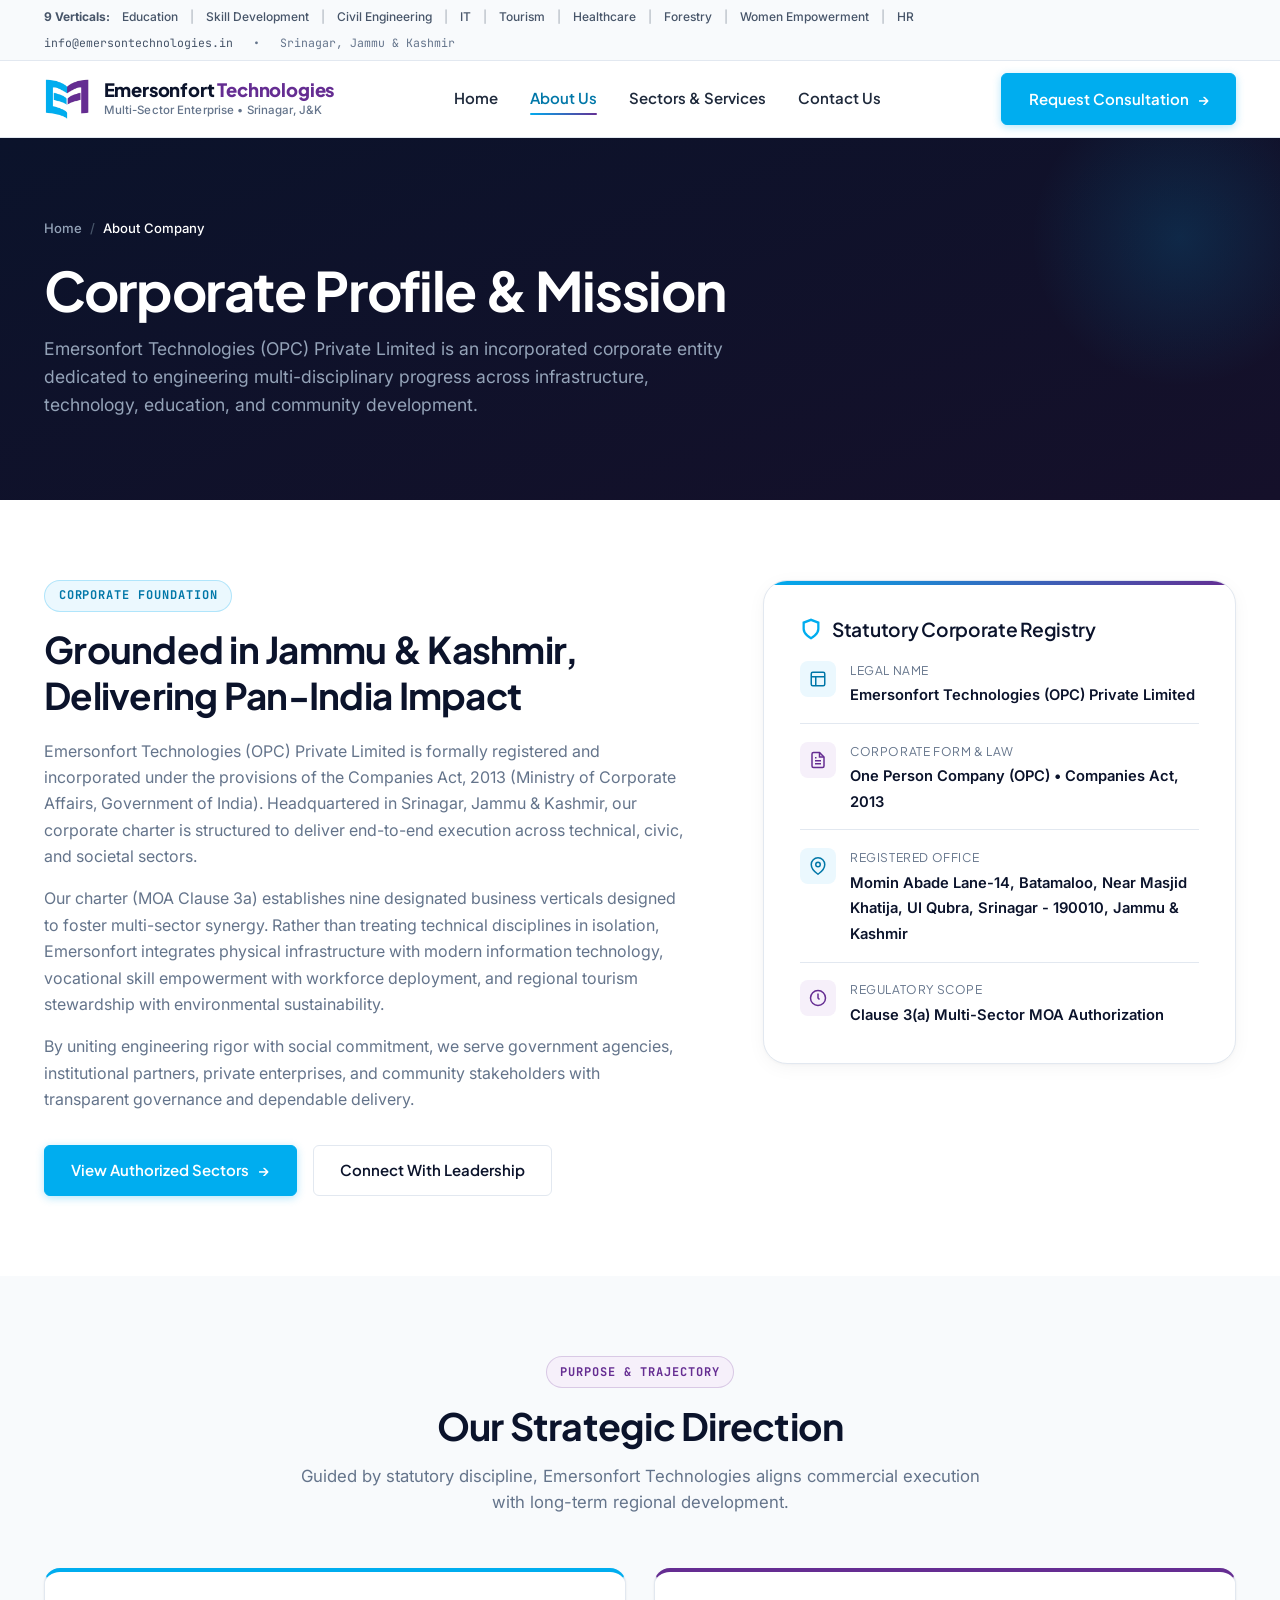
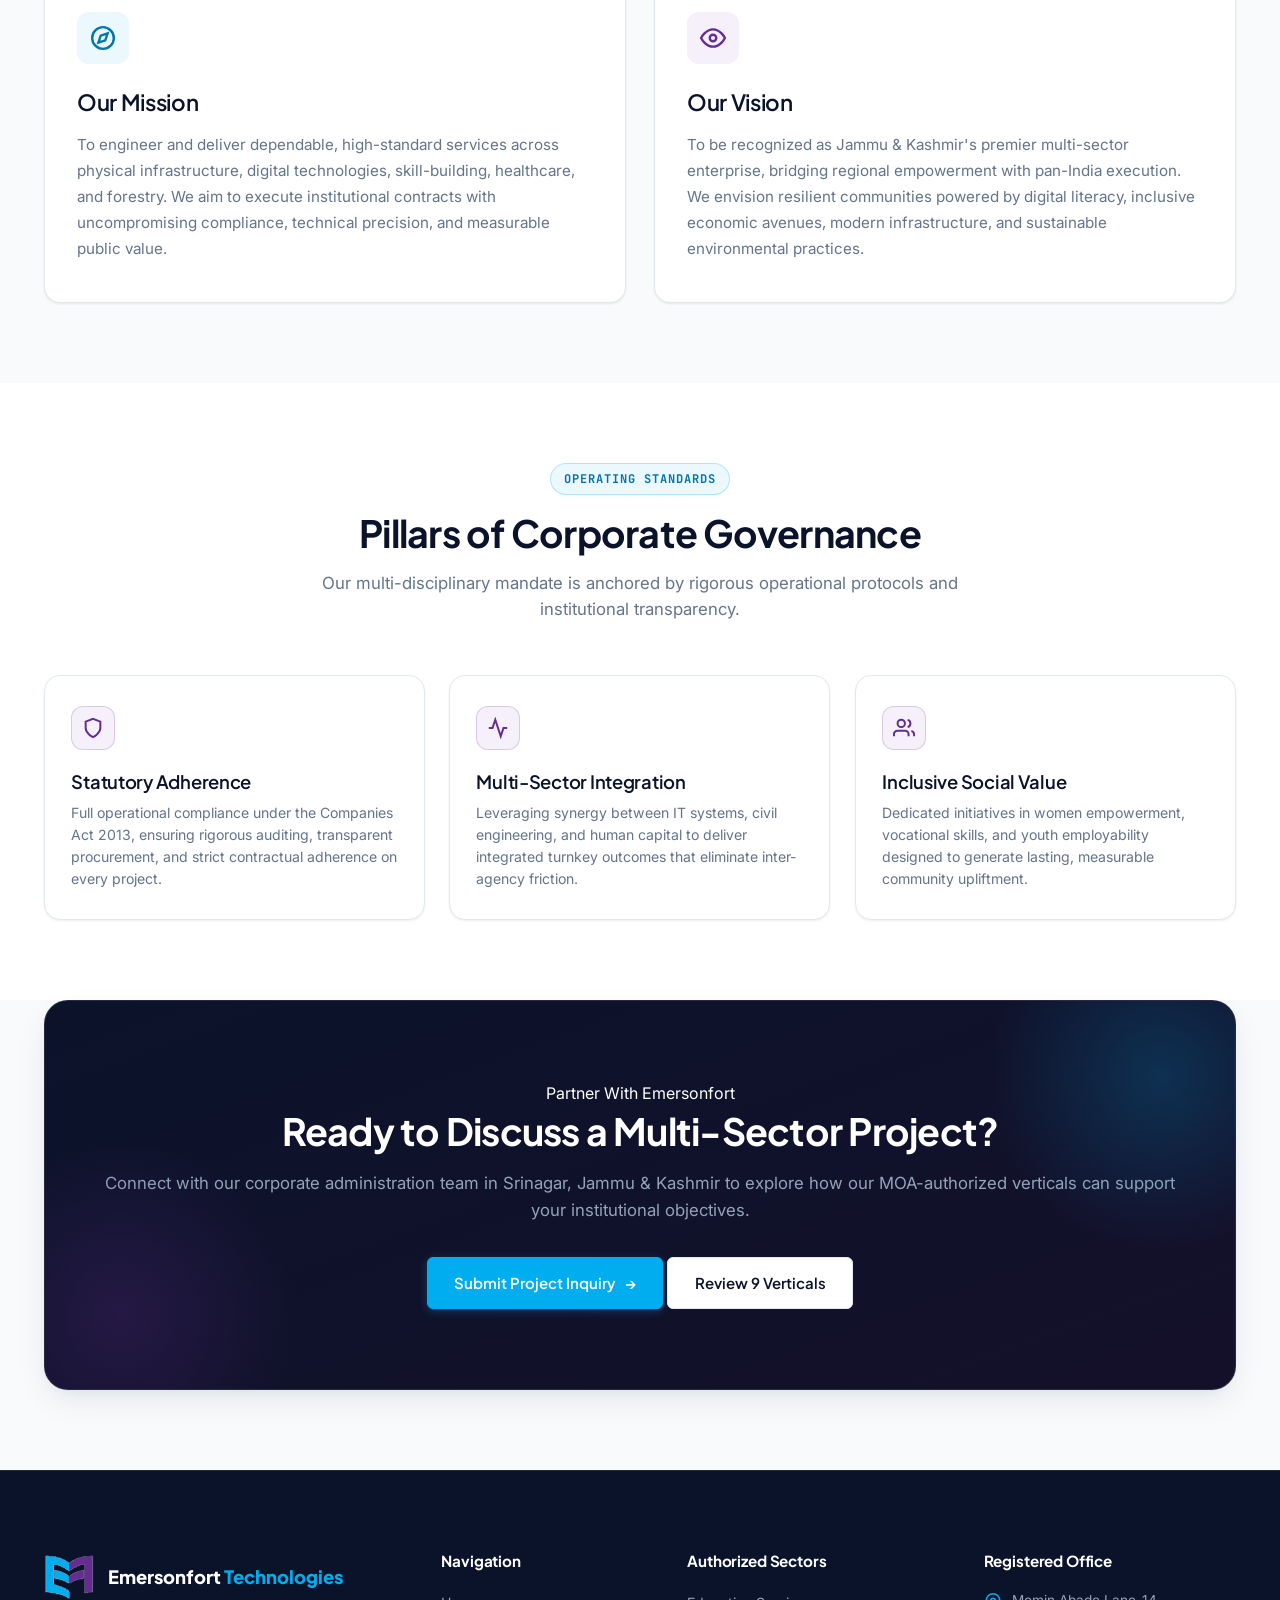
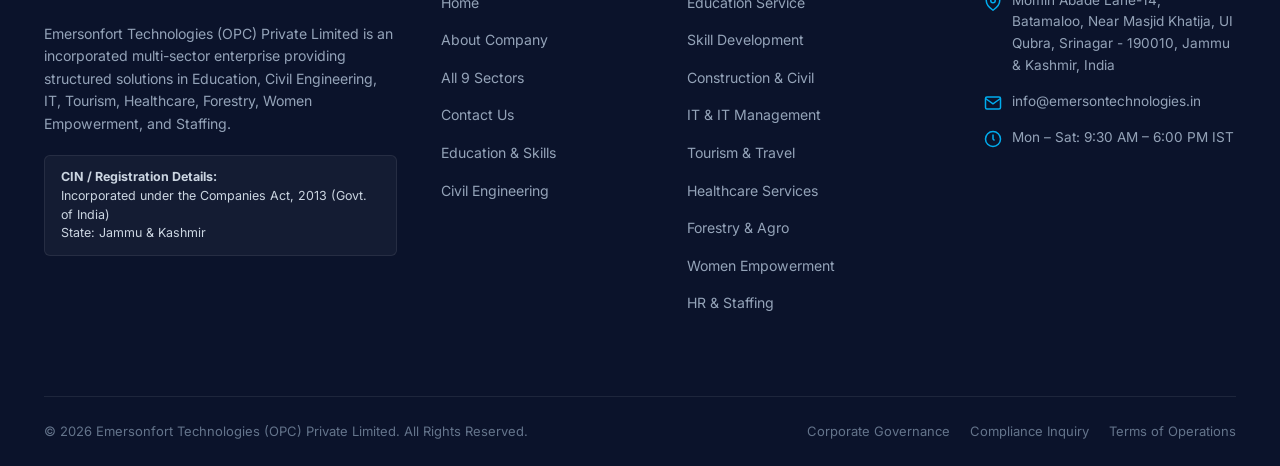
==== about.html @ 9417ebee "Initial release: Emersonfort Technologies website with 9 MOA-authorized verticals" ====
<!DOCTYPE html>
<html lang="en">
<head>
  <meta charset="UTF-8">
  <meta name="viewport" content="width=device-width, initial-scale=1.0">
  <title>About Us | Emersonfort Technologies (OPC) Private Limited</title>
  <meta name="description" content="Learn about Emersonfort Technologies (OPC) Private Limited. Incorporated in Srinagar, Jammu & Kashmir under Companies Act 2013, delivering integrated solutions across 9 statutory sectors.">
  <meta name="keywords" content="About Emersonfort Technologies, Emerson Technologies Srinagar, J&K multi-sector company, corporate profile, Companies Act 2013">
  <meta name="author" content="Emersonfort Technologies (OPC) Private Limited">
  
  <!-- Favicon -->
  <link rel="icon" type="image/png" href="assets/images/emerson-mark.png">
  <link rel="apple-touch-icon" href="assets/images/emerson-mark.png">

  <!-- Preconnect Fonts -->
  <link rel="preconnect" href="https://fonts.googleapis.com">
  <link rel="preconnect" href="https://fonts.gstatic.com" crossorigin>
  <link href="https://fonts.googleapis.com/css2?family=Inter:wght@400;500;600;700&family=JetBrains+Mono:wght@500;700&family=Plus+Jakarta+Sans:wght@600;700;800&display=swap" rel="stylesheet">

  <!-- Core Stylesheets -->
  <link rel="stylesheet" href="css/style.css">
  <link rel="stylesheet" href="css/responsive.css">
</head>
<body>

  <!-- Top Information Bar -->
  <aside class="top-info-bar" aria-label="Quick Sectors and Corporate Contact">
    <div class="container top-info-inner">
      <div class="top-sectors-strip">
        <strong>9 Verticals:</strong> Education <span>|</span> Skill Development <span>|</span> Civil Engineering <span>|</span> IT <span>|</span> Tourism <span>|</span> Healthcare <span>|</span> Forestry <span>|</span> Women Empowerment <span>|</span> HR
      </div>
      <div class="top-contact-info">
        <a href="mailto:info@emersontechnologies.in">info@emersontechnologies.in</a>
        <span>•</span>
        <span>Srinagar, Jammu &amp; Kashmir</span>
      </div>
    </div>
  </aside>

  <!-- Global Header & Navigation -->
  <header class="site-header" id="main-header">
    <div class="container header-inner">
      <a href="index.html" class="brand-logo" aria-label="Emersonfort Technologies Home">
        <img src="assets/images/emerson-mark.png" alt="Emersonfort Technologies Logo" class="brand-logo-img">
        <div class="brand-text">
          <span class="brand-name">Emersonfort <span>Technologies</span></span>
          <span class="brand-subtitle">Multi-Sector Enterprise • Srinagar, J&amp;K</span>
        </div>
      </a>

      <!-- Desktop & Mobile Navigation Wrapper -->
      <div class="nav-menu-wrapper" id="primary-navigation-wrapper">
        <nav aria-label="Primary Website Navigation">
          <ul class="nav-menu">
            <li><a href="index.html" class="nav-link">Home</a></li>
            <li><a href="about.html" class="nav-link active" aria-current="page">About Us</a></li>
            <li><a href="services.html" class="nav-link">Sectors &amp; Services</a></li>
            <li><a href="contact.html" class="nav-link">Contact Us</a></li>
            <li class="mobile-drawer-cta" style="display:none;">
              <a href="contact.html" class="btn btn-primary btn-block btn-shimmer">Request Consultation</a>
            </li>
          </ul>
        </nav>
      </div>

      <div class="header-cta-wrap">
        <a href="contact.html" class="btn btn-primary btn-shimmer">
          Request Consultation <span class="btn-arrow">→</span>
        </a>
        <button type="button" class="mobile-nav-toggle" aria-label="Open mobile navigation menu" aria-expanded="false" aria-controls="primary-navigation-wrapper">
          <svg width="24" height="24" viewBox="0 0 24 24" fill="none" stroke="currentColor" stroke-width="2" stroke-linecap="round" stroke-linejoin="round" aria-hidden="true">
            <line x1="3" y1="12" x2="21" y2="12"></line>
            <line x1="3" y1="6" x2="21" y2="6"></line>
            <line x1="3" y1="18" x2="21" y2="18"></line>
          </svg>
        </button>
      </div>
    </div>
  </header>

  <main id="main-content">

    <!-- Inner Page Hero -->
    <section class="page-hero" aria-labelledby="about-page-title">
      <div class="container">
        <nav class="breadcrumb-nav" aria-label="Breadcrumb">
          <a href="index.html">Home</a>
          <span>/</span>
          <span style="color:#FFFFFF;">About Company</span>
        </nav>
        <h1 id="about-page-title">Corporate Profile &amp; Mission</h1>
        <p>
          Emersonfort Technologies (OPC) Private Limited is an incorporated corporate entity dedicated to engineering multi-disciplinary progress across infrastructure, technology, education, and community development.
        </p>
      </div>
    </section>

    <!-- Corporate Overview Section -->
    <section class="section">
      <div class="container">
        <div class="about-intro-grid">
          <div class="about-text-content">
            <span class="section-tag section-tag-cyan">Corporate Foundation</span>
            <h2>Grounded in Jammu &amp; Kashmir, Delivering Pan-India Impact</h2>
            <p>
              Emersonfort Technologies (OPC) Private Limited is formally registered and incorporated under the provisions of the Companies Act, 2013 (Ministry of Corporate Affairs, Government of India). Headquartered in Srinagar, Jammu &amp; Kashmir, our corporate charter is structured to deliver end-to-end execution across technical, civic, and societal sectors.
            </p>
            <p>
              Our charter (MOA Clause 3a) establishes nine designated business verticals designed to foster multi-sector synergy. Rather than treating technical disciplines in isolation, Emersonfort integrates physical infrastructure with modern information technology, vocational skill empowerment with workforce deployment, and regional tourism stewardship with environmental sustainability.
            </p>
            <p>
              By uniting engineering rigor with social commitment, we serve government agencies, institutional partners, private enterprises, and community stakeholders with transparent governance and dependable delivery.
            </p>

            <div style="margin-top: 2rem; display: flex; gap: 1rem; flex-wrap: wrap;">
              <a href="services.html" class="btn btn-primary btn-shimmer">
                View Authorized Sectors <span class="btn-arrow">→</span>
              </a>
              <a href="contact.html" class="btn btn-secondary">
                Connect With Leadership
              </a>
            </div>
          </div>

          <!-- Official Credentials Box -->
          <div class="corporate-spec-box">
            <h3>
              <svg width="22" height="22" viewBox="0 0 24 24" fill="none" stroke="var(--color-primary)" stroke-width="2.5"><path d="M12 22s8-4 8-10V5l-8-3-8 3v7c0 6 8 10 8 10z"></path></svg>
              Statutory Corporate Registry
            </h3>
            <ul class="spec-list">
              <li class="spec-item">
                <div class="spec-icon">
                  <svg width="18" height="18" viewBox="0 0 24 24" fill="none" stroke="currentColor" stroke-width="2"><rect x="3" y="3" width="18" height="18" rx="2" ry="2"></rect><line x1="3" y1="9" x2="21" y2="9"></line><line x1="9" y1="21" x2="9" y2="9"></line></svg>
                </div>
                <div>
                  <span class="spec-label">Legal Name</span>
                  <span class="spec-val">Emersonfort Technologies (OPC) Private Limited</span>
                </div>
              </li>
              <li class="spec-item">
                <div class="spec-icon purple">
                  <svg width="18" height="18" viewBox="0 0 24 24" fill="none" stroke="currentColor" stroke-width="2"><path d="M14 2H6a2 2 0 0 0-2 2v16a2 2 0 0 0 2 2h12a2 2 0 0 0 2-2V8z"></path><polyline points="14 2 14 8 20 8"></polyline><line x1="16" y1="13" x2="8" y2="13"></line><line x1="16" y1="17" x2="8" y2="17"></line><polyline points="10 9 9 9 8 9"></polyline></svg>
                </div>
                <div>
                  <span class="spec-label">Corporate Form &amp; Law</span>
                  <span class="spec-val">One Person Company (OPC) • Companies Act, 2013</span>
                </div>
              </li>
              <li class="spec-item">
                <div class="spec-icon">
                  <svg width="18" height="18" viewBox="0 0 24 24" fill="none" stroke="currentColor" stroke-width="2"><path d="M21 10c0 7-9 13-9 13s-9-6-9-13a9 9 0 0 1 18 0z"></path><circle cx="12" cy="10" r="3"></circle></svg>
                </div>
                <div>
                  <span class="spec-label">Registered Office</span>
                  <span class="spec-val">Momin Abade Lane-14, Batamaloo, Near Masjid Khatija, UI Qubra, Srinagar - 190010, Jammu &amp; Kashmir</span>
                </div>
              </li>
              <li class="spec-item">
                <div class="spec-icon purple">
                  <svg width="18" height="18" viewBox="0 0 24 24" fill="none" stroke="currentColor" stroke-width="2"><circle cx="12" cy="12" r="10"></circle><polyline points="12 6 12 12 14 14"></polyline></svg>
                </div>
                <div>
                  <span class="spec-label">Regulatory Scope</span>
                  <span class="spec-val">Clause 3(a) Multi-Sector MOA Authorization</span>
                </div>
              </li>
            </ul>
          </div>
        </div>
      </div>
    </section>

    <!-- Mission & Vision Section -->
    <section class="section section-alt">
      <div class="container">
        <div class="section-header text-center">
          <span class="section-tag">Purpose &amp; Trajectory</span>
          <h2 class="section-title">Our Strategic Direction</h2>
          <p class="section-description">
            Guided by statutory discipline, Emersonfort Technologies aligns commercial execution with long-term regional development.
          </p>
        </div>

        <div class="mission-vision-grid">
          <!-- Mission Card -->
          <article class="mv-card mission">
            <div class="mv-icon">
              <svg width="26" height="26" viewBox="0 0 24 24" fill="none" stroke="currentColor" stroke-width="2.2"><circle cx="12" cy="12" r="10"></circle><polygon points="16.24 7.76 14.12 14.12 7.76 16.24 9.88 9.88 16.24 7.76"></polygon></svg>
            </div>
            <h3>Our Mission</h3>
            <p>
              To engineer and deliver dependable, high-standard services across physical infrastructure, digital technologies, skill-building, healthcare, and forestry. We aim to execute institutional contracts with uncompromising compliance, technical precision, and measurable public value.
            </p>
          </article>

          <!-- Vision Card -->
          <article class="mv-card vision">
            <div class="mv-icon">
              <svg width="26" height="26" viewBox="0 0 24 24" fill="none" stroke="currentColor" stroke-width="2.2"><path d="M1 12s4-8 11-8 11 8 11 8-4 8-11 8-11-8-11-8z"></path><circle cx="12" cy="12" r="3"></circle></svg>
            </div>
            <h3>Our Vision</h3>
            <p>
              To be recognized as Jammu &amp; Kashmir's premier multi-sector enterprise, bridging regional empowerment with pan-India execution. We envision resilient communities powered by digital literacy, inclusive economic avenues, modern infrastructure, and sustainable environmental practices.
            </p>
          </article>
        </div>
      </div>
    </section>

    <!-- Core Governance & Operating Principles -->
    <section class="section">
      <div class="container">
        <div class="section-header text-center">
          <span class="section-tag section-tag-cyan">Operating Standards</span>
          <h2 class="section-title">Pillars of Corporate Governance</h2>
          <p class="section-description">
            Our multi-disciplinary mandate is anchored by rigorous operational protocols and institutional transparency.
          </p>
        </div>

        <div class="values-grid">
          <!-- Pillar 1 -->
          <article class="value-card">
            <div class="value-icon">
              <svg width="22" height="22" viewBox="0 0 24 24" fill="none" stroke="currentColor" stroke-width="2.2"><path d="M12 22s8-4 8-10V5l-8-3-8 3v7c0 6 8 10 8 10z"></path></svg>
            </div>
            <h3>Statutory Adherence</h3>
            <p>
              Full operational compliance under the Companies Act 2013, ensuring rigorous auditing, transparent procurement, and strict contractual adherence on every project.
            </p>
          </article>

          <!-- Pillar 2 -->
          <article class="value-card">
            <div class="value-icon">
              <svg width="22" height="22" viewBox="0 0 24 24" fill="none" stroke="currentColor" stroke-width="2.2"><polyline points="22 12 18 12 15 21 9 3 6 12 2 12"></polyline></svg>
            </div>
            <h3>Multi-Sector Integration</h3>
            <p>
              Leveraging synergy between IT systems, civil engineering, and human capital to deliver integrated turnkey outcomes that eliminate inter-agency friction.
            </p>
          </article>

          <!-- Pillar 3 -->
          <article class="value-card">
            <div class="value-icon">
              <svg width="22" height="22" viewBox="0 0 24 24" fill="none" stroke="currentColor" stroke-width="2.2"><path d="M17 21v-2a4 4 0 0 0-4-4H5a4 4 0 0 0-4 4v2"></path><circle cx="9" cy="7" r="4"></circle><path d="M23 21v-2a4 4 0 0 0-3-3.87"></path><path d="M16 3.13a4 4 0 0 1 0 7.75"></path></svg>
            </div>
            <h3>Inclusive Social Value</h3>
            <p>
              Dedicated initiatives in women empowerment, vocational skills, and youth employability designed to generate lasting, measurable community upliftment.
            </p>
          </article>
        </div>
      </div>
    </section>

    <!-- Global CTA Banner -->
    <section class="section-alt" style="padding: 0 0 var(--space-2xl) 0;">
      <div class="container">
        <aside class="cta-banner" aria-labelledby="cta-heading">
          <div class="cta-content">
            <span class="cta-badge">Partner With Emersonfort</span>
            <h2 id="cta-heading" class="cta-title">Ready to Discuss a Multi-Sector Project?</h2>
            <p class="cta-lead">
              Connect with our corporate administration team in Srinagar, Jammu &amp; Kashmir to explore how our MOA-authorized verticals can support your institutional objectives.
            </p>
          </div>
          <div class="cta-actions">
            <a href="contact.html" class="btn btn-primary btn-shimmer">
              Submit Project Inquiry <span class="btn-arrow">→</span>
            </a>
            <a href="services.html" class="btn btn-secondary">
              Review 9 Verticals
            </a>
          </div>
        </aside>
      </div>
    </section>

  </main>

  <!-- Global Site Footer -->
  <footer class="site-footer">
    <div class="container">
      <div class="footer-grid">
        <!-- Col 1: Corporate Profile -->
        <div class="footer-col">
          <div class="footer-logo-wrap">
            <img src="assets/images/emerson-mark.png" alt="Emerson Logo" class="footer-logo-img">
            <div class="footer-brand-title">
              Emersonfort <span>Technologies</span>
            </div>
          </div>
          <p class="footer-brand-desc">
            Emersonfort Technologies (OPC) Private Limited is an incorporated multi-sector enterprise providing structured solutions in Education, Civil Engineering, IT, Tourism, Healthcare, Forestry, Women Empowerment, and Staffing.
          </p>
          <div class="footer-reg-info">
            <strong>CIN / Registration Details:</strong><br>
            Incorporated under the Companies Act, 2013 (Govt. of India)<br>
            State: Jammu &amp; Kashmir
          </div>
        </div>

        <!-- Col 2: Quick Links -->
        <div class="footer-col">
          <h4>Navigation</h4>
          <ul class="footer-links">
            <li><a href="index.html">Home</a></li>
            <li><a href="about.html">About Company</a></li>
            <li><a href="services.html">All 9 Sectors</a></li>
            <li><a href="contact.html">Contact Us</a></li>
            <li><a href="services.html?sector=education">Education &amp; Skills</a></li>
            <li><a href="services.html?sector=construction">Civil Engineering</a></li>
          </ul>
        </div>

        <!-- Col 3: Sectors Directory -->
        <div class="footer-col">
          <h4>Authorized Sectors</h4>
          <ul class="footer-links">
            <li><a href="services.html?sector=education">Education Service</a></li>
            <li><a href="services.html?sector=skills">Skill Development</a></li>
            <li><a href="services.html?sector=construction">Construction &amp; Civil</a></li>
            <li><a href="services.html?sector=it">IT &amp; IT Management</a></li>
            <li><a href="services.html?sector=tourism">Tourism &amp; Travel</a></li>
            <li><a href="services.html?sector=healthcare">Healthcare Services</a></li>
            <li><a href="services.html?sector=forestry">Forestry &amp; Agro</a></li>
            <li><a href="services.html?sector=women">Women Empowerment</a></li>
            <li><a href="services.html?sector=staffing">HR &amp; Staffing</a></li>
          </ul>
        </div>

        <!-- Col 4: Registered Office -->
        <div class="footer-col">
          <h4>Registered Office</h4>
          <ul class="footer-contact-list">
            <li class="footer-contact-item">
              <svg width="18" height="18" viewBox="0 0 24 24" fill="none" stroke="currentColor" stroke-width="2"><path d="M21 10c0 7-9 13-9 13s-9-6-9-13a9 9 0 0 1 18 0z"></path><circle cx="12" cy="10" r="3"></circle></svg>
              <span>Momin Abade Lane-14, Batamaloo, Near Masjid Khatija, UI Qubra, Srinagar - 190010, Jammu &amp; Kashmir, India</span>
            </li>
            <li class="footer-contact-item">
              <svg width="18" height="18" viewBox="0 0 24 24" fill="none" stroke="currentColor" stroke-width="2"><path d="M4 4h16c1.1 0 2 .9 2 2v12c0 1.1-.9 2-2 2H4c-1.1 0-2-.9-2-2V6c0-1.1.9-2 2-2z"></path><polyline points="22,6 12,13 2,6"></polyline></svg>
              <a href="mailto:info@emersontechnologies.in">info@emersontechnologies.in</a>
            </li>
            <li class="footer-contact-item">
              <svg width="18" height="18" viewBox="0 0 24 24" fill="none" stroke="currentColor" stroke-width="2"><circle cx="12" cy="12" r="10"></circle><polyline points="12 6 12 12 14 14"></polyline></svg>
              <span>Mon – Sat: 9:30 AM – 6:00 PM IST</span>
            </li>
          </ul>
        </div>
      </div>

      <div class="footer-bottom">
        <p>&copy; 2026 Emersonfort Technologies (OPC) Private Limited. All Rights Reserved.</p>
        <ul class="footer-bottom-links">
          <li><a href="about.html">Corporate Governance</a></li>
          <li><a href="contact.html">Compliance Inquiry</a></li>
          <li><a href="services.html">Terms of Operations</a></li>
        </ul>
      </div>
    </div>
  </footer>

  <!-- Main JavaScript Controller -->
  <script src="js/main.js"></script>
</body>
</html>
---- css/style.css ----
/* ==========================================================================
   EMERSONFORT TECHNOLOGIES (OPC) PRIVATE LIMITED
   Official Stylesheet - Version 2026
   Brand Colors: Emerson Cyan (#00ADEF) & Emerson Royal Purple (#652D92)
   Modern, Corporate, High-Performance, Accessible (WCAG AAA)
   ========================================================================== */

/* --- 1. DESIGN TOKENS & SYSTEM VARIABLES --- */
:root {
  /* Brand Core Colors */
  --color-primary: #00ADEF;
  --color-primary-hover: #0098D4;
  --color-primary-dark: #0077A8;
  --color-primary-subtle: #EBF8FE;

  /* Secondary Brand Color: Royal Purple / Violet */
  --color-secondary: #652D92;
  --color-secondary-hover: #54227A;
  --color-secondary-subtle: #F6F0FA;

  /* Accent & Gradients */
  --grad-primary: linear-gradient(135deg, #00ADEF 0%, #652D92 100%);
  --grad-primary-soft: linear-gradient(135deg, rgba(0, 173, 239, 0.08) 0%, rgba(101, 45, 146, 0.08) 100%);
  --grad-dark: linear-gradient(160deg, #0B132B 0%, #15102A 100%);

  /* Neutrals & Dark Tones */
  --color-dark: #0B132B;
  --color-dark-alt: #111C3A;
  --color-text-main: #1E293B;
  --color-text-muted: #64748B;
  --color-text-light: #94A3B8;
  --color-bg-page: #FFFFFF;
  --color-bg-alt: #F8FAFC;
  --color-bg-card: #FFFFFF;
  --color-border: #E2E8F0;
  --color-border-subtle: #EDF2F7;

  /* Feedback Colors */
  --color-success: #10B981;
  --color-success-bg: #ECFDF5;
  --color-error: #EF4444;
  --color-error-bg: #FEF2F2;

  /* Typography */
  --font-heading: 'Plus Jakarta Sans', -apple-system, BlinkMacSystemFont, 'Segoe UI', Roboto, sans-serif;
  --font-body: 'Inter', -apple-system, BlinkMacSystemFont, 'Segoe UI', Roboto, sans-serif;
  --font-mono: 'JetBrains Mono', monospace;

  /* Spacing */
  --space-xs: 0.5rem;
  --space-sm: 0.75rem;
  --space-md: 1.25rem;
  --space-lg: 2rem;
  --space-xl: 3.25rem;
  --space-2xl: 5rem;
  --space-3xl: 7rem;

  /* Layout */
  --container-max: 1240px;
  --container-padding: 1.5rem;
  --header-height: 76px;

  /* Elevation & Shadows */
  --shadow-sm: 0 1px 3px rgba(11, 19, 43, 0.05), 0 1px 2px rgba(11, 19, 43, 0.03);
  --shadow-md: 0 4px 16px -2px rgba(11, 19, 43, 0.06), 0 2px 6px -1px rgba(11, 19, 43, 0.03);
  --shadow-lg: 0 12px 32px -4px rgba(11, 19, 43, 0.09), 0 4px 12px -2px rgba(11, 19, 43, 0.04);
  --shadow-card: 0 4px 20px -2px rgba(11, 19, 43, 0.05), 0 1px 3px rgba(11, 19, 43, 0.03);
  --shadow-hover: 0 16px 36px -6px rgba(0, 173, 239, 0.16), 0 4px 12px rgba(101, 45, 146, 0.08);

  /* Border Radii */
  --radius-sm: 6px;
  --radius-md: 12px;
  --radius-lg: 16px;
  --radius-xl: 24px;
  --radius-full: 9999px;

  /* Transitions */
  --transition-fast: 160ms cubic-bezier(0.16, 1, 0.3, 1);
  --transition-base: 240ms cubic-bezier(0.16, 1, 0.3, 1);
  --transition-smooth: 320ms cubic-bezier(0.16, 1, 0.3, 1);
}

/* --- 2. CSS RESET & GLOBAL RESETS --- */
*, *::before, *::after {
  box-sizing: border-box;
  margin: 0;
  padding: 0;
}

html {
  font-size: 16px;
  scroll-behavior: smooth;
  -webkit-font-smoothing: antialiased;
  -moz-osx-font-smoothing: grayscale;
}

body {
  font-family: var(--font-body);
  color: var(--color-text-main);
  background-color: var(--color-bg-page);
  line-height: 1.6;
  overflow-x: hidden;
}

/* --- 3. TYPOGRAPHY SYSTEM --- */
h1, h2, h3, h4, h5, h6 {
  font-family: var(--font-heading);
  color: var(--color-dark);
  font-weight: 700;
  line-height: 1.25;
  letter-spacing: -0.015em;
}

h1 { font-size: clamp(2.2rem, 4.5vw, 3.4rem); letter-spacing: -0.025em; line-height: 1.15; }
h2 { font-size: clamp(1.75rem, 3.2vw, 2.35rem); letter-spacing: -0.02em; }
h3 { font-size: 1.25rem; font-weight: 600; }
h4 { font-size: 1.08rem; font-weight: 600; }

p {
  color: var(--color-text-muted);
  line-height: 1.65;
  margin-bottom: 1rem;
}

p:last-child {
  margin-bottom: 0;
}

a {
  color: var(--color-primary);
  text-decoration: none;
  transition: color var(--transition-fast);
}

a:hover {
  color: var(--color-primary-dark);
}

img, svg {
  display: block;
  max-width: 100%;
}

/* --- 4. CONTAINER & LAYOUT UTILITIES --- */
.container {
  width: 100%;
  max-width: var(--container-max);
  margin-left: auto;
  margin-right: auto;
  padding-left: var(--container-padding);
  padding-right: var(--container-padding);
}

.section {
  padding: var(--space-2xl) 0;
  position: relative;
}

.section-alt {
  background-color: var(--color-bg-alt);
}

.section-dark {
  background: var(--grad-dark);
  color: #FFFFFF;
}

.section-header {
  margin-bottom: var(--space-xl);
}

.section-header.text-center {
  text-align: center;
  max-width: 780px;
  margin-left: auto;
  margin-right: auto;
}

.section-tag {
  display: inline-flex;
  align-items: center;
  gap: 0.4rem;
  font-family: var(--font-mono);
  font-size: 0.75rem;
  font-weight: 700;
  text-transform: uppercase;
  letter-spacing: 0.08em;
  color: var(--color-secondary);
  background: var(--color-secondary-subtle);
  border: 1px solid rgba(101, 45, 146, 0.2);
  padding: 0.35rem 0.85rem;
  border-radius: var(--radius-full);
  margin-bottom: 0.85rem;
}

.section-tag-cyan {
  color: var(--color-primary-dark);
  background: var(--color-primary-subtle);
  border-color: rgba(0, 173, 239, 0.25);
}

.section-title {
  margin-bottom: 0.85rem;
}

.section-description {
  font-size: 1.05rem;
  color: var(--color-text-muted);
  max-width: 680px;
  line-height: 1.6;
}

.text-center .section-description {
  margin-left: auto;
  margin-right: auto;
}

/* --- 5. BUTTON COMPONENT SYSTEM --- */
.btn {
  display: inline-flex;
  align-items: center;
  justify-content: center;
  gap: 0.55rem;
  font-family: var(--font-heading);
  font-size: 0.9375rem;
  font-weight: 600;
  padding: 0.8rem 1.65rem;
  border-radius: var(--radius-sm);
  border: 1px solid transparent;
  cursor: pointer;
  text-decoration: none;
  position: relative;
  overflow: hidden;
  transition: transform var(--transition-base),
              box-shadow var(--transition-base),
              background-color var(--transition-base),
              border-color var(--transition-base),
              color var(--transition-fast);
}

/* Primary Button */
.btn-primary {
  background-color: var(--color-primary);
  border-color: var(--color-primary);
  color: #FFFFFF !important;
  box-shadow: 0 2px 8px rgba(0, 173, 239, 0.3);
}

.btn-primary:hover {
  background-color: var(--color-primary-hover);
  border-color: var(--color-primary-hover);
  transform: translateY(-2px);
  box-shadow: 0 6px 18px rgba(0, 173, 239, 0.4);
}

.btn-primary:active {
  transform: translateY(0) scale(0.98);
}

/* Purple Accent Button */
.btn-purple {
  background-color: var(--color-secondary);
  border-color: var(--color-secondary);
  color: #FFFFFF !important;
  box-shadow: 0 2px 8px rgba(101, 45, 146, 0.3);
}

.btn-purple:hover {
  background-color: var(--color-secondary-hover);
  border-color: var(--color-secondary-hover);
  transform: translateY(-2px);
  box-shadow: 0 6px 18px rgba(101, 45, 146, 0.4);
}

/* Secondary / Outline Button */
.btn-secondary {
  background-color: #FFFFFF;
  border-color: var(--color-border);
  color: var(--color-dark) !important;
}

.btn-secondary:hover {
  border-color: var(--color-primary);
  color: var(--color-primary) !important;
  transform: translateY(-2px);
  box-shadow: var(--shadow-sm);
}

.btn-secondary:active {
  transform: translateY(0) scale(0.98);
}

/* Shimmer Highlight on Primary CTA Buttons */
.btn-shimmer::after {
  content: "";
  position: absolute;
  top: 0;
  left: -100%;
  width: 50%;
  height: 100%;
  background: linear-gradient(90deg, transparent, rgba(255, 255, 255, 0.35), transparent);
  transform: skewX(-20deg);
  transition: none;
}

.btn-shimmer:hover::after {
  left: 150%;
  transition: left 600ms cubic-bezier(0.16, 1, 0.3, 1);
}

.btn-arrow {
  display: inline-block;
  transition: transform var(--transition-fast);
}

.btn:hover .btn-arrow {
  transform: translateX(4px);
}

.btn-block {
  width: 100%;
}

/* --- 6. GLOBAL NAVIGATION HEADER --- */
.site-header {
  position: sticky;
  top: 0;
  width: 100%;
  background: rgba(255, 255, 255, 0.96);
  backdrop-filter: blur(12px);
  -webkit-backdrop-filter: blur(12px);
  border-bottom: 1px solid var(--color-border);
  z-index: 1000;
  transition: box-shadow var(--transition-base), background-color var(--transition-base);
}

.site-header.scrolled {
  box-shadow: 0 4px 20px rgba(11, 19, 43, 0.06);
  background: rgba(255, 255, 255, 0.98);
}

/* Top Information Strip */
.top-info-bar {
  background: #F8FAFC;
  border-bottom: 1px solid #E2E8F0;
  padding: 0.45rem 0;
  font-size: 0.78rem;
  color: var(--color-text-muted);
}

.top-info-inner {
  display: flex;
  align-items: center;
  justify-content: space-between;
  flex-wrap: wrap;
  gap: 0.5rem;
}

.top-sectors-strip {
  display: flex;
  align-items: center;
  gap: 0.75rem;
  font-weight: 500;
  font-size: 0.75rem;
  color: #475569;
  flex-wrap: wrap;
}

.top-sectors-strip span {
  opacity: 0.4;
}

.top-contact-info {
  display: flex;
  align-items: center;
  gap: 1.25rem;
  font-family: var(--font-mono);
  font-size: 0.72rem;
}

.top-contact-info a {
  color: #475569;
}

.top-contact-info a:hover {
  color: var(--color-primary);
}

/* Header Main Inner */
.header-inner {
  display: flex;
  align-items: center;
  justify-content: space-between;
  height: var(--header-height);
}

.brand-logo {
  display: flex;
  align-items: center;
  gap: 0.85rem;
  text-decoration: none;
}

.brand-logo-img {
  width: 46px;
  height: 46px;
  object-fit: contain;
  flex-shrink: 0;
  transition: transform var(--transition-base);
}

.brand-logo:hover .brand-logo-img {
  transform: scale(1.05);
}

.brand-text {
  display: flex;
  flex-direction: column;
}

.brand-name {
  font-family: var(--font-heading);
  font-size: 1.15rem;
  font-weight: 800;
  color: var(--color-dark);
  line-height: 1.2;
  letter-spacing: -0.01em;
}

.brand-name span {
  color: var(--color-secondary);
}

.brand-subtitle {
  font-size: 0.72rem;
  color: var(--color-text-muted);
  font-weight: 500;
  letter-spacing: 0.01em;
}

/* Nav Menu */
.nav-menu-wrapper {
  display: flex;
  align-items: center;
}

.nav-menu {
  display: flex;
  align-items: center;
  list-style: none;
  gap: 2rem;
}

.nav-link {
  font-family: var(--font-heading);
  font-size: 0.9375rem;
  font-weight: 600;
  color: var(--color-text-main);
  padding: 0.5rem 0;
  position: relative;
  transition: color var(--transition-fast);
}

.nav-link::after {
  content: "";
  position: absolute;
  bottom: 0;
  left: 0;
  width: 0%;
  height: 2.5px;
  background: var(--grad-primary);
  border-radius: 2px;
  transition: width var(--transition-base);
}

.nav-link:hover,
.nav-link.active {
  color: var(--color-primary-dark);
}

.nav-link:hover::after,
.nav-link.active::after {
  width: 100%;
}

.header-cta-wrap {
  display: flex;
  align-items: center;
  gap: 0.85rem;
}

.mobile-nav-toggle {
  display: none;
  background: none;
  border: 1px solid var(--color-border);
  padding: 0.55rem;
  border-radius: var(--radius-sm);
  color: var(--color-dark);
  cursor: pointer;
}

/* --- 7. HERO SECTION --- */
.hero-section {
  position: relative;
  padding: var(--space-3xl) 0 var(--space-2xl) 0;
  background: linear-gradient(180deg, #FFFFFF 0%, #F8FAFC 100%);
  overflow: hidden;
}

.hero-ambient-glow {
  position: absolute;
  top: -120px;
  right: -80px;
  width: 500px;
  height: 500px;
  background: radial-gradient(circle, rgba(0, 173, 239, 0.12) 0%, rgba(101, 45, 146, 0.08) 50%, transparent 70%);
  pointer-events: none;
  z-index: 0;
}

.hero-grid {
  display: grid;
  grid-template-columns: 1.15fr 0.85fr;
  gap: var(--space-2xl);
  align-items: center;
  position: relative;
  z-index: 1;
}

.hero-content {
  max-width: 640px;
}

.hero-badge {
  display: inline-flex;
  align-items: center;
  gap: 0.5rem;
  font-family: var(--font-mono);
  font-size: 0.75rem;
  font-weight: 700;
  text-transform: uppercase;
  letter-spacing: 0.06em;
  color: var(--color-secondary);
  background-color: var(--color-secondary-subtle);
  border: 1px solid rgba(101, 45, 146, 0.2);
  padding: 0.35rem 0.85rem;
  border-radius: var(--radius-full);
  margin-bottom: 1.25rem;
}

.hero-badge-dot {
  width: 7px;
  height: 7px;
  border-radius: 50%;
  background-color: var(--color-primary);
}

.hero-title {
  margin-bottom: 1.25rem;
  color: var(--color-dark);
}

.hero-title .highlight-cyan {
  color: var(--color-primary);
}

.hero-title .highlight-purple {
  color: var(--color-secondary);
}

.hero-lead {
  font-size: 1.1rem;
  color: var(--color-text-muted);
  line-height: 1.65;
  margin-bottom: 2rem;
}

.hero-actions {
  display: flex;
  align-items: center;
  gap: 1rem;
  flex-wrap: wrap;
  margin-bottom: 2.25rem;
}

.hero-meta-strip {
  display: flex;
  align-items: center;
  gap: 1.5rem;
  padding-top: 1.5rem;
  border-top: 1px solid var(--color-border);
  flex-wrap: wrap;
}

.hero-meta-item {
  display: flex;
  align-items: center;
  gap: 0.5rem;
  font-size: 0.85rem;
  font-weight: 600;
  color: #475569;
}

.hero-meta-item svg {
  color: var(--color-primary);
  flex-shrink: 0;
}

/* Right-side Hero Showcase Stage */
.hero-showcase-stage {
  position: relative;
  display: flex;
  justify-content: center;
  align-items: center;
}

.showcase-card-main {
  background: #FFFFFF;
  border: 1px solid var(--color-border);
  border-radius: var(--radius-xl);
  padding: 2.25rem;
  box-shadow: var(--shadow-lg);
  position: relative;
  width: 100%;
  max-width: 460px;
}

.showcase-header {
  display: flex;
  align-items: center;
  justify-content: space-between;
  margin-bottom: 1.5rem;
  padding-bottom: 1rem;
  border-bottom: 1px solid var(--color-border-subtle);
}

.showcase-brand-mark {
  display: flex;
  align-items: center;
  gap: 0.75rem;
}

.showcase-logo-icon {
  width: 44px;
  height: 44px;
  object-fit: contain;
}

.showcase-status {
  font-family: var(--font-mono);
  font-size: 0.72rem;
  font-weight: 700;
  color: var(--color-success);
  background-color: var(--color-success-bg);
  border: 1px solid #A7F3D0;
  padding: 0.2rem 0.55rem;
  border-radius: var(--radius-sm);
  display: inline-flex;
  align-items: center;
  gap: 0.35rem;
}

.showcase-status::before {
  content: "";
  width: 6px;
  height: 6px;
  border-radius: 50%;
  background-color: var(--color-success);
}

.showcase-sectors-grid {
  display: grid;
  grid-template-columns: repeat(3, 1fr);
  gap: 0.65rem;
  margin-bottom: 1.5rem;
}

.sector-chip {
  background-color: var(--color-bg-alt);
  border: 1px solid var(--color-border);
  border-radius: var(--radius-sm);
  padding: 0.65rem 0.5rem;
  text-align: center;
  transition: all var(--transition-fast);
}

.sector-chip:hover {
  background-color: var(--color-primary-subtle);
  border-color: var(--color-primary);
  transform: translateY(-2px);
}

.sector-chip svg {
  margin: 0 auto 0.35rem auto;
  color: var(--color-secondary);
}

.sector-chip span {
  display: block;
  font-size: 0.7rem;
  font-weight: 600;
  color: var(--color-dark);
  line-height: 1.2;
}

.showcase-footer {
  background: var(--color-bg-alt);
  border-radius: var(--radius-md);
  padding: 1rem 1.15rem;
  display: flex;
  align-items: center;
  justify-content: space-between;
}

.showcase-stat-num {
  font-family: var(--font-heading);
  font-size: 1.5rem;
  font-weight: 800;
  color: var(--color-secondary);
  line-height: 1;
}

.showcase-stat-label {
  font-size: 0.72rem;
  color: var(--color-text-muted);
  text-transform: uppercase;
  font-weight: 600;
  letter-spacing: 0.04em;
}

/* --- 8. SECTION: 9 CORE BUSINESS SECTORS (INTERACTIVE HUB) --- */
.sectors-hub-section {
  position: relative;
}

.sectors-nav-grid {
  display: grid;
  grid-template-columns: repeat(3, 1fr);
  gap: 1.25rem;
  margin-bottom: 2rem;
}

.sector-card-item {
  background-color: #FFFFFF;
  border: 1px solid var(--color-border);
  border-radius: var(--radius-lg);
  padding: 1.75rem 1.5rem;
  box-shadow: var(--shadow-sm);
  display: flex;
  flex-direction: column;
  position: relative;
  overflow: hidden;
  transition: transform var(--transition-base),
              box-shadow var(--transition-base),
              border-color var(--transition-base);
}

.sector-card-item::before {
  content: "";
  position: absolute;
  top: 0;
  left: 0;
  width: 0%;
  height: 3.5px;
  background: var(--grad-primary);
  transition: width 340ms cubic-bezier(0.16, 1, 0.3, 1);
}

.sector-card-item:hover::before {
  width: 100%;
}

.sector-card-item:hover {
  transform: translateY(-5px);
  border-color: rgba(0, 173, 239, 0.4);
  box-shadow: var(--shadow-hover);
}

.sector-card-header {
  display: flex;
  align-items: center;
  justify-content: space-between;
  margin-bottom: 1.15rem;
}

.sector-code {
  font-family: var(--font-mono);
  font-size: 0.75rem;
  font-weight: 700;
  color: var(--color-secondary);
  background-color: var(--color-secondary-subtle);
  border: 1px solid rgba(101, 45, 146, 0.2);
  padding: 0.18rem 0.55rem;
  border-radius: 4px;
}

.sector-icon-box {
  width: 44px;
  height: 44px;
  border-radius: var(--radius-md);
  background-color: var(--color-primary-subtle);
  color: var(--color-primary-dark);
  border: 1px solid rgba(0, 173, 239, 0.2);
  display: flex;
  align-items: center;
  justify-content: center;
  flex-shrink: 0;
  transition: transform var(--transition-base), background-color var(--transition-base), color var(--transition-base);
}

.sector-card-item:hover .sector-icon-box {
  background-color: var(--color-primary);
  color: #FFFFFF;
  border-color: var(--color-primary);
  transform: scale(1.08) rotate(3deg);
}

.sector-card-item h3 {
  font-size: 1.15rem;
  color: var(--color-dark);
  margin-bottom: 0.6rem;
}

.sector-card-item p {
  font-size: 0.88rem;
  color: var(--color-text-muted);
  line-height: 1.55;
  margin-bottom: 1.15rem;
}

.sector-key-points {
  list-style: none;
  display: flex;
  flex-direction: column;
  gap: 0.45rem;
  margin-top: auto;
  padding-top: 1rem;
  border-top: 1px solid var(--color-border-subtle);
}

.sector-point {
  display: flex;
  align-items: center;
  gap: 0.5rem;
  font-size: 0.8rem;
  font-weight: 600;
  color: #334155;
}

.sector-point svg {
  color: var(--color-secondary);
  flex-shrink: 0;
}

/* --- 9. SECTION: INTEGRATED GOVERNANCE & VALUE MATRIX --- */
.values-grid {
  display: grid;
  grid-template-columns: repeat(3, 1fr);
  gap: 1.5rem;
}

.value-card {
  background-color: #FFFFFF;
  border: 1px solid var(--color-border);
  border-radius: var(--radius-lg);
  padding: 1.85rem 1.65rem;
  box-shadow: var(--shadow-sm);
  display: flex;
  flex-direction: column;
  transition: transform var(--transition-base), box-shadow var(--transition-base), border-color var(--transition-base);
}

.value-card:hover {
  transform: translateY(-4px);
  border-color: var(--color-secondary);
  box-shadow: 0 12px 28px -4px rgba(101, 45, 146, 0.12);
}

.value-icon {
  width: 44px;
  height: 44px;
  border-radius: var(--radius-md);
  background-color: var(--color-secondary-subtle);
  color: var(--color-secondary);
  border: 1px solid rgba(101, 45, 146, 0.2);
  display: flex;
  align-items: center;
  justify-content: center;
  margin-bottom: 1.25rem;
}

.value-card h3 {
  font-size: 1.15rem;
  margin-bottom: 0.6rem;
}

.value-card p {
  font-size: 0.88rem;
  line-height: 1.55;
}

/* --- 10. SECTION: HOW WE OPERATE (4-STEP WORKFLOW) --- */
.process-grid {
  display: grid;
  grid-template-columns: repeat(4, 1fr);
  gap: 1.5rem;
  position: relative;
}

.process-card {
  background-color: #FFFFFF;
  border: 1px solid var(--color-border);
  border-radius: var(--radius-lg);
  padding: 1.85rem 1.5rem;
  position: relative;
  transition: transform var(--transition-base), box-shadow var(--transition-base);
}

.process-card:hover {
  transform: translateY(-4px);
  box-shadow: var(--shadow-md);
  border-color: var(--color-primary);
}

.process-step-num {
  font-family: var(--font-heading);
  font-size: 2.2rem;
  font-weight: 800;
  color: #E2E8F0;
  line-height: 1;
  margin-bottom: 1rem;
  transition: color var(--transition-fast);
}

.process-card:hover .process-step-num {
  color: var(--color-primary);
}

.process-card h3 {
  font-size: 1.1rem;
  margin-bottom: 0.5rem;
}

.process-card p {
  font-size: 0.85rem;
  line-height: 1.55;
  margin: 0;
}

/* --- 11. CTA BANNER --- */
.cta-banner {
  background: var(--grad-dark);
  border-radius: var(--radius-xl);
  padding: var(--space-2xl) var(--space-xl);
  color: #FFFFFF;
  text-align: center;
  position: relative;
  overflow: hidden;
  border: 1px solid rgba(255, 255, 255, 0.1);
  box-shadow: var(--shadow-lg);
}

.cta-banner::before {
  content: "";
  position: absolute;
  top: -100px;
  right: -100px;
  width: 350px;
  height: 350px;
  background: radial-gradient(circle, rgba(0, 173, 239, 0.2) 0%, transparent 70%);
  pointer-events: none;
}

.cta-banner::after {
  content: "";
  position: absolute;
  bottom: -100px;
  left: -100px;
  width: 350px;
  height: 350px;
  background: radial-gradient(circle, rgba(101, 45, 146, 0.25) 0%, transparent 70%);
  pointer-events: none;
}

.cta-banner-content {
  position: relative;
  z-index: 1;
  max-width: 680px;
  margin: 0 auto;
}

.cta-banner h2 {
  color: #FFFFFF;
  margin-bottom: 1rem;
}

.cta-banner p {
  color: #94A3B8;
  font-size: 1.05rem;
  margin-bottom: 2rem;
}

.cta-banner-actions {
  display: flex;
  align-items: center;
  justify-content: center;
  gap: 1rem;
  flex-wrap: wrap;
}

/* --- 12. GLOBAL FOOTER --- */
.site-footer {
  background-color: var(--color-dark);
  color: #94A3B8;
  padding-top: var(--space-2xl);
  border-top: 1px solid rgba(255, 255, 255, 0.08);
}

.footer-grid {
  display: grid;
  grid-template-columns: 1.4fr 0.8fr 1fr 1fr;
  gap: 2.75rem;
  align-items: start;
  padding-bottom: var(--space-2xl);
  border-bottom: 1px solid rgba(255, 255, 255, 0.08);
}

.footer-col {
  display: flex;
  flex-direction: column;
}

.footer-logo-wrap {
  height: 52px;
  display: flex;
  align-items: center;
  gap: 0.85rem;
  margin-bottom: 1.25rem;
}

.footer-logo-img {
  height: 50px;
  width: auto;
  object-fit: contain;
}

.footer-brand-title {
  font-family: var(--font-heading);
  font-size: 1.15rem;
  font-weight: 800;
  color: #FFFFFF;
}

.footer-brand-title span {
  color: var(--color-primary);
}

.footer-brand-desc {
  font-size: 0.88rem;
  color: #94A3B8;
  line-height: 1.6;
  margin-bottom: 1.25rem;
}

.footer-reg-info {
  background: rgba(255, 255, 255, 0.04);
  border: 1px solid rgba(255, 255, 255, 0.08);
  border-radius: var(--radius-sm);
  padding: 0.75rem 1rem;
  font-size: 0.78rem;
  color: #CBD5E1;
  line-height: 1.5;
}

.footer-col h4 {
  font-size: 0.95rem;
  font-weight: 700;
  color: #FFFFFF;
  margin-bottom: 1.25rem;
  letter-spacing: -0.01em;
}

.footer-links {
  list-style: none;
  display: flex;
  flex-direction: column;
  gap: 0.75rem;
}

.footer-links a {
  color: #94A3B8;
  font-size: 0.88rem;
  transition: color var(--transition-fast), transform var(--transition-fast);
  display: inline-block;
}

.footer-links a:hover {
  color: #FFFFFF;
  transform: translateX(3px);
}

.footer-contact-list {
  list-style: none;
  display: flex;
  flex-direction: column;
  gap: 0.9rem;
  font-size: 0.85rem;
}

.footer-contact-item {
  display: flex;
  align-items: flex-start;
  gap: 0.65rem;
  color: #94A3B8;
}

.footer-contact-item svg {
  color: var(--color-primary);
  flex-shrink: 0;
  margin-top: 0.2rem;
}

.footer-contact-item a {
  color: #94A3B8;
}

.footer-contact-item a:hover {
  color: #FFFFFF;
}

.footer-bottom {
  padding: 1.5rem 0;
  display: flex;
  align-items: center;
  justify-content: space-between;
  font-size: 0.8125rem;
  color: #64748B;
  flex-wrap: wrap;
  gap: 1rem;
}

.footer-bottom p {
  color: #64748B;
  margin: 0;
}

.footer-bottom-links {
  display: flex;
  align-items: center;
  gap: 1.25rem;
  list-style: none;
}

.footer-bottom-links a {
  color: #64748B;
}

.footer-bottom-links a:hover {
  color: #CBD5E1;
}

/* --- 13. INNER PAGE HERO --- */
.page-hero {
  background: var(--grad-dark);
  color: #FFFFFF;
  padding: var(--space-2xl) 0;
  position: relative;
  overflow: hidden;
}

.page-hero::before {
  content: "";
  position: absolute;
  top: -50px;
  right: -50px;
  width: 300px;
  height: 300px;
  background: radial-gradient(circle, rgba(0, 173, 239, 0.15) 0%, transparent 70%);
}

.page-hero h1 {
  color: #FFFFFF;
  margin-bottom: 0.85rem;
}

.page-hero p {
  color: #94A3B8;
  font-size: 1.1rem;
  max-width: 680px;
  line-height: 1.6;
}

.breadcrumb-nav {
  display: flex;
  align-items: center;
  gap: 0.5rem;
  font-size: 0.82rem;
  font-weight: 500;
  color: #64748B;
  margin-bottom: 1.25rem;
}

.breadcrumb-nav a {
  color: #94A3B8;
}

.breadcrumb-nav a:hover {
  color: var(--color-primary);
}

.breadcrumb-nav span {
  color: #475569;
}

/* --- 13B. ABOUT PAGE SPECIFIC STYLES --- */
.about-intro-grid {
  display: grid;
  grid-template-columns: 1.15fr 0.85fr;
  gap: var(--space-2xl);
  align-items: start;
}

.about-text-content h2 {
  font-size: clamp(1.8rem, 3vw, 2.3rem);
  margin-bottom: 1.25rem;
}

.corporate-spec-box {
  background-color: #FFFFFF;
  border: 1px solid var(--color-border);
  border-radius: var(--radius-xl);
  padding: 2.25rem;
  box-shadow: var(--shadow-card);
  position: relative;
  overflow: hidden;
}

.corporate-spec-box::before {
  content: "";
  position: absolute;
  top: 0;
  left: 0;
  right: 0;
  height: 4px;
  background: var(--grad-primary);
}

.corporate-spec-box h3 {
  font-size: 1.2rem;
  margin-bottom: 1.25rem;
  display: flex;
  align-items: center;
  gap: 0.6rem;
}

.spec-list {
  list-style: none;
  display: flex;
  flex-direction: column;
  gap: 1.1rem;
}

.spec-item {
  display: flex;
  align-items: flex-start;
  gap: 0.85rem;
  padding-bottom: 0.95rem;
  border-bottom: 1px solid var(--color-border);
}

.spec-item:last-child {
  border-bottom: none;
  padding-bottom: 0;
}

.spec-icon {
  width: 36px;
  height: 36px;
  border-radius: 8px;
  background-color: var(--color-primary-subtle);
  color: var(--color-primary-dark);
  display: flex;
  align-items: center;
  justify-content: center;
  flex-shrink: 0;
}

.spec-icon.purple {
  background-color: var(--color-secondary-subtle);
  color: var(--color-secondary);
}

.spec-label {
  display: block;
  font-family: var(--font-heading);
  font-size: 0.75rem;
  text-transform: uppercase;
  letter-spacing: 0.05em;
  color: #64748B;
  margin-bottom: 0.15rem;
}

.spec-val {
  font-size: 0.92rem;
  color: var(--color-dark);
  font-weight: 600;
  line-height: 1.4;
}

/* Mission & Vision Section */
.mission-vision-grid {
  display: grid;
  grid-template-columns: 1fr 1fr;
  gap: 1.75rem;
}

.mv-card {
  background-color: #FFFFFF;
  border: 1px solid var(--color-border);
  border-radius: var(--radius-lg);
  padding: 2.5rem 2rem;
  box-shadow: var(--shadow-sm);
  position: relative;
  transition: transform var(--transition-base), box-shadow var(--transition-base);
}

.mv-card:hover {
  transform: translateY(-4px);
  box-shadow: var(--shadow-md);
}

.mv-card.mission {
  border-top: 4px solid var(--color-primary);
}

.mv-card.vision {
  border-top: 4px solid var(--color-secondary);
}

.mv-icon {
  width: 52px;
  height: 52px;
  border-radius: var(--radius-md);
  display: flex;
  align-items: center;
  justify-content: center;
  margin-bottom: 1.5rem;
}

.mv-card.mission .mv-icon {
  background-color: var(--color-primary-subtle);
  color: var(--color-primary-dark);
}

.mv-card.vision .mv-icon {
  background-color: var(--color-secondary-subtle);
  color: var(--color-secondary);
}

.mv-card h3 {
  font-size: 1.4rem;
  margin-bottom: 1rem;
}

.mv-card p {
  font-size: 0.95rem;
  line-height: 1.7;
}

/* Map Iframe Wrapper */
.contact-map-card {
  background: #FFFFFF;
  border: 1px solid var(--color-border);
  border-radius: var(--radius-xl);
  overflow: hidden;
  box-shadow: var(--shadow-card);
  margin-top: var(--space-xl);
}

.contact-map-header {
  padding: 1.25rem 1.75rem;
  background-color: var(--color-bg-alt);
  border-bottom: 1px solid var(--color-border);
  display: flex;
  align-items: center;
  justify-content: space-between;
}

.contact-map-header h3 {
  font-size: 1.05rem;
  margin: 0;
  display: flex;
  align-items: center;
  gap: 0.5rem;
}

.contact-map-header span {
  font-size: 0.85rem;
  color: var(--color-text-muted);
}

.map-responsive {
  position: relative;
  padding-bottom: 38%;
  height: 0;
  overflow: hidden;
}

.map-responsive iframe {
  position: absolute;
  top: 0;
  left: 0;
  width: 100%;
  height: 100%;
  border: 0;
}

/* --- 14. SERVICES PAGE SPECIFIC STYLES --- */
.services-filter-bar {
  display: flex;
  align-items: center;
  justify-content: center;
  flex-wrap: wrap;
  gap: 0.55rem;
  margin-bottom: var(--space-xl);
}

.filter-btn {
  background: #FFFFFF;
  border: 1px solid var(--color-border);
  color: #475569;
  font-family: var(--font-heading);
  font-size: 0.85rem;
  font-weight: 600;
  padding: 0.55rem 1.15rem;
  border-radius: var(--radius-full);
  cursor: pointer;
  transition: all var(--transition-fast);
}

.filter-btn:hover,
.filter-btn.active {
  background: var(--color-primary);
  border-color: var(--color-primary);
  color: #FFFFFF;
  box-shadow: 0 4px 12px rgba(0, 173, 239, 0.25);
}

.service-detail-card {
  background-color: #FFFFFF;
  border: 1px solid var(--color-border);
  border-radius: var(--radius-lg);
  padding: 2.25rem 2rem;
  box-shadow: var(--shadow-sm);
  display: flex;
  flex-direction: column;
  margin-bottom: 2rem;
  transition: transform var(--transition-base), box-shadow var(--transition-base);
}

.service-detail-card:hover {
  transform: translateY(-4px);
  box-shadow: var(--shadow-md);
}

.service-detail-top {
  display: flex;
  align-items: flex-start;
  justify-content: space-between;
  margin-bottom: 1.25rem;
  gap: 1.25rem;
}

.service-detail-info {
  display: flex;
  align-items: center;
  gap: 1rem;
}

.service-detail-icon {
  width: 52px;
  height: 52px;
  border-radius: var(--radius-md);
  background-color: var(--color-primary-subtle);
  color: var(--color-primary-dark);
  border: 1px solid rgba(0, 173, 239, 0.2);
  display: flex;
  align-items: center;
  justify-content: center;
  flex-shrink: 0;
}

.service-detail-title {
  font-size: 1.4rem;
  margin-bottom: 0.25rem;
}

.service-detail-category {
  font-family: var(--font-mono);
  font-size: 0.72rem;
  font-weight: 700;
  color: var(--color-secondary);
  text-transform: uppercase;
  letter-spacing: 0.05em;
}

.service-scope-chips {
  display: flex;
  flex-wrap: wrap;
  gap: 0.5rem;
  margin: 1.25rem 0 1.5rem 0;
}

.scope-chip {
  display: inline-flex;
  align-items: center;
  gap: 0.35rem;
  font-size: 0.8rem;
  font-weight: 600;
  color: #334155;
  background-color: var(--color-bg-alt);
  border: 1px solid var(--color-border);
  padding: 0.35rem 0.75rem;
  border-radius: var(--radius-sm);
}

.scope-chip svg {
  color: var(--color-primary);
}

/* --- 15. CONTACT FORM STYLES --- */
.contact-layout {
  display: grid;
  grid-template-columns: 1.15fr 0.85fr;
  gap: var(--space-2xl);
  align-items: start;
}

.contact-form-card {
  background-color: #FFFFFF;
  border: 1px solid var(--color-border);
  border-radius: var(--radius-xl);
  padding: 2.5rem;
  box-shadow: var(--shadow-card);
}

.contact-form-card h2 {
  font-size: 1.6rem;
  margin-bottom: 0.5rem;
}

.form-grid {
  display: grid;
  grid-template-columns: 1fr 1fr;
  gap: 1.25rem;
  margin-top: 1.5rem;
}

.form-group {
  display: flex;
  flex-direction: column;
}

.form-group.full-width {
  grid-column: 1 / -1;
}

.form-label {
  font-family: var(--font-heading);
  font-size: 0.85rem;
  font-weight: 600;
  color: var(--color-dark);
  margin-bottom: 0.4rem;
}

.form-label .required {
  color: var(--color-error);
}

.form-control {
  width: 100%;
  padding: 0.75rem 1rem;
  font-size: 0.9375rem;
  font-family: var(--font-body);
  color: var(--color-text-main);
  background-color: #FFFFFF;
  border: 1px solid var(--color-border);
  border-radius: var(--radius-sm);
  transition: border-color var(--transition-fast), box-shadow var(--transition-fast);
}

.form-control:focus {
  border-color: var(--color-primary);
  outline: none;
  box-shadow: 0 0 0 3px rgba(0, 173, 239, 0.18);
}

textarea.form-control {
  resize: vertical;
  min-height: 120px;
}

.form-feedback {
  margin-top: 1.25rem;
  padding: 1rem;
  border-radius: var(--radius-sm);
  display: none;
}

.form-feedback.success {
  display: block;
  background-color: var(--color-success-bg);
  border: 1px solid #BBF7D0;
  color: #065F46;
}

/* Contact Info Sidebar */
.contact-sidebar {
  display: flex;
  flex-direction: column;
  gap: 1.5rem;
}

.contact-info-block {
  background-color: #FFFFFF;
  border: 1px solid var(--color-border);
  border-radius: var(--radius-lg);
  padding: 1.75rem;
  box-shadow: var(--shadow-sm);
}

.contact-info-block h3 {
  font-size: 1.15rem;
  margin-bottom: 1rem;
  color: var(--color-dark);
}

.contact-details-list {
  list-style: none;
  display: flex;
  flex-direction: column;
  gap: 1.1rem;
}

.contact-detail-item {
  display: flex;
  align-items: flex-start;
  gap: 0.85rem;
}

.contact-detail-icon {
  width: 38px;
  height: 38px;
  border-radius: 8px;
  background-color: var(--color-secondary-subtle);
  color: var(--color-secondary);
  display: flex;
  align-items: center;
  justify-content: center;
  flex-shrink: 0;
}

.contact-detail-text strong {
  display: block;
  font-size: 0.82rem;
  color: #64748B;
  text-transform: uppercase;
  letter-spacing: 0.04em;
  margin-bottom: 0.15rem;
}

.contact-detail-text span,
.contact-detail-text a {
  font-size: 0.92rem;
  color: var(--color-dark);
  font-weight: 500;
}

/* --- 16. SUBTLE BASE-LEVEL SCROLL REVEAL --- */
.reveal-on-scroll {
  opacity: 0;
  transform: translateY(16px);
  transition: opacity 400ms cubic-bezier(0.16, 1, 0.3, 1), transform 400ms cubic-bezier(0.16, 1, 0.3, 1);
  will-change: opacity, transform;
}

.reveal-on-scroll.revealed {
  opacity: 1;
  transform: translateY(0);
}

/* Staggered transition delays */
.sectors-nav-grid .sector-card-item:nth-child(1) { transition-delay: 30ms; }
.sectors-nav-grid .sector-card-item:nth-child(2) { transition-delay: 70ms; }
.sectors-nav-grid .sector-card-item:nth-child(3) { transition-delay: 110ms; }
.sectors-nav-grid .sector-card-item:nth-child(4) { transition-delay: 150ms; }
.sectors-nav-grid .sector-card-item:nth-child(5) { transition-delay: 190ms; }
.sectors-nav-grid .sector-card-item:nth-child(6) { transition-delay: 230ms; }
.sectors-nav-grid .sector-card-item:nth-child(7) { transition-delay: 270ms; }
.sectors-nav-grid .sector-card-item:nth-child(8) { transition-delay: 310ms; }
.sectors-nav-grid .sector-card-item:nth-child(9) { transition-delay: 350ms; }

.sector-card-item:hover,
.value-card:hover,
.process-card:hover {
  transition-delay: 0s !important;
}

/* Reduced Motion Support */
@media (prefers-reduced-motion: reduce) {
  *, *::before, *::after {
    animation-duration: 0.01ms !important;
    animation-iteration-count: 1 !important;
    transition-duration: 0.01ms !important;
    scroll-behavior: auto !important;
  }
  .reveal-on-scroll {
    opacity: 1 !important;
    transform: none !important;
    transition: none !important;
  }
}
---- css/responsive.css ----
/* ==========================================================================
   EMERSONFORT TECHNOLOGIES (OPC) PRIVATE LIMITED
   Responsive Adaptations - Mobile, Tablet, Laptop, Desktop
   ========================================================================== */

/* --- 1. LARGE LAPTOPS & DESKTOPS (Max 1200px) --- */
@media (max-width: 1200px) {
  :root {
    --container-padding: 1.25rem;
  }

  .sectors-nav-grid {
    grid-template-columns: repeat(3, 1fr);
    gap: 1.15rem;
  }

  .footer-grid {
    grid-template-columns: 1.2fr 0.8fr 1fr 1fr;
    gap: 2rem;
  }
}

/* --- 2. TABLETS & SMALL LAPTOPS (Max 1024px) --- */
@media (max-width: 1024px) {
  :root {
    --space-2xl: 3.75rem;
    --space-xl: 2.5rem;
  }

  h1 { font-size: 2.5rem; }
  h2 { font-size: 1.9rem; }

  .hero-grid {
    grid-template-columns: 1fr;
    gap: 2.5rem;
  }

  .hero-content {
    max-width: 100%;
    text-align: center;
  }

  .hero-badge {
    margin-left: auto;
    margin-right: auto;
  }

  .hero-actions {
    justify-content: center;
  }

  .hero-meta-strip {
    justify-content: center;
  }

  .sectors-nav-grid {
    grid-template-columns: repeat(2, 1fr);
  }

  .values-grid {
    grid-template-columns: repeat(2, 1fr);
  }

  .process-grid {
    grid-template-columns: repeat(2, 1fr);
    gap: 1.5rem;
  }

  .about-intro-grid {
    grid-template-columns: 1fr;
    gap: 2.5rem;
  }

  .contact-layout {
    grid-template-columns: 1fr;
    gap: 2.5rem;
  }

  .footer-grid {
    grid-template-columns: repeat(2, 1fr);
    gap: 2.5rem;
  }
}

/* --- 3. TABLETS PORTRAIT & MOBILE SCREENS (Max 768px) --- */
@media (max-width: 768px) {
  :root {
    --header-height: 68px;
    --space-2xl: 2.75rem;
    --space-xl: 2rem;
  }

  .mission-vision-grid {
    grid-template-columns: 1fr;
    gap: 1.5rem;
  }

  .top-info-bar {
    display: none; /* Clean presentation on mobile */
  }

  .mobile-nav-toggle {
    display: flex;
    align-items: center;
    justify-content: center;
  }

  .nav-menu-wrapper {
    position: fixed;
    top: var(--header-height);
    left: 0;
    right: 0;
    bottom: 0;
    background-color: rgba(11, 19, 43, 0.7);
    backdrop-filter: blur(8px);
    z-index: 999;
    opacity: 0;
    visibility: hidden;
    transition: opacity var(--transition-base), visibility var(--transition-base);
  }

  .nav-menu-wrapper.open {
    opacity: 1;
    visibility: visible;
  }

  .nav-menu {
    position: absolute;
    top: 0;
    left: 0;
    width: 85%;
    max-width: 320px;
    height: 100%;
    background-color: #FFFFFF;
    flex-direction: column;
    align-items: flex-start;
    padding: 2rem 1.5rem;
    gap: 1.25rem;
    box-shadow: var(--shadow-lg);
    overflow-y: auto;
    transform: translateX(-100%);
    transition: transform var(--transition-smooth);
  }

  .nav-menu-wrapper.open .nav-menu {
    transform: translateX(0);
  }

  .nav-link {
    font-size: 1.05rem;
    width: 100%;
    padding: 0.65rem 0;
  }

  .header-cta-wrap .btn {
    display: none; /* Moved into mobile drawer */
  }

  .mobile-drawer-cta {
    display: block !important;
    width: 100%;
    margin-top: 1.5rem;
    padding-top: 1.5rem;
    border-top: 1px solid var(--color-border);
  }

  .hero-section {
    padding: 2.5rem 0 3rem 0;
  }

  .hero-title {
    font-size: 2.1rem;
  }

  .sectors-nav-grid {
    grid-template-columns: 1fr;
  }

  .values-grid {
    grid-template-columns: 1fr;
  }

  .process-grid {
    grid-template-columns: 1fr;
  }

  .form-grid {
    grid-template-columns: 1fr;
  }

  .contact-form-card {
    padding: 1.75rem 1.25rem;
  }

  .footer-grid {
    grid-template-columns: 1fr;
    gap: 2rem;
  }

  .footer-bottom {
    flex-direction: column;
    text-align: center;
    gap: 0.75rem;
  }

  .footer-bottom-links {
    justify-content: center;
  }

  .services-filter-bar {
    justify-content: flex-start;
    overflow-x: auto;
    padding-bottom: 0.5rem;
    -webkit-overflow-scrolling: touch;
  }

  .filter-btn {
    flex: 0 0 auto;
  }
}

/* --- 4. SMALL MOBILE SCREENS (Max 480px) --- */
@media (max-width: 480px) {
  h1 { font-size: 1.85rem; }
  h2 { font-size: 1.5rem; }

  .hero-actions {
    flex-direction: column;
    width: 100%;
  }

  .hero-actions .btn {
    width: 100%;
    justify-content: center;
  }

  .showcase-card-main {
    padding: 1.5rem 1rem;
  }

  .showcase-sectors-grid {
    grid-template-columns: repeat(2, 1fr);
  }

  .service-detail-top {
    flex-direction: column;
    align-items: flex-start;
  }
}
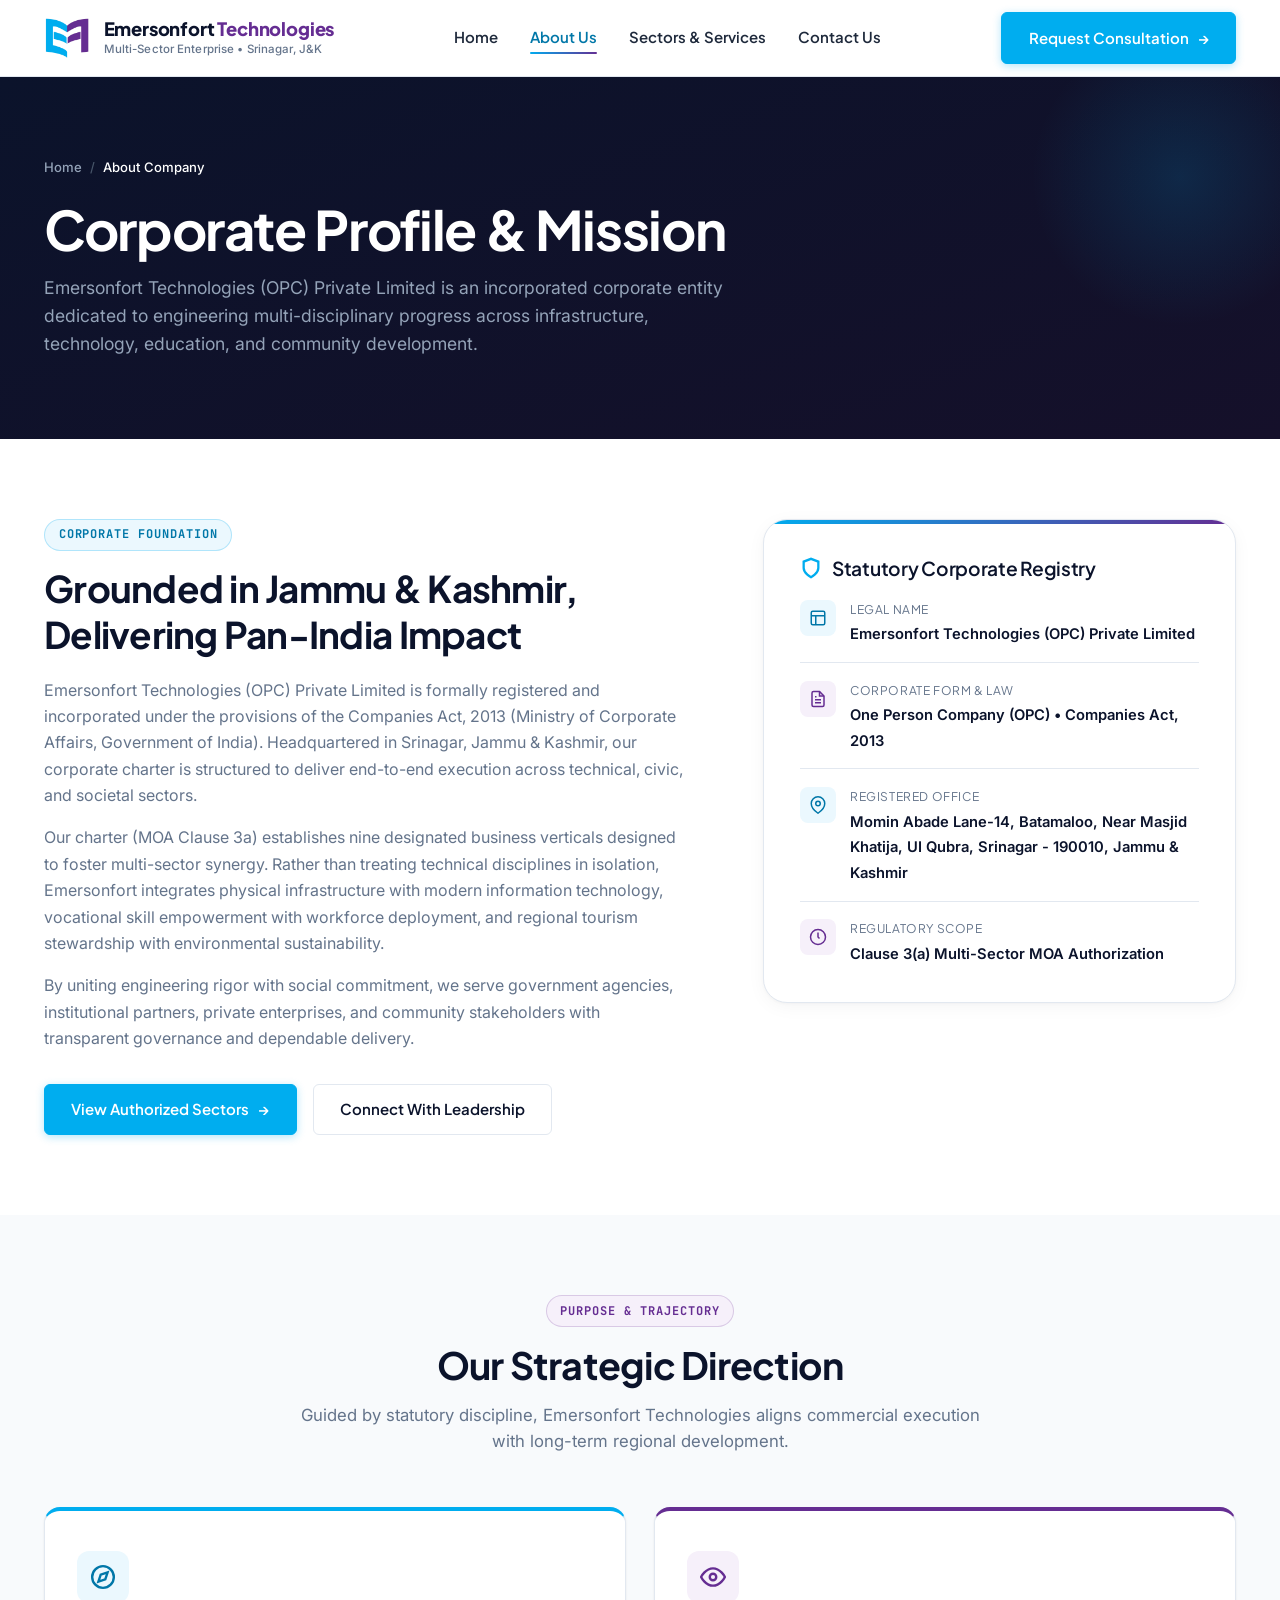
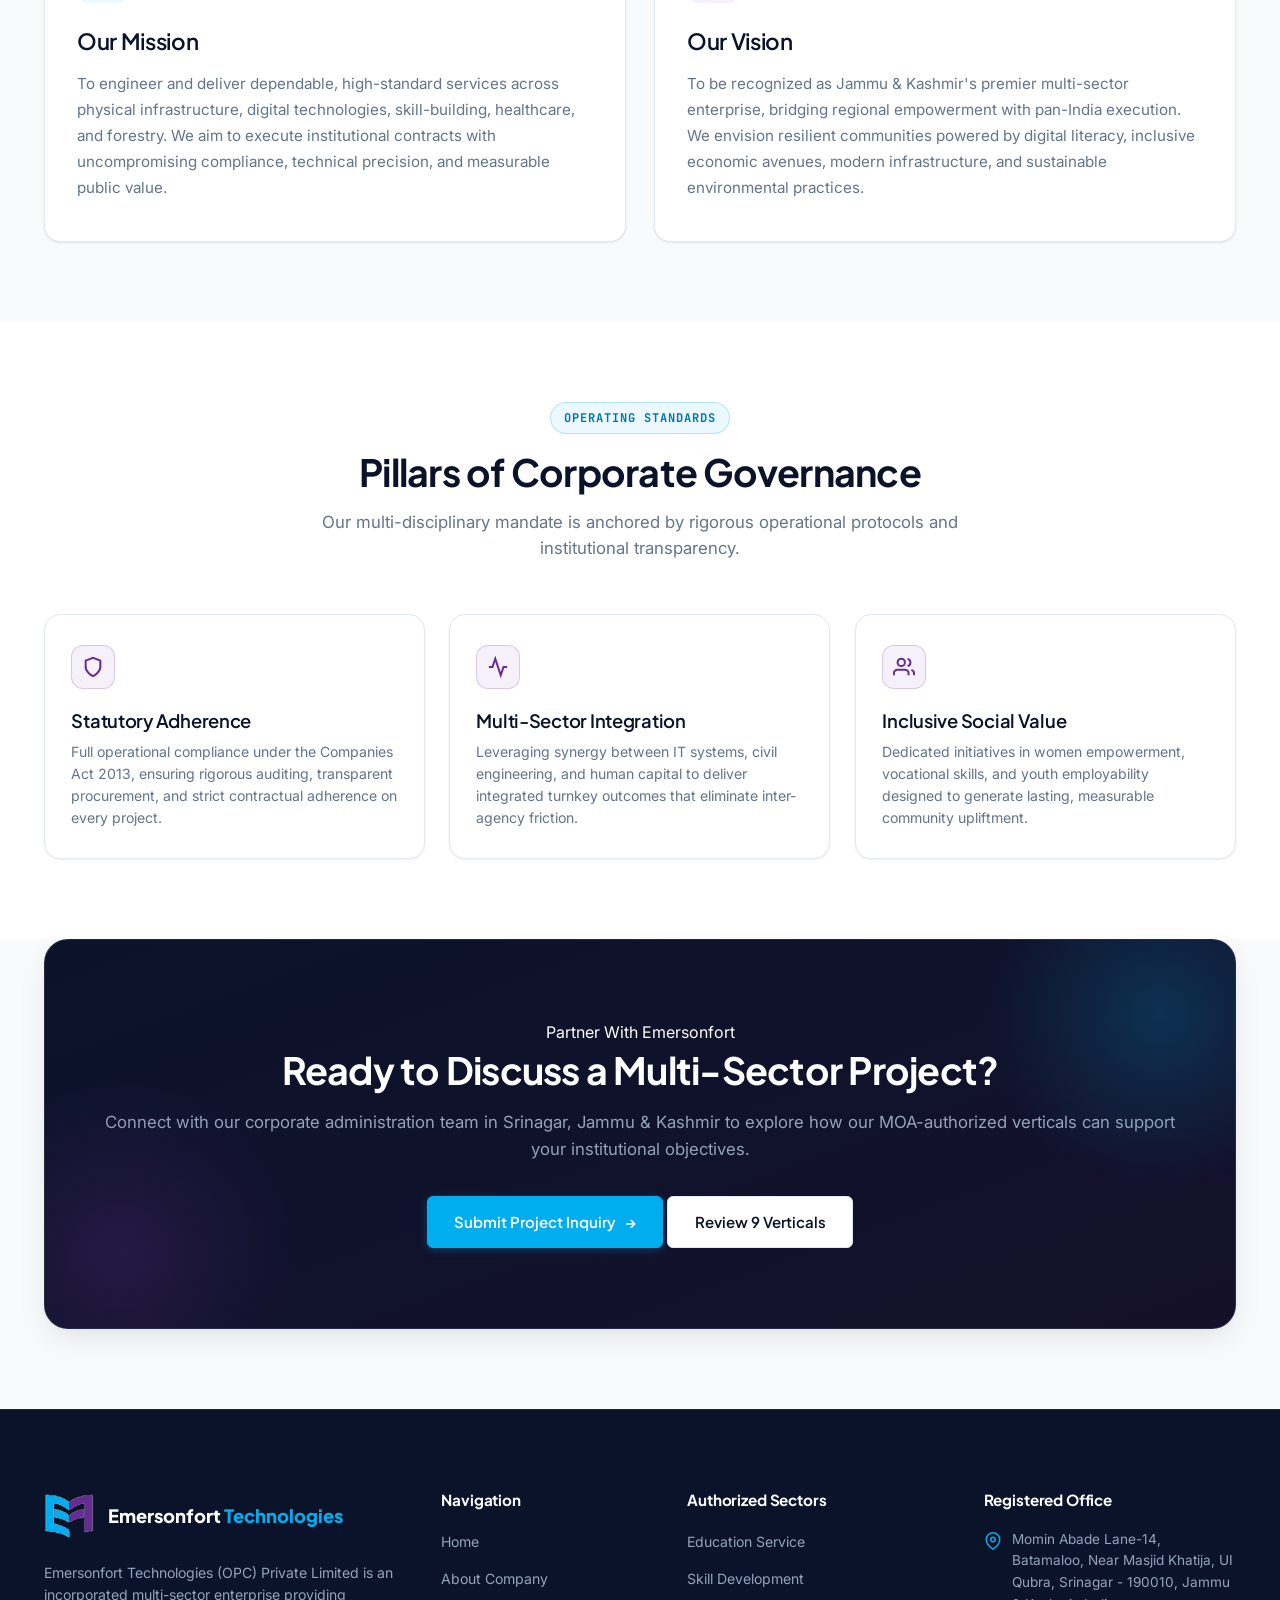
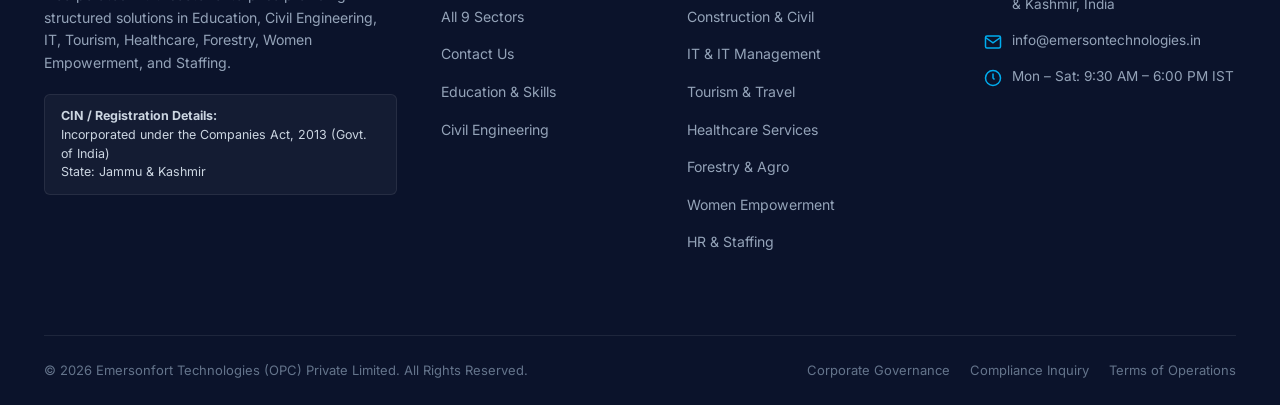
==== commit 3cd39516: "Remove top info strip above the header across all pages" ====
--- a/about.html
+++ b/about.html
@@ -22,20 +22,6 @@
   <link rel="stylesheet" href="css/responsive.css">
 </head>
 <body>
-
-  <!-- Top Information Bar -->
-  <aside class="top-info-bar" aria-label="Quick Sectors and Corporate Contact">
-    <div class="container top-info-inner">
-      <div class="top-sectors-strip">
-        <strong>9 Verticals:</strong> Education <span>|</span> Skill Development <span>|</span> Civil Engineering <span>|</span> IT <span>|</span> Tourism <span>|</span> Healthcare <span>|</span> Forestry <span>|</span> Women Empowerment <span>|</span> HR
-      </div>
-      <div class="top-contact-info">
-        <a href="mailto:info@emersontechnologies.in">info@emersontechnologies.in</a>
-        <span>•</span>
-        <span>Srinagar, Jammu &amp; Kashmir</span>
-      </div>
-    </div>
-  </aside>
 
   <!-- Global Header & Navigation -->
   <header class="site-header" id="main-header">
--- a/css/style.css
+++ b/css/style.css
@@ -339,53 +339,6 @@
   background: rgba(255, 255, 255, 0.98);
 }
 
-/* Top Information Strip */
-.top-info-bar {
-  background: #F8FAFC;
-  border-bottom: 1px solid #E2E8F0;
-  padding: 0.45rem 0;
-  font-size: 0.78rem;
-  color: var(--color-text-muted);
-}
-
-.top-info-inner {
-  display: flex;
-  align-items: center;
-  justify-content: space-between;
-  flex-wrap: wrap;
-  gap: 0.5rem;
-}
-
-.top-sectors-strip {
-  display: flex;
-  align-items: center;
-  gap: 0.75rem;
-  font-weight: 500;
-  font-size: 0.75rem;
-  color: #475569;
-  flex-wrap: wrap;
-}
-
-.top-sectors-strip span {
-  opacity: 0.4;
-}
-
-.top-contact-info {
-  display: flex;
-  align-items: center;
-  gap: 1.25rem;
-  font-family: var(--font-mono);
-  font-size: 0.72rem;
-}
-
-.top-contact-info a {
-  color: #475569;
-}
-
-.top-contact-info a:hover {
-  color: var(--color-primary);
-}
-
 /* Header Main Inner */
 .header-inner {
   display: flex;
--- a/css/responsive.css
+++ b/css/responsive.css
@@ -95,9 +95,6 @@
     gap: 1.5rem;
   }
 
-  .top-info-bar {
-    display: none; /* Clean presentation on mobile */
-  }
 
   .mobile-nav-toggle {
     display: flex;
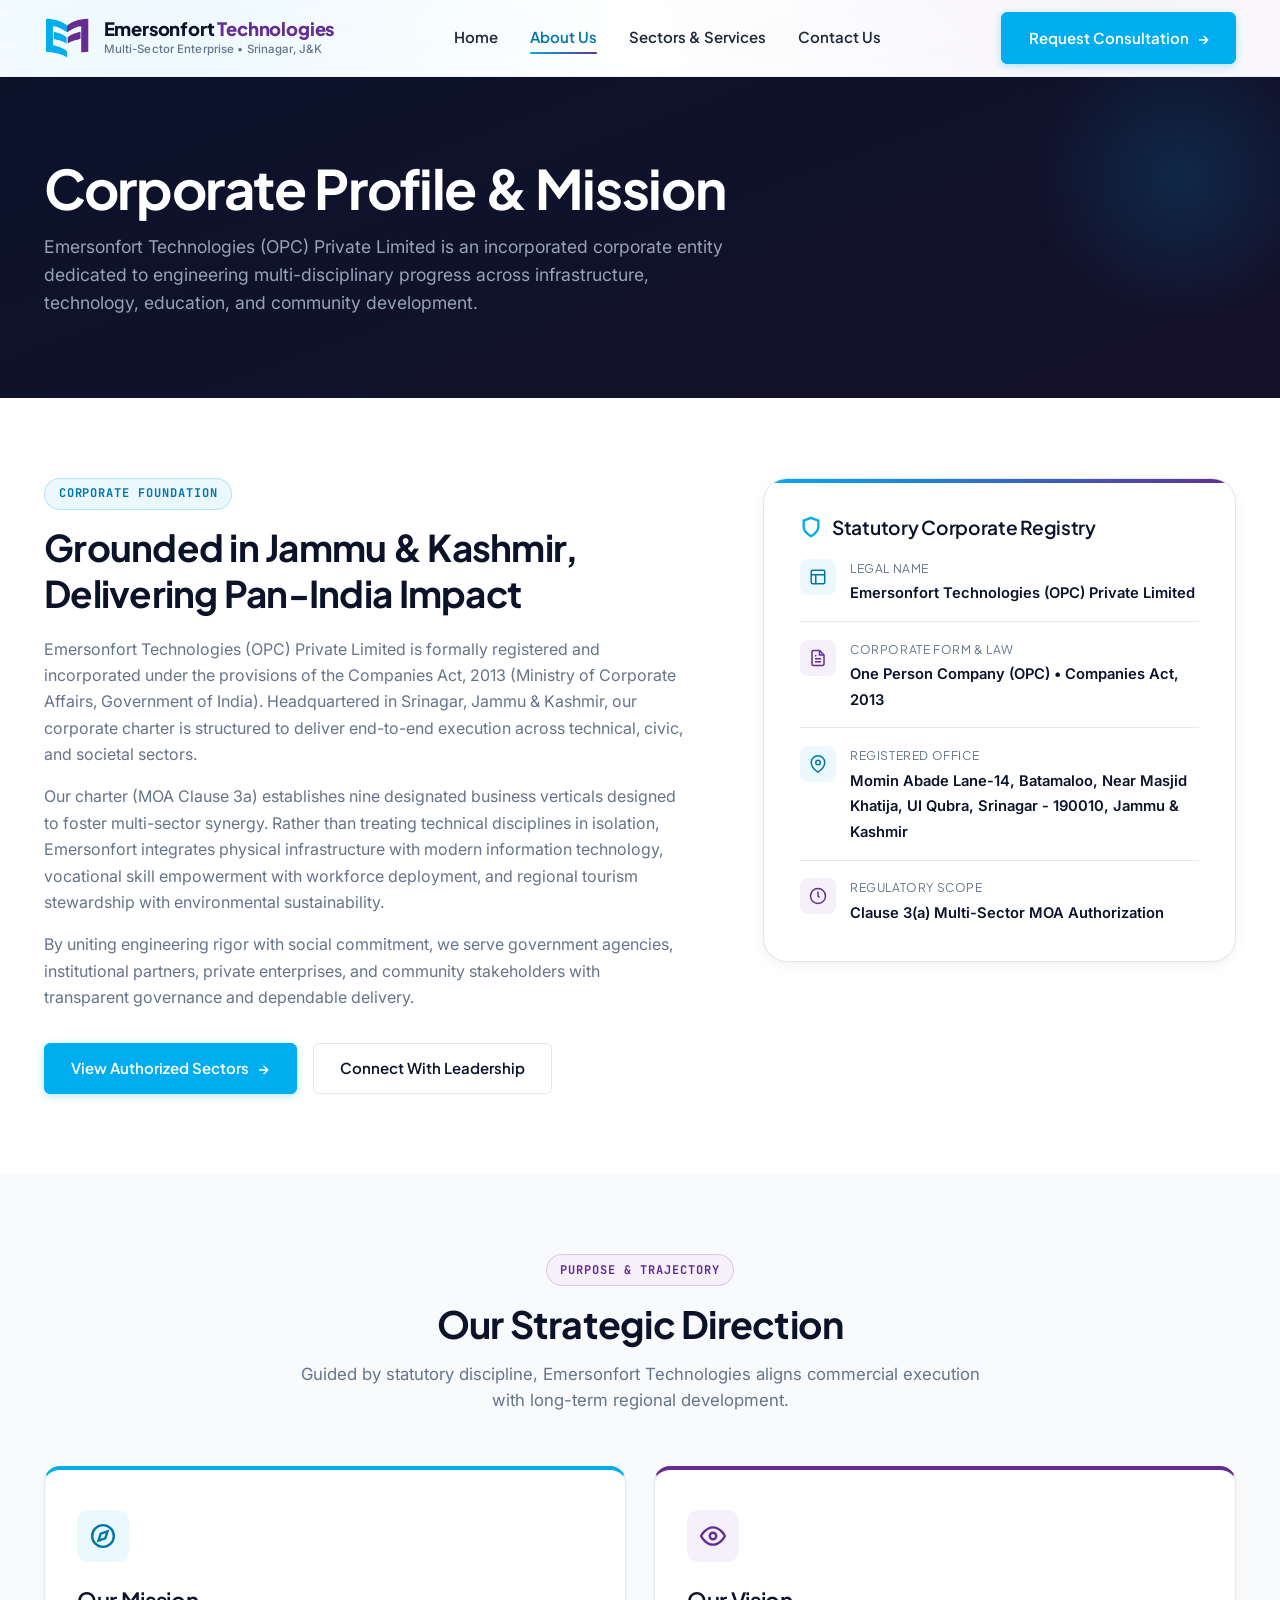
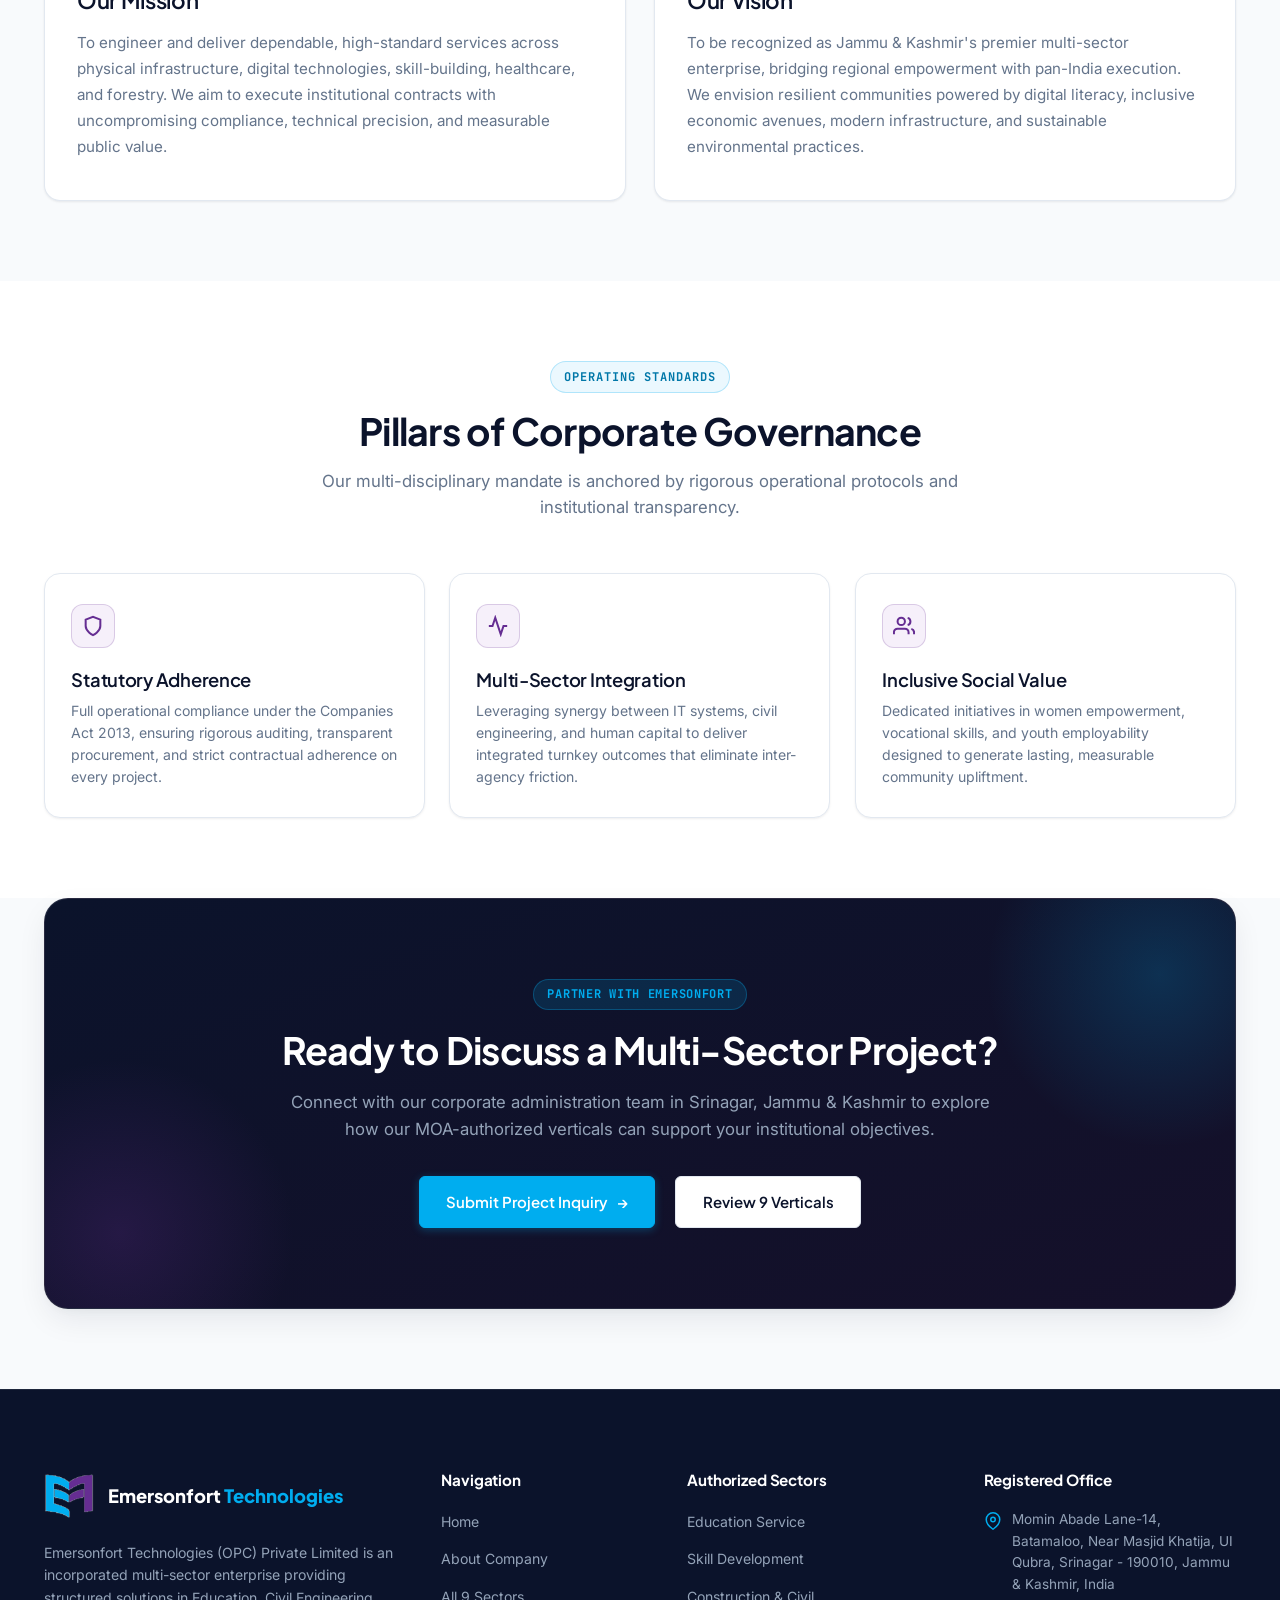
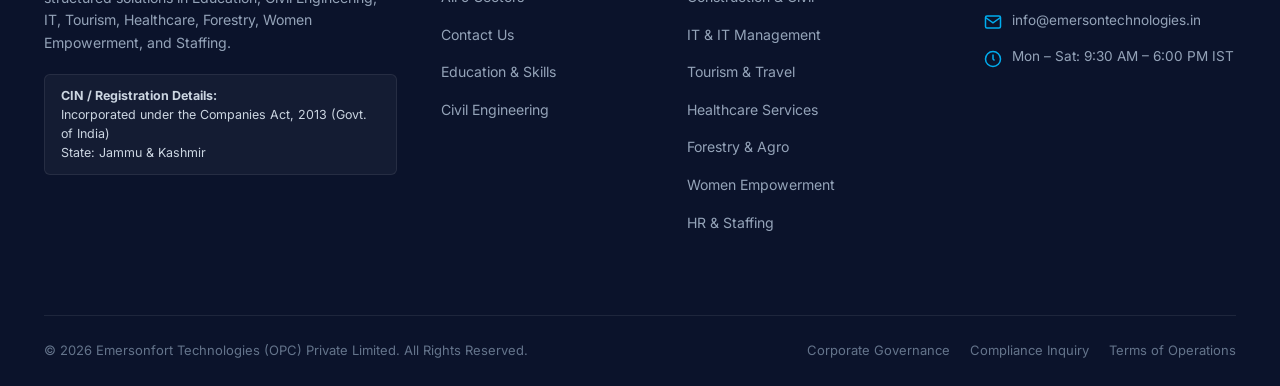
==== commit 5249bfcb: "Remove breadcrumb navigation trails from all inner pages" ====
--- a/about.html
+++ b/about.html
@@ -69,11 +69,6 @@
     <!-- Inner Page Hero -->
     <section class="page-hero" aria-labelledby="about-page-title">
       <div class="container">
-        <nav class="breadcrumb-nav" aria-label="Breadcrumb">
-          <a href="index.html">Home</a>
-          <span>/</span>
-          <span style="color:#FFFFFF;">About Company</span>
-        </nav>
         <h1 id="about-page-title">Corporate Profile &amp; Mission</h1>
         <p>
           Emersonfort Technologies (OPC) Private Limited is an incorporated corporate entity dedicated to engineering multi-disciplinary progress across infrastructure, technology, education, and community development.
--- a/css/style.css
+++ b/css/style.css
@@ -321,22 +321,40 @@
   width: 100%;
 }
 
-/* --- 6. GLOBAL NAVIGATION HEADER --- */
+/* --- 6. GLOBAL NAVIGATION HEADER (WITH MODERN BACKGROUND BLENDING) --- */
 .site-header {
   position: sticky;
   top: 0;
   width: 100%;
-  background: rgba(255, 255, 255, 0.96);
-  backdrop-filter: blur(12px);
-  -webkit-backdrop-filter: blur(12px);
-  border-bottom: 1px solid var(--color-border);
+  background: linear-gradient(180deg, rgba(255, 255, 255, 0.92) 0%, rgba(255, 255, 255, 0.78) 75%, rgba(255, 255, 255, 0.6) 100%);
+  backdrop-filter: blur(16px);
+  -webkit-backdrop-filter: blur(16px);
+  border-bottom: 1px solid rgba(226, 232, 240, 0.65);
   z-index: 1000;
-  transition: box-shadow var(--transition-base), background-color var(--transition-base);
+  transition: all var(--transition-base);
+}
+
+.site-header::before {
+  content: "";
+  position: absolute;
+  inset: 0;
+  background: radial-gradient(circle at 12% 0%, rgba(0, 173, 239, 0.07) 0%, transparent 45%),
+              radial-gradient(circle at 88% 0%, rgba(101, 45, 146, 0.05) 0%, transparent 45%);
+  pointer-events: none;
+  z-index: -1;
+  transition: opacity var(--transition-base);
 }
 
 .site-header.scrolled {
-  box-shadow: 0 4px 20px rgba(11, 19, 43, 0.06);
-  background: rgba(255, 255, 255, 0.98);
+  background: rgba(255, 255, 255, 0.94);
+  backdrop-filter: blur(20px);
+  -webkit-backdrop-filter: blur(20px);
+  border-bottom-color: rgba(226, 232, 240, 0.9);
+  box-shadow: 0 4px 20px -2px rgba(11, 19, 43, 0.06), 0 2px 6px -1px rgba(0, 173, 239, 0.03);
+}
+
+.site-header.scrolled::before {
+  opacity: 0.4;
 }
 
 /* Header Main Inner */
@@ -452,233 +470,162 @@
   cursor: pointer;
 }
 
-/* --- 7. HERO SECTION --- */
+/* --- 7. HERO SECTION (MATCHING OFFICIAL MOCKUP) --- */
 .hero-section {
   position: relative;
-  padding: var(--space-3xl) 0 var(--space-2xl) 0;
-  background: linear-gradient(180deg, #FFFFFF 0%, #F8FAFC 100%);
+  padding: clamp(2.5rem, 4vw, 4rem) 0 2rem 0;
+  background: #FFFFFF;
   overflow: hidden;
-}
-
-.hero-ambient-glow {
-  position: absolute;
-  top: -120px;
-  right: -80px;
-  width: 500px;
-  height: 500px;
-  background: radial-gradient(circle, rgba(0, 173, 239, 0.12) 0%, rgba(101, 45, 146, 0.08) 50%, transparent 70%);
-  pointer-events: none;
-  z-index: 0;
 }
 
 .hero-grid {
   display: grid;
-  grid-template-columns: 1.15fr 0.85fr;
-  gap: var(--space-2xl);
-  align-items: center;
-  position: relative;
-  z-index: 1;
+  grid-template-columns: 1fr 1.05fr;
+  gap: 2.5rem;
+  align-items: center;
+  position: relative;
+  z-index: 2;
 }
 
 .hero-content {
-  max-width: 640px;
-}
-
-.hero-badge {
-  display: inline-flex;
-  align-items: center;
-  gap: 0.5rem;
-  font-family: var(--font-mono);
-  font-size: 0.75rem;
+  max-width: 580px;
+}
+
+/* Eyebrow Label with Cyan Accent Underline */
+.hero-eyebrow {
+  display: inline-block;
+  font-family: var(--font-heading);
+  font-size: 0.8rem;
   font-weight: 700;
+  letter-spacing: 0.12em;
   text-transform: uppercase;
-  letter-spacing: 0.06em;
-  color: var(--color-secondary);
-  background-color: var(--color-secondary-subtle);
-  border: 1px solid rgba(101, 45, 146, 0.2);
-  padding: 0.35rem 0.85rem;
-  border-radius: var(--radius-full);
-  margin-bottom: 1.25rem;
-}
-
-.hero-badge-dot {
-  width: 7px;
-  height: 7px;
-  border-radius: 50%;
-  background-color: var(--color-primary);
-}
-
-.hero-title {
-  margin-bottom: 1.25rem;
-  color: var(--color-dark);
-}
-
-.hero-title .highlight-cyan {
-  color: var(--color-primary);
-}
-
-.hero-title .highlight-purple {
-  color: var(--color-secondary);
-}
-
-.hero-lead {
-  font-size: 1.1rem;
-  color: var(--color-text-muted);
+  color: #64748B;
+  margin-bottom: 1.35rem;
+  position: relative;
+  padding-bottom: 0.45rem;
+}
+
+.hero-eyebrow::after {
+  content: "";
+  position: absolute;
+  bottom: 0;
+  left: 0;
+  width: 44px;
+  height: 2.5px;
+  background-color: #00ADEF;
+  border-radius: 2px;
+}
+
+/* Hero Title Matching Mockup */
+.hero-title-mockup {
+  font-family: var(--font-heading);
+  font-size: clamp(2.35rem, 4.1vw, 3.75rem);
+  font-weight: 800;
+  line-height: 1.1;
+  letter-spacing: -0.03em;
+  color: #0F172A;
+  margin-bottom: 1.35rem;
+}
+
+.highlight-cyan {
+  color: #00ADEF !important;
+}
+
+.highlight-purple {
+  color: #652D92 !important;
+}
+
+.hero-lead-mockup {
+  font-size: 1.06rem;
+  color: #64748B;
   line-height: 1.65;
   margin-bottom: 2rem;
-}
-
-.hero-actions {
-  display: flex;
-  align-items: center;
-  gap: 1rem;
+  max-width: 520px;
+}
+
+/* Hero Actions */
+.hero-actions-mockup {
+  display: flex;
+  align-items: center;
+  gap: 1.15rem;
   flex-wrap: wrap;
-  margin-bottom: 2.25rem;
-}
-
-.hero-meta-strip {
-  display: flex;
-  align-items: center;
-  gap: 1.5rem;
+  margin-bottom: 2.75rem;
+}
+
+/* Bottom Stats Row */
+.hero-stat-row-mockup {
+  display: flex;
+  align-items: center;
+  gap: 2rem;
   padding-top: 1.5rem;
-  border-top: 1px solid var(--color-border);
+  border-top: 1px solid #E2E8F0;
   flex-wrap: wrap;
 }
 
-.hero-meta-item {
-  display: flex;
-  align-items: center;
-  gap: 0.5rem;
-  font-size: 0.85rem;
-  font-weight: 600;
-  color: #475569;
-}
-
-.hero-meta-item svg {
-  color: var(--color-primary);
-  flex-shrink: 0;
-}
-
-/* Right-side Hero Showcase Stage */
-.hero-showcase-stage {
-  position: relative;
-  display: flex;
-  justify-content: center;
-  align-items: center;
-}
-
-.showcase-card-main {
-  background: #FFFFFF;
-  border: 1px solid var(--color-border);
-  border-radius: var(--radius-xl);
-  padding: 2.25rem;
-  box-shadow: var(--shadow-lg);
-  position: relative;
-  width: 100%;
-  max-width: 460px;
-}
-
-.showcase-header {
-  display: flex;
-  align-items: center;
-  justify-content: space-between;
-  margin-bottom: 1.5rem;
-  padding-bottom: 1rem;
-  border-bottom: 1px solid var(--color-border-subtle);
-}
-
-.showcase-brand-mark {
-  display: flex;
-  align-items: center;
-  gap: 0.75rem;
-}
-
-.showcase-logo-icon {
-  width: 44px;
-  height: 44px;
-  object-fit: contain;
-}
-
-.showcase-status {
-  font-family: var(--font-mono);
+.hero-stat-item-mockup {
+  display: flex;
+  flex-direction: column;
+}
+
+.hero-stat-item-mockup strong {
+  font-family: var(--font-heading);
+  font-size: 1.35rem;
+  font-weight: 800;
+  line-height: 1.1;
+  letter-spacing: -0.01em;
+}
+
+.hero-stat-item-mockup .color-purple {
+  color: #652D92;
+}
+
+.hero-stat-item-mockup .color-cyan {
+  color: #00ADEF;
+}
+
+.hero-stat-item-mockup span {
   font-size: 0.72rem;
   font-weight: 700;
-  color: var(--color-success);
-  background-color: var(--color-success-bg);
-  border: 1px solid #A7F3D0;
-  padding: 0.2rem 0.55rem;
-  border-radius: var(--radius-sm);
-  display: inline-flex;
-  align-items: center;
-  gap: 0.35rem;
-}
-
-.showcase-status::before {
-  content: "";
-  width: 6px;
-  height: 6px;
-  border-radius: 50%;
-  background-color: var(--color-success);
-}
-
-.showcase-sectors-grid {
-  display: grid;
-  grid-template-columns: repeat(3, 1fr);
-  gap: 0.65rem;
-  margin-bottom: 1.5rem;
-}
-
-.sector-chip {
-  background-color: var(--color-bg-alt);
-  border: 1px solid var(--color-border);
-  border-radius: var(--radius-sm);
-  padding: 0.65rem 0.5rem;
-  text-align: center;
-  transition: all var(--transition-fast);
-}
-
-.sector-chip:hover {
-  background-color: var(--color-primary-subtle);
-  border-color: var(--color-primary);
-  transform: translateY(-2px);
-}
-
-.sector-chip svg {
-  margin: 0 auto 0.35rem auto;
-  color: var(--color-secondary);
-}
-
-.sector-chip span {
+  color: #64748B;
+  text-transform: uppercase;
+  letter-spacing: 0.05em;
+  margin-top: 0.25rem;
   display: block;
-  font-size: 0.7rem;
-  font-weight: 600;
-  color: var(--color-dark);
-  line-height: 1.2;
-}
-
-.showcase-footer {
-  background: var(--color-bg-alt);
-  border-radius: var(--radius-md);
-  padding: 1rem 1.15rem;
-  display: flex;
-  align-items: center;
-  justify-content: space-between;
-}
-
-.showcase-stat-num {
-  font-family: var(--font-heading);
-  font-size: 1.5rem;
-  font-weight: 800;
-  color: var(--color-secondary);
-  line-height: 1;
-}
-
-.showcase-stat-label {
-  font-size: 0.72rem;
-  color: var(--color-text-muted);
-  text-transform: uppercase;
-  font-weight: 600;
-  letter-spacing: 0.04em;
+}
+
+.hero-stat-sep-mockup {
+  width: 1px;
+  height: 34px;
+  background-color: #E2E8F0;
+}
+
+/* Right Column: Petal Mosaic & Dal Lake Visual (Seamlessly Blended) */
+.hero-visual-mockup-wrap {
+  display: flex;
+  align-items: center;
+  justify-content: center;
+  position: relative;
+  width: 100%;
+}
+
+.hero-visual-mockup-img {
+  width: 100%;
+  max-width: 660px;
+  height: auto;
+  display: block;
+  border-radius: 0 !important;
+  box-shadow: none !important;
+  filter: none !important;
+  mix-blend-mode: multiply;
+  -webkit-mask-image: radial-gradient(ellipse 96% 92% at 65% 50%, rgba(0, 0, 0, 1) 78%, transparent 100%),
+                      linear-gradient(to right, transparent 0%, rgba(0, 0, 0, 1) 6%, rgba(0, 0, 0, 1) 100%);
+  -webkit-mask-composite: source-in;
+  mask-composite: intersect;
+  transition: transform var(--transition-base);
+}
+
+.hero-visual-mockup-img:hover {
+  transform: scale(1.015);
 }
 
 /* --- 8. SECTION: 9 CORE BUSINESS SECTORS (INTERACTIVE HUB) --- */
@@ -935,30 +882,52 @@
   pointer-events: none;
 }
 
-.cta-banner-content {
+.cta-banner-content,
+.cta-content {
   position: relative;
   z-index: 1;
-  max-width: 680px;
+  max-width: 720px;
   margin: 0 auto;
 }
 
-.cta-banner h2 {
+.cta-badge {
+  display: inline-block;
+  font-family: var(--font-mono);
+  font-size: 0.75rem;
+  font-weight: 700;
+  color: var(--color-primary);
+  background: rgba(0, 173, 239, 0.15);
+  border: 1px solid rgba(0, 173, 239, 0.3);
+  padding: 0.3rem 0.85rem;
+  border-radius: var(--radius-full);
+  text-transform: uppercase;
+  letter-spacing: 0.06em;
+  margin-bottom: 1rem;
+}
+
+.cta-banner h2,
+.cta-title {
   color: #FFFFFF;
   margin-bottom: 1rem;
 }
 
-.cta-banner p {
+.cta-banner p,
+.cta-lead {
   color: #94A3B8;
   font-size: 1.05rem;
+  line-height: 1.65;
   margin-bottom: 2rem;
 }
 
+.cta-actions,
 .cta-banner-actions {
   display: flex;
   align-items: center;
   justify-content: center;
-  gap: 1rem;
+  gap: 1.25rem;
   flex-wrap: wrap;
+  position: relative;
+  z-index: 1;
 }
 
 /* --- 12. GLOBAL FOOTER --- */
@@ -1368,52 +1337,106 @@
   border: 0;
 }
 
-/* --- 14. SERVICES PAGE SPECIFIC STYLES --- */
+/* --- 14. SERVICES PAGE SPECIFIC STYLES (MODERN BENTO GRID) --- */
 .services-filter-bar {
   display: flex;
   align-items: center;
   justify-content: center;
   flex-wrap: wrap;
-  gap: 0.55rem;
-  margin-bottom: var(--space-xl);
+  gap: 0.65rem;
+  margin-bottom: 2.75rem;
+  padding: 0.45rem;
+  background: rgba(255, 255, 255, 0.85);
+  backdrop-filter: blur(12px);
+  -webkit-backdrop-filter: blur(12px);
+  border: 1px solid var(--color-border);
+  border-radius: var(--radius-full);
+  max-width: fit-content;
+  margin-left: auto;
+  margin-right: auto;
+  box-shadow: var(--shadow-sm);
 }
 
 .filter-btn {
-  background: #FFFFFF;
-  border: 1px solid var(--color-border);
+  background: transparent;
+  border: 1px solid transparent;
   color: #475569;
   font-family: var(--font-heading);
-  font-size: 0.85rem;
+  font-size: 0.84rem;
   font-weight: 600;
   padding: 0.55rem 1.15rem;
   border-radius: var(--radius-full);
   cursor: pointer;
   transition: all var(--transition-fast);
-}
-
-.filter-btn:hover,
+  display: inline-flex;
+  align-items: center;
+  gap: 0.4rem;
+}
+
+.filter-btn:hover {
+  color: var(--color-primary-dark);
+  background-color: var(--color-primary-subtle);
+}
+
 .filter-btn.active {
   background: var(--color-primary);
   border-color: var(--color-primary);
   color: #FFFFFF;
-  box-shadow: 0 4px 12px rgba(0, 173, 239, 0.25);
+  box-shadow: 0 4px 14px rgba(0, 173, 239, 0.3);
+  font-weight: 700;
+}
+
+/* 2-Column Modern Division Catalog Grid */
+.services-catalog-wrap {
+  display: grid;
+  grid-template-columns: repeat(2, 1fr);
+  gap: 2rem;
+  align-items: stretch;
+}
+
+/* Centering the 9th (odd/last) card or solitary card in the 2-column catalog grid */
+.services-catalog-wrap .service-detail-card:only-child,
+.services-catalog-wrap .service-detail-card:last-child:nth-child(odd) {
+  grid-column: 1 / -1;
+  max-width: 620px;
+  width: 100%;
+  margin-left: auto;
+  margin-right: auto;
 }
 
 .service-detail-card {
   background-color: #FFFFFF;
   border: 1px solid var(--color-border);
-  border-radius: var(--radius-lg);
+  border-radius: var(--radius-xl);
   padding: 2.25rem 2rem;
-  box-shadow: var(--shadow-sm);
+  box-shadow: 0 4px 20px -2px rgba(11, 19, 43, 0.05);
   display: flex;
   flex-direction: column;
-  margin-bottom: 2rem;
-  transition: transform var(--transition-base), box-shadow var(--transition-base);
+  position: relative;
+  overflow: hidden;
+  transition: transform var(--transition-base), box-shadow var(--transition-base), border-color var(--transition-base);
+}
+
+.service-detail-card::before {
+  content: "";
+  position: absolute;
+  top: 0;
+  left: 0;
+  right: 0;
+  height: 3.5px;
+  background: var(--grad-primary);
+  opacity: 0;
+  transition: opacity var(--transition-base);
 }
 
 .service-detail-card:hover {
-  transform: translateY(-4px);
-  box-shadow: var(--shadow-md);
+  transform: translateY(-5px);
+  box-shadow: 0 20px 35px -10px rgba(11, 19, 43, 0.1);
+  border-color: rgba(0, 173, 239, 0.4);
+}
+
+.service-detail-card:hover::before {
+  opacity: 1;
 }
 
 .service-detail-top {
@@ -1441,11 +1464,18 @@
   align-items: center;
   justify-content: center;
   flex-shrink: 0;
+  transition: transform var(--transition-base);
+}
+
+.service-detail-card:hover .service-detail-icon {
+  transform: scale(1.08);
 }
 
 .service-detail-title {
-  font-size: 1.4rem;
-  margin-bottom: 0.25rem;
+  font-size: 1.35rem;
+  margin-bottom: 0.2rem;
+  color: var(--color-dark);
+  line-height: 1.25;
 }
 
 .service-detail-category {
@@ -1457,28 +1487,84 @@
   letter-spacing: 0.05em;
 }
 
+.service-detail-desc {
+  font-size: 0.92rem;
+  color: #64748B;
+  line-height: 1.65;
+  margin-bottom: 1.25rem;
+}
+
+/* Service Scope Chips */
 .service-scope-chips {
   display: flex;
   flex-wrap: wrap;
-  gap: 0.5rem;
-  margin: 1.25rem 0 1.5rem 0;
+  gap: 0.45rem;
+  margin-bottom: 1.5rem;
 }
 
 .scope-chip {
   display: inline-flex;
   align-items: center;
   gap: 0.35rem;
-  font-size: 0.8rem;
+  font-size: 0.78rem;
   font-weight: 600;
   color: #334155;
   background-color: var(--color-bg-alt);
   border: 1px solid var(--color-border);
-  padding: 0.35rem 0.75rem;
-  border-radius: var(--radius-sm);
+  padding: 0.35rem 0.7rem;
+  border-radius: 6px;
+  transition: all var(--transition-fast);
 }
 
 .scope-chip svg {
   color: var(--color-primary);
+}
+
+.scope-chip:hover {
+  background-color: var(--color-primary-subtle);
+  border-color: var(--color-primary);
+  transform: translateY(-1px);
+}
+
+/* Statutory Operational Specs Strip */
+.service-stat-strip {
+  display: flex;
+  align-items: center;
+  justify-content: space-between;
+  background-color: var(--color-bg-alt);
+  border: 1px solid var(--color-border);
+  border-radius: var(--radius-sm);
+  padding: 0.55rem 0.85rem;
+  margin-top: auto;
+  margin-bottom: 1.25rem;
+  font-size: 0.76rem;
+  color: #64748B;
+}
+
+.service-stat-strip strong {
+  color: var(--color-dark);
+}
+
+/* Service Card Action Footer */
+.service-card-footer {
+  display: flex;
+  align-items: center;
+  justify-content: space-between;
+  padding-top: 1rem;
+  border-top: 1px solid var(--color-border);
+  flex-wrap: wrap;
+  gap: 0.75rem;
+}
+
+.service-code-label {
+  font-family: var(--font-mono);
+  font-size: 0.78rem;
+  font-weight: 700;
+  color: #64748B;
+}
+
+.service-code-label strong {
+  color: var(--color-secondary);
 }
 
 /* --- 15. CONTACT FORM STYLES --- */
--- a/css/responsive.css
+++ b/css/responsive.css
@@ -40,21 +40,39 @@
     text-align: center;
   }
 
-  .hero-badge {
+  .hero-lead-mockup {
     margin-left: auto;
     margin-right: auto;
   }
 
-  .hero-actions {
-    justify-content: center;
-  }
-
-  .hero-meta-strip {
+  .hero-eyebrow::after {
+    left: 50%;
+    transform: translateX(-50%);
+  }
+
+  .hero-actions-mockup {
+    justify-content: center;
+  }
+
+  .hero-stat-row-mockup {
     justify-content: center;
   }
 
   .sectors-nav-grid {
     grid-template-columns: repeat(2, 1fr);
+  }
+
+  .services-catalog-wrap {
+    grid-template-columns: 1fr;
+    gap: 1.5rem;
+  }
+
+  .services-catalog-wrap .service-detail-card:only-child,
+  .services-catalog-wrap .service-detail-card:last-child:nth-child(odd) {
+    grid-column: auto;
+    max-width: 100%;
+    margin-left: 0;
+    margin-right: 0;
   }
 
   .values-grid {
@@ -162,11 +180,19 @@
   }
 
   .hero-section {
-    padding: 2.5rem 0 3rem 0;
-  }
-
-  .hero-title {
-    font-size: 2.1rem;
+    padding: 2.25rem 0 2.5rem 0;
+  }
+
+  .hero-title-mockup {
+    font-size: 2.15rem;
+  }
+
+  .hero-stat-row-mockup {
+    gap: 1.25rem;
+  }
+
+  .hero-stat-item-mockup strong {
+    font-size: 1.2rem;
   }
 
   .sectors-nav-grid {
@@ -221,22 +247,24 @@
   h1 { font-size: 1.85rem; }
   h2 { font-size: 1.5rem; }
 
-  .hero-actions {
-    flex-direction: column;
-    width: 100%;
-  }
-
-  .hero-actions .btn {
-    width: 100%;
-    justify-content: center;
-  }
-
-  .showcase-card-main {
-    padding: 1.5rem 1rem;
-  }
-
-  .showcase-sectors-grid {
-    grid-template-columns: repeat(2, 1fr);
+  .hero-actions-mockup {
+    flex-direction: column;
+    width: 100%;
+  }
+
+  .hero-actions-mockup .btn {
+    width: 100%;
+    justify-content: center;
+  }
+
+  .hero-stat-row-mockup {
+    flex-direction: column;
+    gap: 1rem;
+    align-items: center;
+  }
+
+  .hero-stat-sep-mockup {
+    display: none;
   }
 
   .service-detail-top {
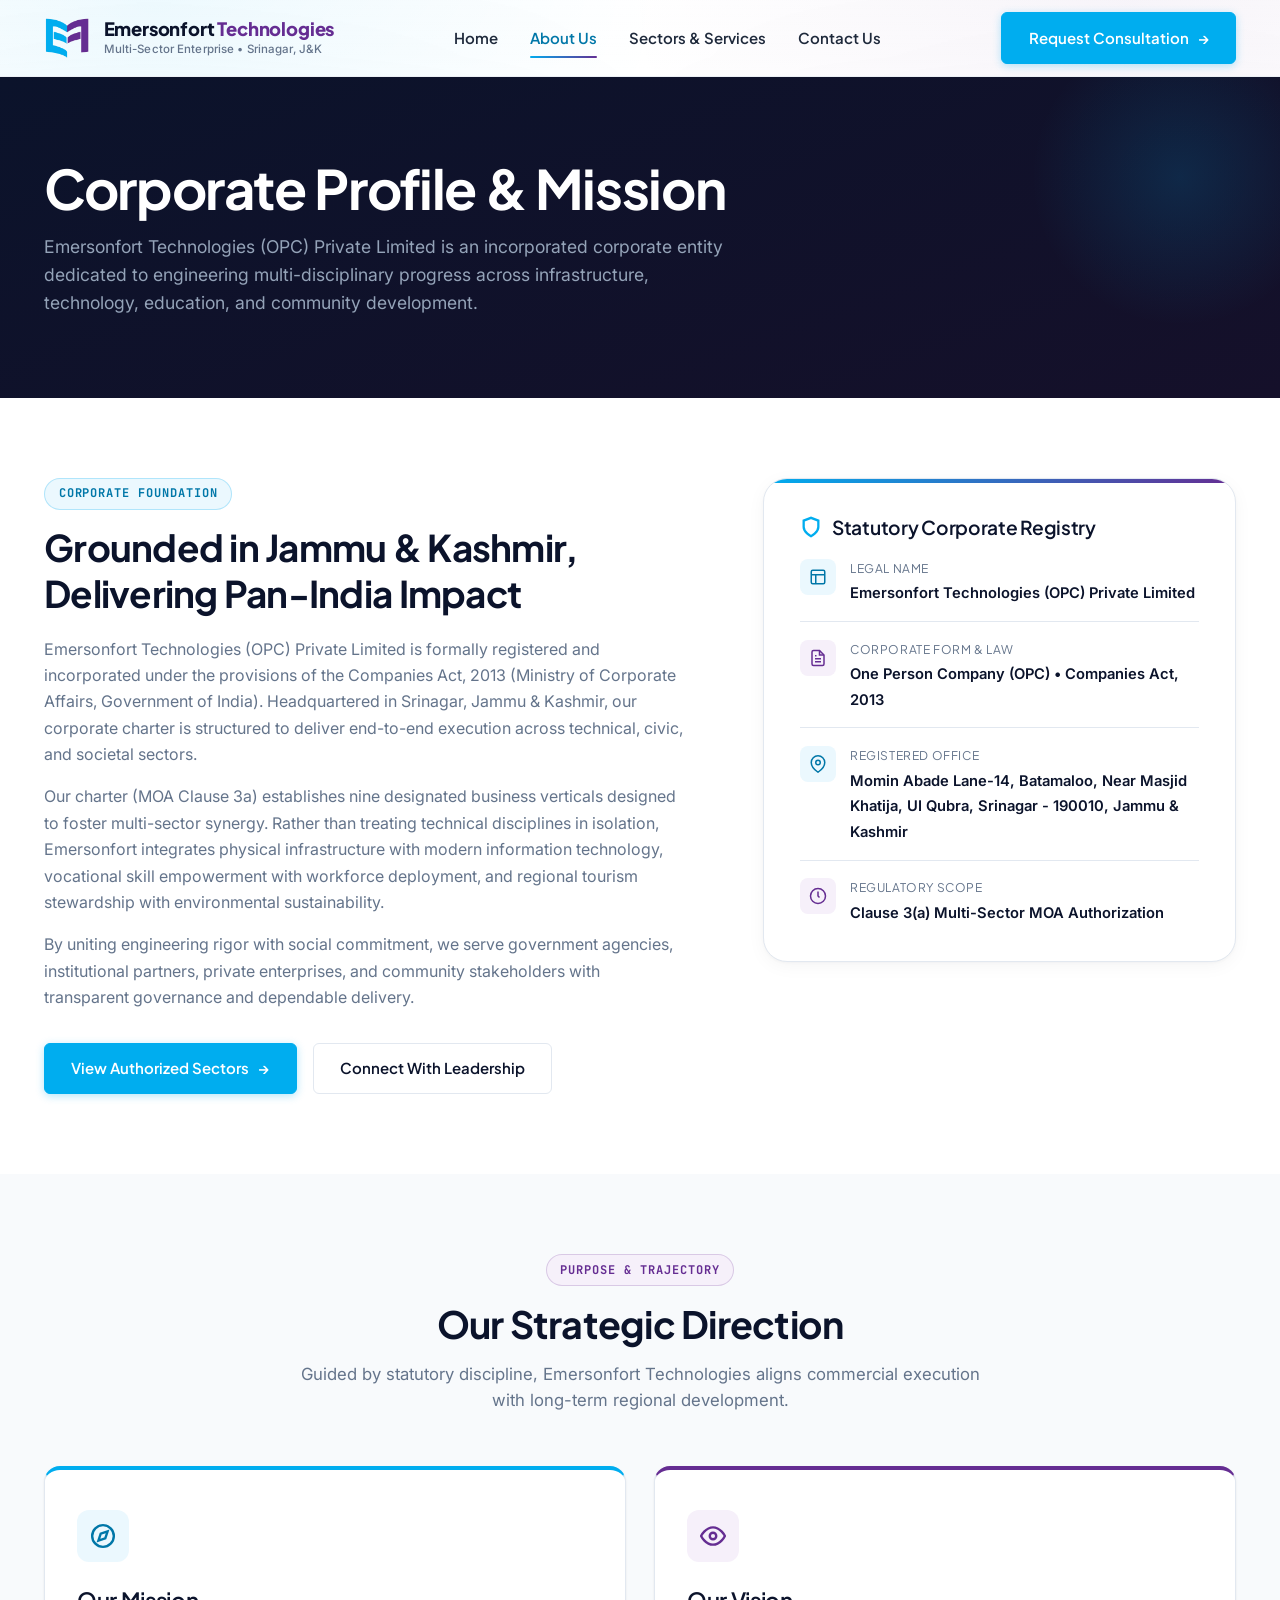
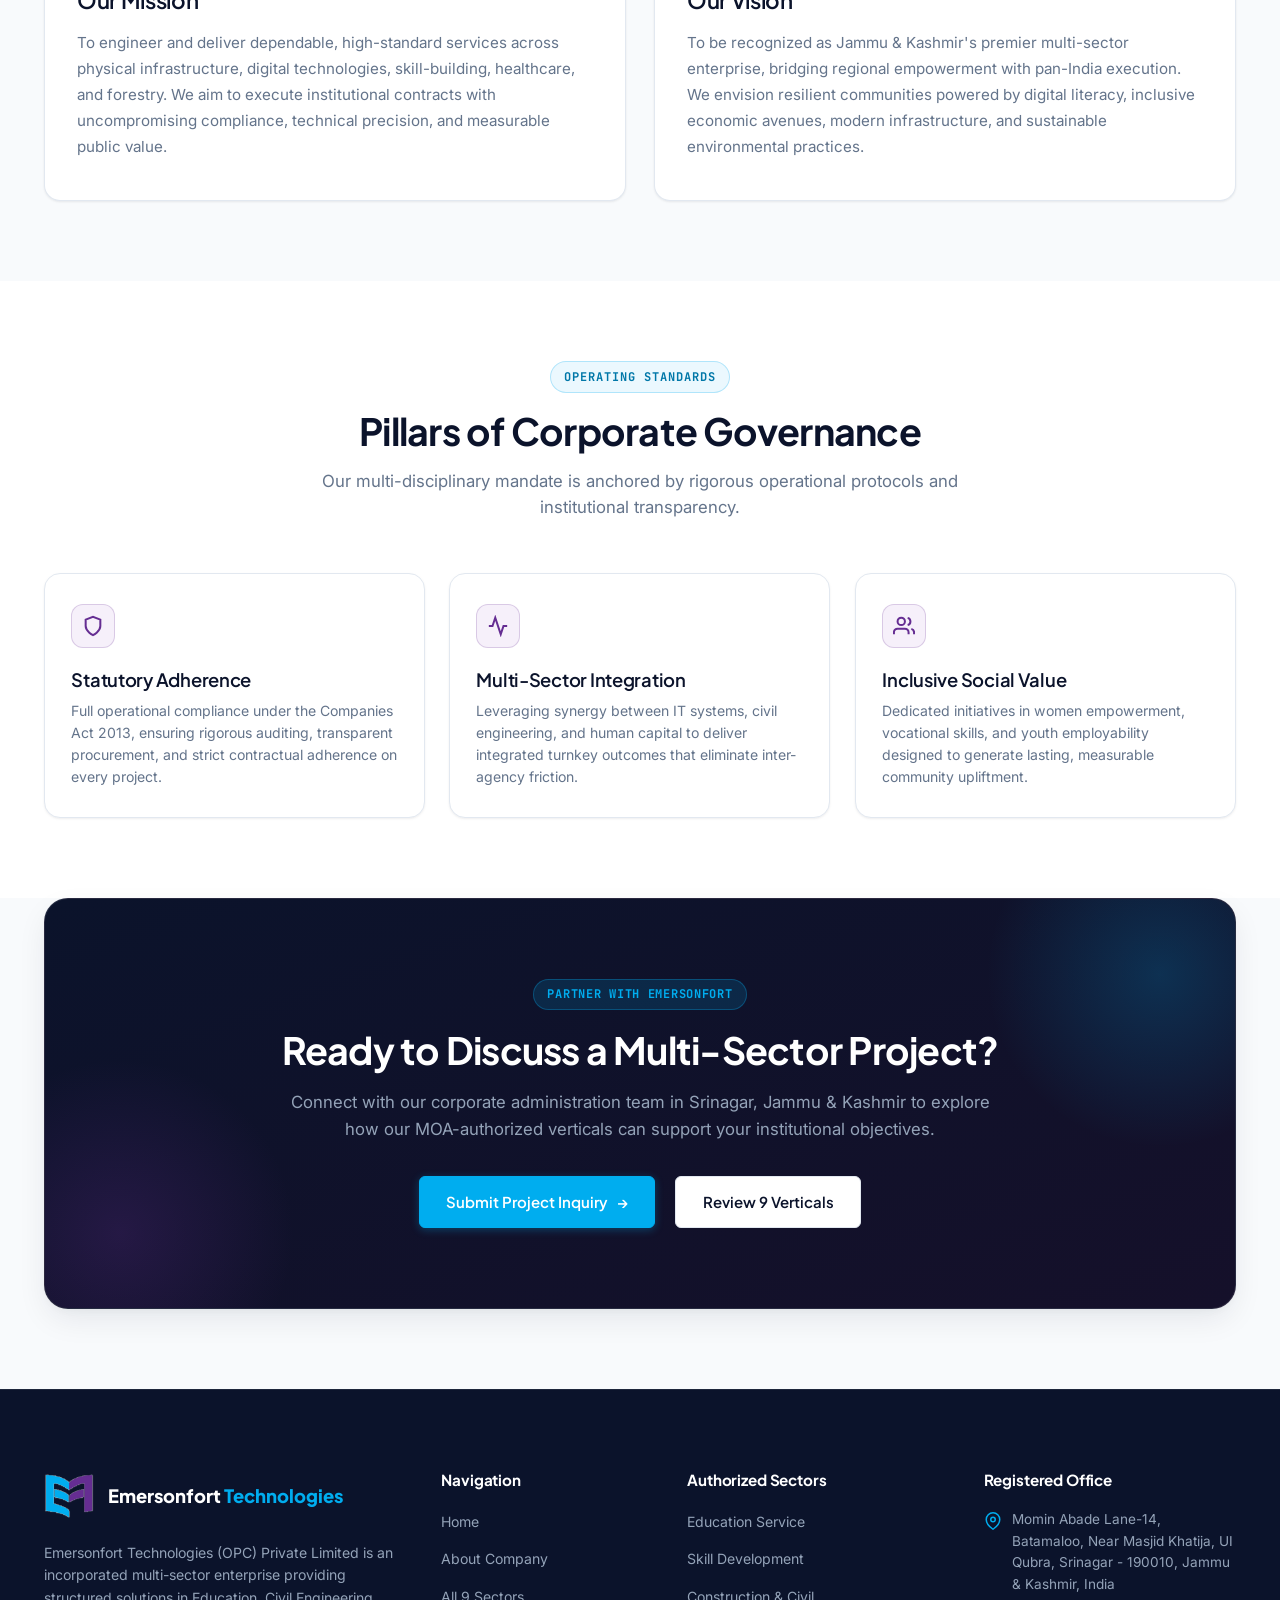
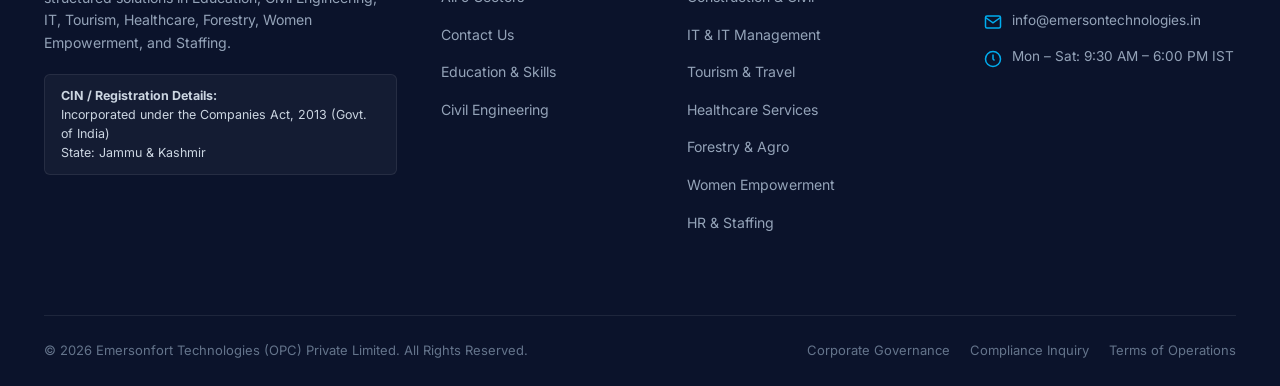
==== commit 99bf8de6: "Revamp mobile header, hamburger toggle button, and slide-out navigation drawer" ====
--- a/about.html
+++ b/about.html
@@ -36,17 +36,44 @@
 
       <!-- Desktop & Mobile Navigation Wrapper -->
       <div class="nav-menu-wrapper" id="primary-navigation-wrapper">
-        <nav aria-label="Primary Website Navigation">
-          <ul class="nav-menu">
-            <li><a href="index.html" class="nav-link">Home</a></li>
-            <li><a href="about.html" class="nav-link active" aria-current="page">About Us</a></li>
-            <li><a href="services.html" class="nav-link">Sectors &amp; Services</a></li>
-            <li><a href="contact.html" class="nav-link">Contact Us</a></li>
-            <li class="mobile-drawer-cta" style="display:none;">
-              <a href="contact.html" class="btn btn-primary btn-block btn-shimmer">Request Consultation</a>
-            </li>
-          </ul>
-        </nav>
+        <div class="nav-backdrop" id="nav-backdrop" aria-hidden="true"></div>
+        <div class="mobile-drawer-panel">
+          <div class="mobile-drawer-header">
+            <div class="mobile-drawer-brand">
+              <img src="assets/images/emerson-mark.png" alt="Emerson Logo" class="mobile-drawer-logo">
+              <div>
+                <span class="mobile-drawer-title">Emersonfort</span>
+                <span class="mobile-drawer-tag">Srinagar, J&amp;K</span>
+              </div>
+            </div>
+            <button type="button" class="mobile-drawer-close" id="mobile-drawer-close" aria-label="Close navigation menu">
+              <svg width="20" height="20" viewBox="0 0 24 24" fill="none" stroke="currentColor" stroke-width="2.2" stroke-linecap="round" stroke-linejoin="round">
+                <line x1="18" y1="6" x2="6" y2="18"></line>
+                <line x1="6" y1="6" x2="18" y2="18"></line>
+              </svg>
+            </button>
+          </div>
+          <nav aria-label="Primary Website Navigation" class="mobile-drawer-nav">
+            <ul class="nav-menu">
+              <li><a href="index.html" class="nav-link"><span>Home</span> <span class="nav-arrow">›</span></a></li>
+              <li><a href="about.html" class="nav-link active" aria-current="page"><span>About Us</span> <span class="nav-arrow">›</span></a></li>
+              <li><a href="services.html" class="nav-link"><span>Sectors &amp; Services</span> <span class="nav-arrow">›</span></a></li>
+              <li><a href="contact.html" class="nav-link"><span>Contact Us</span> <span class="nav-arrow">›</span></a></li>
+            </ul>
+          </nav>
+          <div class="mobile-drawer-footer">
+            <a href="contact.html" class="btn btn-primary btn-block btn-shimmer">
+              Request Consultation <span class="btn-arrow">→</span>
+            </a>
+            <div class="mobile-drawer-contact">
+              <a href="mailto:info@emersontechnologies.in">
+                <svg width="14" height="14" viewBox="0 0 24 24" fill="none" stroke="currentColor" stroke-width="2"><path d="M4 4h16c1.1 0 2 .9 2 2v12c0 1.1-.9 2-2 2H4c-1.1 0-2-.9-2-2V6c0-1.1.9-2 2-2z"></path><polyline points="22,6 12,13 2,6"></polyline></svg>
+                info@emersontechnologies.in
+              </a>
+              <span>Mon – Sat: 9:30 AM – 6:00 PM IST</span>
+            </div>
+          </div>
+        </div>
       </div>
 
       <div class="header-cta-wrap">
--- a/css/style.css
+++ b/css/style.css
@@ -409,8 +409,24 @@
   letter-spacing: 0.01em;
 }
 
-/* Nav Menu */
+/* Nav Menu Desktop Flow */
 .nav-menu-wrapper {
+  display: flex;
+  align-items: center;
+}
+
+.mobile-drawer-panel {
+  display: contents;
+}
+
+.nav-backdrop,
+.mobile-drawer-header,
+.mobile-drawer-footer,
+.nav-arrow {
+  display: none;
+}
+
+.mobile-drawer-nav {
   display: flex;
   align-items: center;
 }
@@ -430,6 +446,9 @@
   padding: 0.5rem 0;
   position: relative;
   transition: color var(--transition-fast);
+  display: inline-flex;
+  align-items: center;
+  text-decoration: none;
 }
 
 .nav-link::after {
--- a/css/responsive.css
+++ b/css/responsive.css
@@ -100,83 +100,251 @@
   }
 }
 
-/* --- 3. TABLETS PORTRAIT & MOBILE SCREENS (Max 768px) --- */
-@media (max-width: 768px) {
+/* --- 3. TABLETS & MOBILE NAVIGATION (Max 992px) --- */
+@media (max-width: 992px) {
   :root {
-    --header-height: 68px;
+    --header-height: 64px;
     --space-2xl: 2.75rem;
     --space-xl: 2rem;
   }
 
-  .mission-vision-grid {
-    grid-template-columns: 1fr;
-    gap: 1.5rem;
-  }
-
+  .header-inner {
+    height: 64px;
+  }
+
+  .brand-logo-img {
+    width: 38px;
+    height: 38px;
+  }
+
+  .brand-name {
+    font-size: 1.05rem;
+  }
+
+  .brand-subtitle {
+    font-size: 0.65rem;
+  }
+
+  .header-cta-wrap .btn {
+    display: none !important;
+  }
 
   .mobile-nav-toggle {
     display: flex;
     align-items: center;
     justify-content: center;
+    width: 42px;
+    height: 42px;
+    border-radius: var(--radius-md);
+    background: #FFFFFF;
+    border: 1px solid var(--color-border);
+    color: var(--color-dark);
+    cursor: pointer;
+    box-shadow: 0 2px 8px rgba(11, 19, 43, 0.05);
+    transition: all var(--transition-fast);
+  }
+
+  .mobile-nav-toggle:hover {
+    border-color: var(--color-primary);
+    color: var(--color-primary);
+    background: var(--color-primary-subtle);
   }
 
   .nav-menu-wrapper {
     position: fixed;
-    top: var(--header-height);
-    left: 0;
-    right: 0;
-    bottom: 0;
-    background-color: rgba(11, 19, 43, 0.7);
-    backdrop-filter: blur(8px);
-    z-index: 999;
+    inset: 0;
+    z-index: 1050;
+    pointer-events: none;
     opacity: 0;
     visibility: hidden;
     transition: opacity var(--transition-base), visibility var(--transition-base);
   }
 
   .nav-menu-wrapper.open {
+    pointer-events: auto;
     opacity: 1;
     visibility: visible;
   }
 
-  .nav-menu {
+  .nav-backdrop {
+    display: block;
+    position: absolute;
+    inset: 0;
+    background: rgba(11, 19, 43, 0.65);
+    backdrop-filter: blur(8px);
+    -webkit-backdrop-filter: blur(8px);
+    cursor: pointer;
+  }
+
+  .mobile-drawer-panel {
+    display: flex;
     position: absolute;
     top: 0;
-    left: 0;
+    right: 0;
+    bottom: 0;
     width: 85%;
-    max-width: 320px;
+    max-width: 340px;
     height: 100%;
-    background-color: #FFFFFF;
-    flex-direction: column;
-    align-items: flex-start;
-    padding: 2rem 1.5rem;
-    gap: 1.25rem;
-    box-shadow: var(--shadow-lg);
+    background: #FFFFFF;
+    flex-direction: column;
+    box-shadow: -10px 0 35px rgba(11, 19, 43, 0.2);
+    transform: translateX(100%);
+    transition: transform 0.35s cubic-bezier(0.16, 1, 0.3, 1);
     overflow-y: auto;
-    transform: translateX(-100%);
-    transition: transform var(--transition-smooth);
-  }
-
-  .nav-menu-wrapper.open .nav-menu {
+    z-index: 2;
+  }
+
+  .nav-menu-wrapper.open .mobile-drawer-panel {
     transform: translateX(0);
   }
 
+  .mobile-drawer-header {
+    display: flex;
+    align-items: center;
+    justify-content: space-between;
+    padding: 1.25rem 1.5rem;
+    border-bottom: 1px solid var(--color-border);
+    background: #FAFBFD;
+  }
+
+  .mobile-drawer-brand {
+    display: flex;
+    align-items: center;
+    gap: 0.75rem;
+  }
+
+  .mobile-drawer-logo {
+    width: 32px;
+    height: 32px;
+    object-fit: contain;
+  }
+
+  .mobile-drawer-title {
+    font-family: var(--font-heading);
+    font-size: 1rem;
+    font-weight: 800;
+    color: var(--color-dark);
+    display: block;
+    line-height: 1.1;
+  }
+
+  .mobile-drawer-tag {
+    font-size: 0.7rem;
+    color: var(--color-text-muted);
+    font-weight: 500;
+  }
+
+  .mobile-drawer-close {
+    width: 36px;
+    height: 36px;
+    border-radius: var(--radius-sm);
+    border: 1px solid var(--color-border);
+    background: #FFFFFF;
+    color: #475569;
+    display: flex;
+    align-items: center;
+    justify-content: center;
+    cursor: pointer;
+    transition: all var(--transition-fast);
+  }
+
+  .mobile-drawer-close:hover {
+    color: #EF4444;
+    border-color: #EF4444;
+    background: #FEF2F2;
+  }
+
+  .mobile-drawer-nav {
+    flex: 1;
+    overflow-y: auto;
+    padding: 1rem 0;
+  }
+
+  .nav-menu {
+    display: flex;
+    flex-direction: column;
+    list-style: none;
+    padding: 0 1.25rem;
+    gap: 0.4rem;
+    width: 100%;
+  }
+
+  .nav-menu li {
+    width: 100%;
+  }
+
   .nav-link {
-    font-size: 1.05rem;
+    display: flex;
+    align-items: center;
+    justify-content: space-between;
     width: 100%;
-    padding: 0.65rem 0;
-  }
-
-  .header-cta-wrap .btn {
-    display: none; /* Moved into mobile drawer */
-  }
-
-  .mobile-drawer-cta {
-    display: block !important;
-    width: 100%;
-    margin-top: 1.5rem;
-    padding-top: 1.5rem;
+    padding: 0.85rem 1rem;
+    border-radius: var(--radius-md);
+    font-size: 0.95rem;
+    font-weight: 600;
+    color: #334155;
+    text-decoration: none;
+    transition: all var(--transition-fast);
+  }
+
+  .nav-link::after {
+    display: none;
+  }
+
+  .nav-link:hover {
+    background: rgba(0, 173, 239, 0.08);
+    color: var(--color-primary-dark);
+    transform: translateX(3px);
+  }
+
+  .nav-link.active {
+    background: linear-gradient(135deg, rgba(0, 173, 239, 0.12) 0%, rgba(101, 45, 146, 0.08) 100%);
+    color: var(--color-primary-dark);
+    font-weight: 700;
+    border-left: 3.5px solid var(--color-primary);
+  }
+
+  .nav-arrow {
+    display: inline-block;
+    font-size: 1.15rem;
+    color: #94A3B8;
+    transition: transform var(--transition-fast);
+  }
+
+  .nav-link:hover .nav-arrow {
+    color: var(--color-primary);
+    transform: translateX(2px);
+  }
+
+  .mobile-drawer-footer {
+    display: flex;
+    flex-direction: column;
+    gap: 1rem;
+    padding: 1.5rem;
     border-top: 1px solid var(--color-border);
+    background: #FAFBFD;
+  }
+
+  .mobile-drawer-contact {
+    display: flex;
+    flex-direction: column;
+    gap: 0.35rem;
+    font-size: 0.78rem;
+    color: #64748B;
+  }
+
+  .mobile-drawer-contact a {
+    display: inline-flex;
+    align-items: center;
+    gap: 0.45rem;
+    color: var(--color-primary-dark);
+    font-weight: 600;
+    text-decoration: none;
+  }
+
+  .mission-vision-grid {
+    grid-template-columns: 1fr;
+    gap: 1.5rem;
   }
 
   .hero-section {
@@ -244,6 +412,19 @@
 
 /* --- 4. SMALL MOBILE SCREENS (Max 480px) --- */
 @media (max-width: 480px) {
+  .brand-subtitle {
+    display: none;
+  }
+
+  .brand-name {
+    font-size: 0.98rem;
+  }
+
+  .brand-logo-img {
+    width: 34px;
+    height: 34px;
+  }
+
   h1 { font-size: 1.85rem; }
   h2 { font-size: 1.5rem; }
 
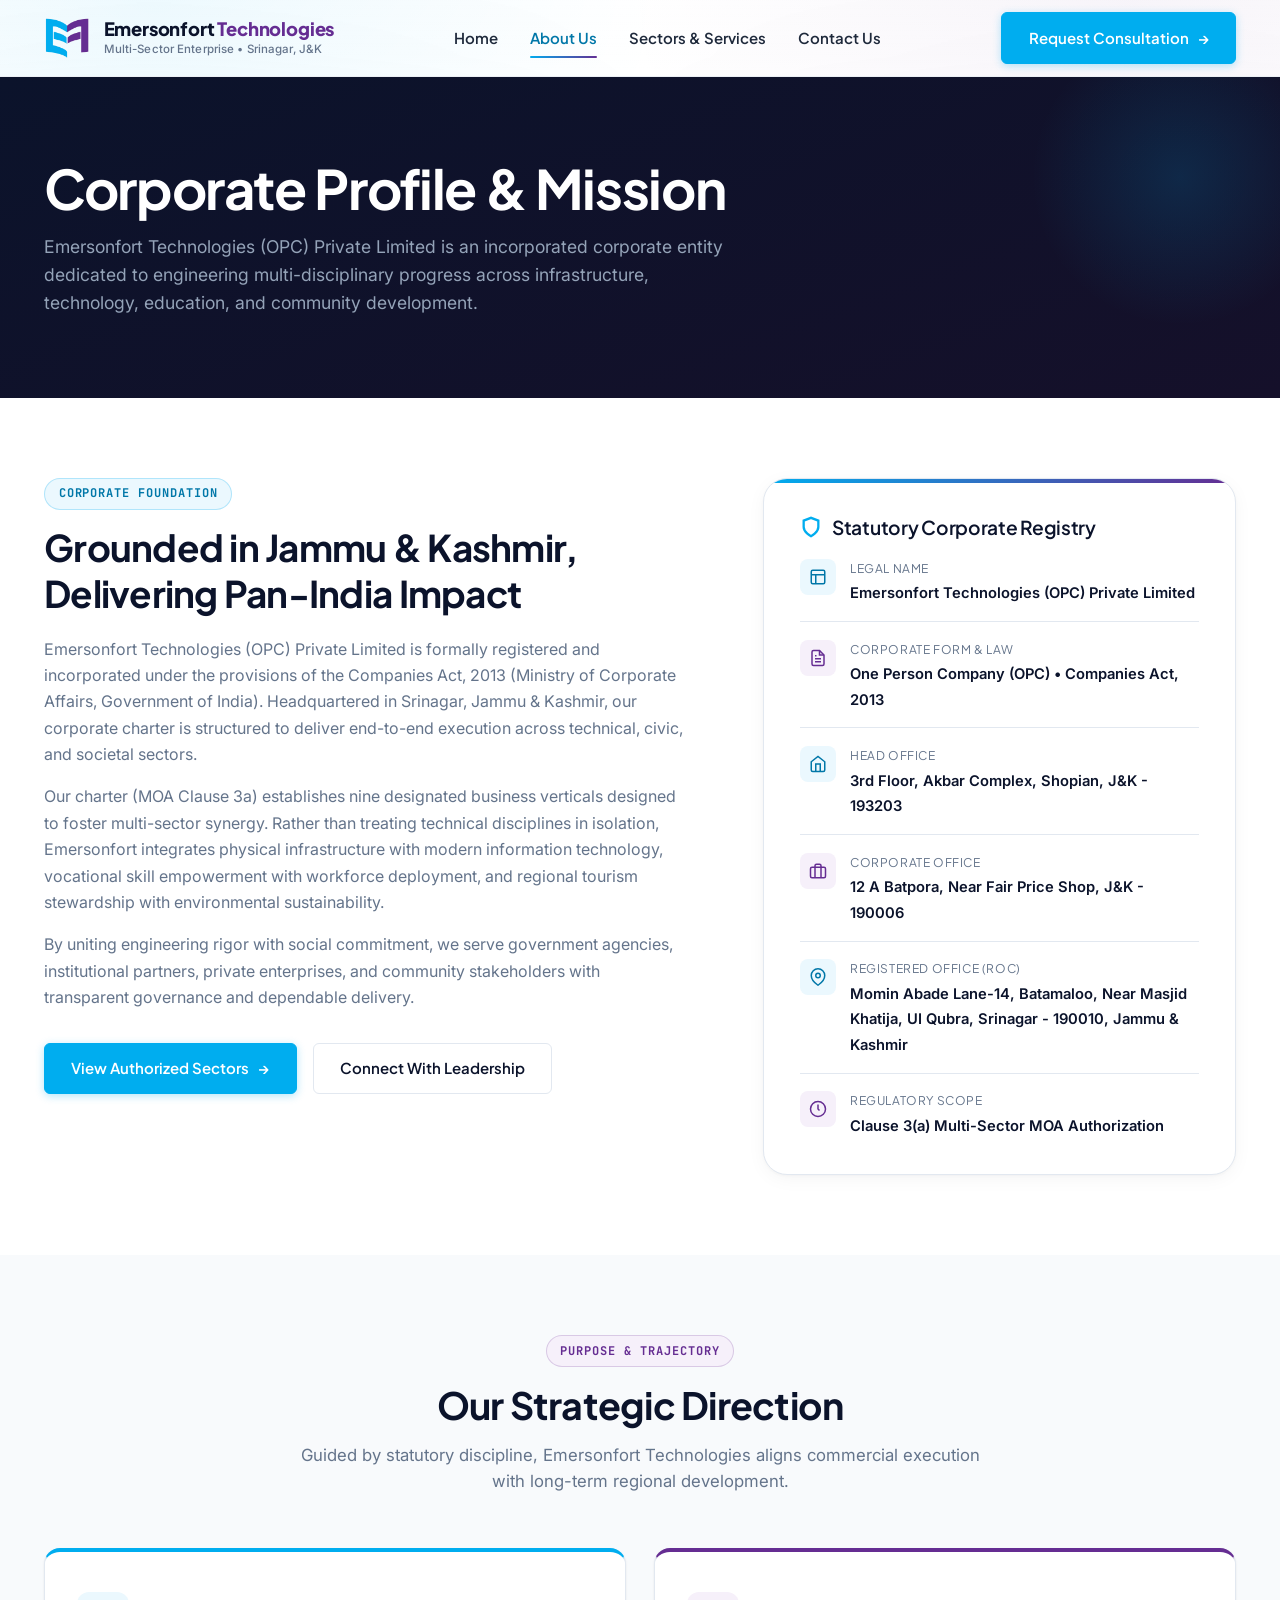
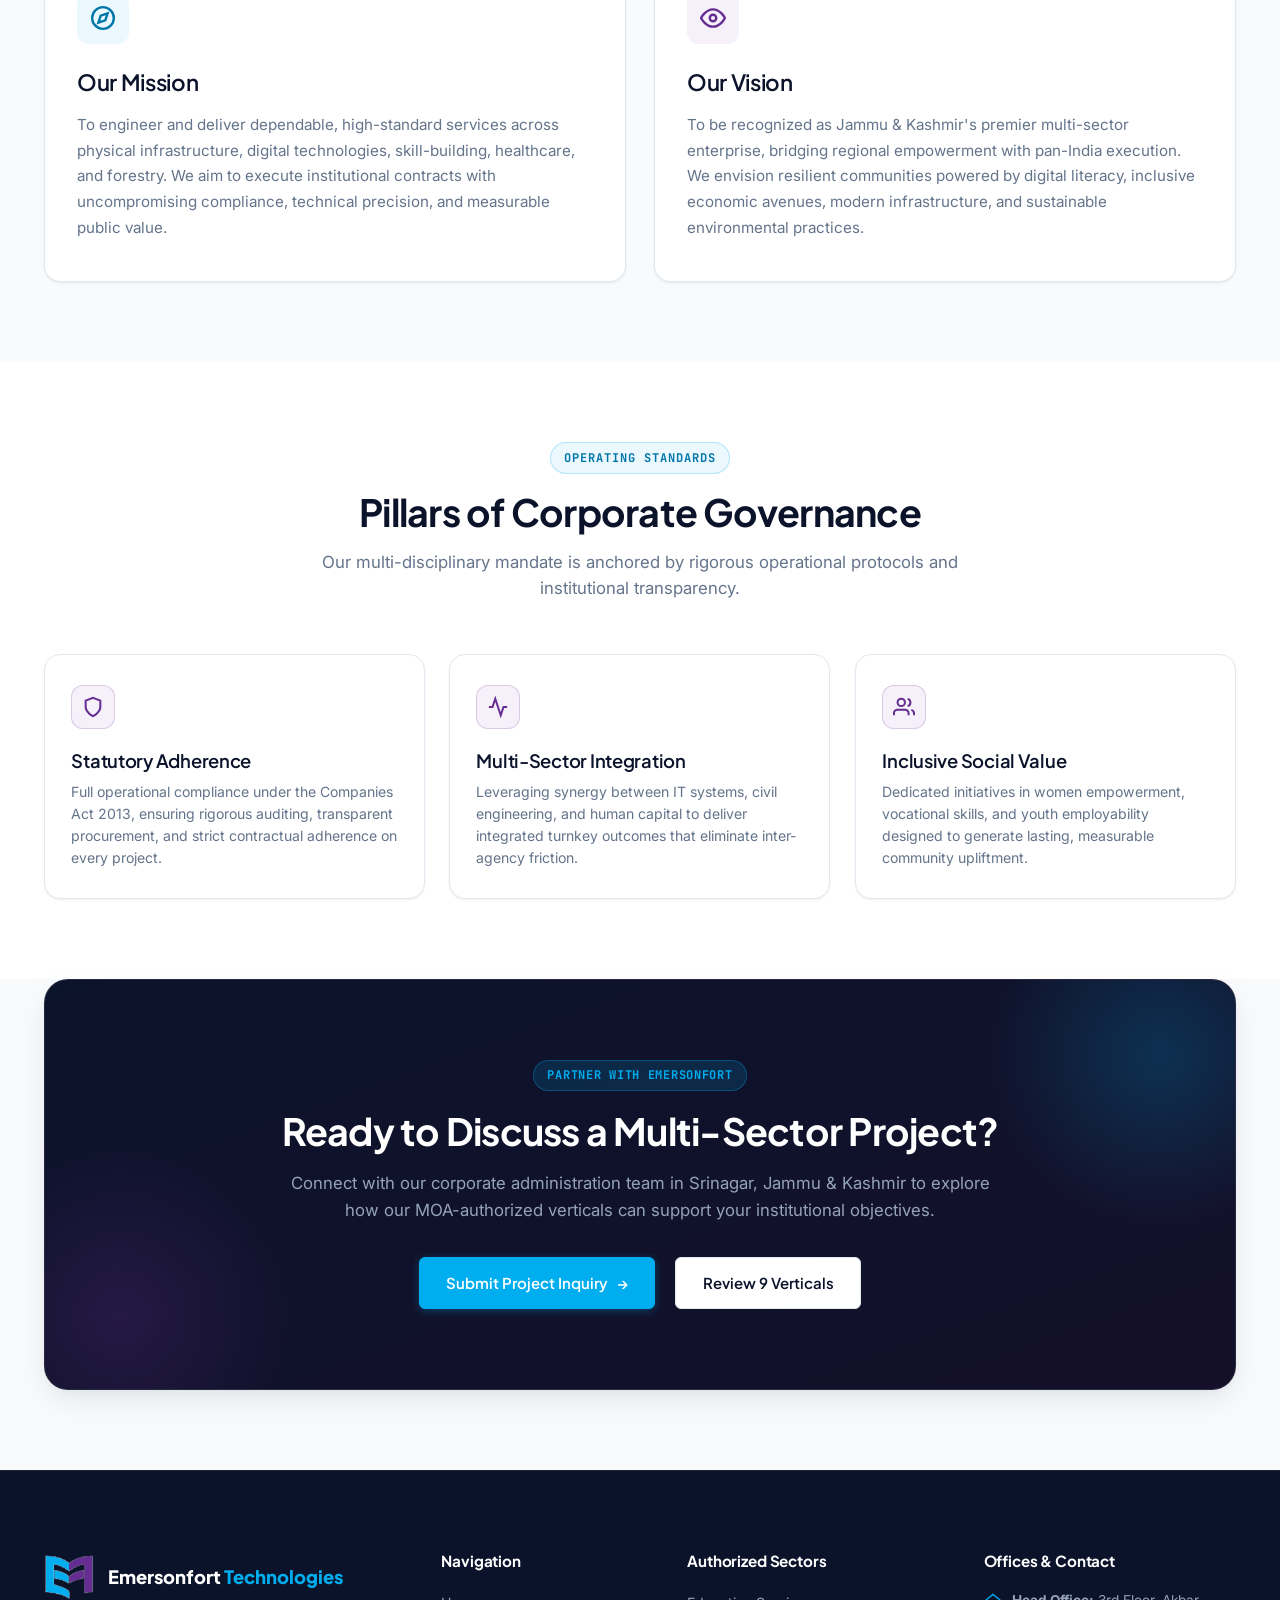
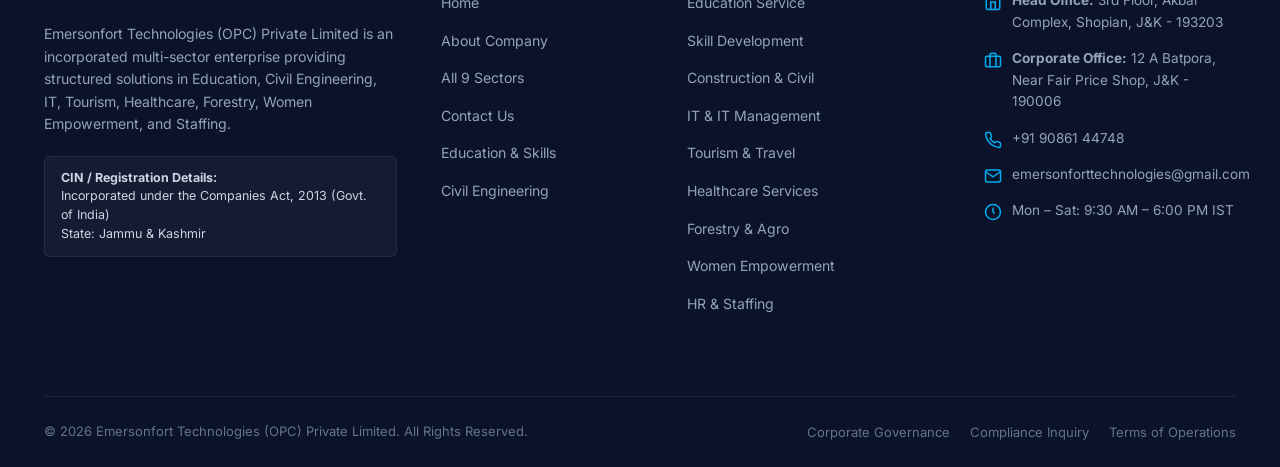
==== commit 36954471: "Update official contact details, phone, email, head office and corporate office" ====
--- a/about.html
+++ b/about.html
@@ -34,54 +34,22 @@
         </div>
       </a>
 
-      <!-- Desktop & Mobile Navigation Wrapper -->
-      <div class="nav-menu-wrapper" id="primary-navigation-wrapper">
-        <div class="nav-backdrop" id="nav-backdrop" aria-hidden="true"></div>
-        <div class="mobile-drawer-panel">
-          <div class="mobile-drawer-header">
-            <div class="mobile-drawer-brand">
-              <img src="assets/images/emerson-mark.png" alt="Emerson Logo" class="mobile-drawer-logo">
-              <div>
-                <span class="mobile-drawer-title">Emersonfort</span>
-                <span class="mobile-drawer-tag">Srinagar, J&amp;K</span>
-              </div>
-            </div>
-            <button type="button" class="mobile-drawer-close" id="mobile-drawer-close" aria-label="Close navigation menu">
-              <svg width="20" height="20" viewBox="0 0 24 24" fill="none" stroke="currentColor" stroke-width="2.2" stroke-linecap="round" stroke-linejoin="round">
-                <line x1="18" y1="6" x2="6" y2="18"></line>
-                <line x1="6" y1="6" x2="18" y2="18"></line>
-              </svg>
-            </button>
-          </div>
-          <nav aria-label="Primary Website Navigation" class="mobile-drawer-nav">
-            <ul class="nav-menu">
-              <li><a href="index.html" class="nav-link"><span>Home</span> <span class="nav-arrow">›</span></a></li>
-              <li><a href="about.html" class="nav-link active" aria-current="page"><span>About Us</span> <span class="nav-arrow">›</span></a></li>
-              <li><a href="services.html" class="nav-link"><span>Sectors &amp; Services</span> <span class="nav-arrow">›</span></a></li>
-              <li><a href="contact.html" class="nav-link"><span>Contact Us</span> <span class="nav-arrow">›</span></a></li>
-            </ul>
-          </nav>
-          <div class="mobile-drawer-footer">
-            <a href="contact.html" class="btn btn-primary btn-block btn-shimmer">
-              Request Consultation <span class="btn-arrow">→</span>
-            </a>
-            <div class="mobile-drawer-contact">
-              <a href="mailto:info@emersontechnologies.in">
-                <svg width="14" height="14" viewBox="0 0 24 24" fill="none" stroke="currentColor" stroke-width="2"><path d="M4 4h16c1.1 0 2 .9 2 2v12c0 1.1-.9 2-2 2H4c-1.1 0-2-.9-2-2V6c0-1.1.9-2 2-2z"></path><polyline points="22,6 12,13 2,6"></polyline></svg>
-                info@emersontechnologies.in
-              </a>
-              <span>Mon – Sat: 9:30 AM – 6:00 PM IST</span>
-            </div>
-          </div>
-        </div>
-      </div>
+      <!-- Desktop Navigation -->
+      <nav class="desktop-nav" aria-label="Primary Website Navigation">
+        <ul class="nav-menu">
+          <li><a href="index.html" class="nav-link">Home</a></li>
+          <li><a href="about.html" class="nav-link active" aria-current="page">About Us</a></li>
+          <li><a href="services.html" class="nav-link">Sectors &amp; Services</a></li>
+          <li><a href="contact.html" class="nav-link">Contact Us</a></li>
+        </ul>
+      </nav>
 
       <div class="header-cta-wrap">
-        <a href="contact.html" class="btn btn-primary btn-shimmer">
+        <a href="contact.html" class="btn btn-primary btn-shimmer header-cta-btn">
           Request Consultation <span class="btn-arrow">→</span>
         </a>
-        <button type="button" class="mobile-nav-toggle" aria-label="Open mobile navigation menu" aria-expanded="false" aria-controls="primary-navigation-wrapper">
-          <svg width="24" height="24" viewBox="0 0 24 24" fill="none" stroke="currentColor" stroke-width="2" stroke-linecap="round" stroke-linejoin="round" aria-hidden="true">
+        <button type="button" class="mobile-nav-toggle" id="mobile-nav-toggle" aria-label="Open mobile navigation menu" aria-expanded="false" aria-controls="mobile-nav-drawer">
+          <svg width="24" height="24" viewBox="0 0 24 24" fill="none" stroke="currentColor" stroke-width="2.2" stroke-linecap="round" stroke-linejoin="round" aria-hidden="true">
             <line x1="3" y1="12" x2="21" y2="12"></line>
             <line x1="3" y1="6" x2="21" y2="6"></line>
             <line x1="3" y1="18" x2="21" y2="18"></line>
@@ -90,6 +58,54 @@
       </div>
     </div>
   </header>
+
+  <!-- Mobile Slide-Out Drawer Menu (Outside header flow) -->
+  <div class="mobile-nav-drawer" id="mobile-nav-drawer" aria-hidden="true">
+    <div class="drawer-backdrop" id="drawer-backdrop"></div>
+    <aside class="drawer-panel" aria-label="Mobile Navigation Drawer">
+      <div class="drawer-header">
+        <div class="drawer-brand">
+          <img src="assets/images/emerson-mark.png" alt="Emersonfort Logo" class="drawer-logo-img">
+          <div>
+            <span class="drawer-brand-name">Emersonfort <span>Technologies</span></span>
+            <span class="drawer-brand-sub">Srinagar, J&amp;K</span>
+          </div>
+        </div>
+        <button type="button" class="drawer-close-btn" id="drawer-close-btn" aria-label="Close navigation menu">
+          <svg width="22" height="22" viewBox="0 0 24 24" fill="none" stroke="currentColor" stroke-width="2.2" stroke-linecap="round" stroke-linejoin="round" aria-hidden="true">
+            <line x1="18" y1="6" x2="6" y2="18"></line>
+            <line x1="6" y1="6" x2="18" y2="18"></line>
+          </svg>
+        </button>
+      </div>
+
+      <nav class="drawer-nav">
+        <ul class="drawer-menu">
+          <li><a href="index.html" class="drawer-link"><span>Home</span> <span class="drawer-arrow">›</span></a></li>
+          <li><a href="about.html" class="drawer-link active" aria-current="page"><span>About Us</span> <span class="drawer-arrow">›</span></a></li>
+          <li><a href="services.html" class="drawer-link"><span>Sectors &amp; Services</span> <span class="drawer-arrow">›</span></a></li>
+          <li><a href="contact.html" class="drawer-link"><span>Contact Us</span> <span class="drawer-arrow">›</span></a></li>
+        </ul>
+      </nav>
+
+      <div class="drawer-footer">
+        <a href="contact.html" class="btn btn-primary btn-block btn-shimmer">
+          Request Consultation <span class="btn-arrow">→</span>
+        </a>
+        <div class="drawer-contact-info">
+          <a href="mailto:emersonforttechnologies@gmail.com">
+            <svg width="15" height="15" viewBox="0 0 24 24" fill="none" stroke="currentColor" stroke-width="2"><path d="M4 4h16c1.1 0 2 .9 2 2v12c0 1.1-.9 2-2 2H4c-1.1 0-2-.9-2-2V6c0-1.1.9-2 2-2z"></path><polyline points="22,6 12,13 2,6"></polyline></svg>
+            emersonforttechnologies@gmail.com
+          </a>
+          <a href="tel:+919086144748" style="color:var(--color-primary); font-weight:600; display:flex; align-items:center; gap:6px; margin-top:4px;">
+            <svg width="15" height="15" viewBox="0 0 24 24" fill="none" stroke="currentColor" stroke-width="2"><path d="M22 16.92v3a2 2 0 0 1-2.18 2 19.79 19.79 0 0 1-8.63-3.07 19.5 19.5 0 0 1-6-6 19.79 19.79 0 0 1-3.07-8.67A2 2 0 0 1 4.11 2h3a2 2 0 0 1 2 1.72 12.84 12.84 0 0 0 .7 2.81 2 2 0 0 1-.45 2.11L8.09 9.91a16 16 0 0 0 6 6l1.27-1.27a2 2 0 0 1 2.11-.45 12.84 12.84 0 0 0 2.81.7A2 2 0 0 1 22 16.92z"></path></svg>
+            +91 90861 44748
+          </a>
+          <span>Mon – Sat: 9:30 AM – 6:00 PM IST</span>
+        </div>
+      </div>
+    </aside>
+  </div>
 
   <main id="main-content">
 
@@ -157,10 +173,28 @@
               </li>
               <li class="spec-item">
                 <div class="spec-icon">
+                  <svg width="18" height="18" viewBox="0 0 24 24" fill="none" stroke="currentColor" stroke-width="2"><path d="M3 9l9-7 9 7v11a2 2 0 0 1-2 2H5a2 2 0 0 1-2-2z"></path><polyline points="9 22 9 12 15 12 15 22"></polyline></svg>
+                </div>
+                <div>
+                  <span class="spec-label">Head Office</span>
+                  <span class="spec-val">3rd Floor, Akbar Complex, Shopian, J&amp;K - 193203</span>
+                </div>
+              </li>
+              <li class="spec-item">
+                <div class="spec-icon purple">
+                  <svg width="18" height="18" viewBox="0 0 24 24" fill="none" stroke="currentColor" stroke-width="2"><rect x="2" y="7" width="20" height="14" rx="2" ry="2"></rect><path d="M16 21V5a2 2 0 0 0-2-2h-4a2 2 0 0 0-2 2v16"></path></svg>
+                </div>
+                <div>
+                  <span class="spec-label">Corporate Office</span>
+                  <span class="spec-val">12 A Batpora, Near Fair Price Shop, J&amp;K - 190006</span>
+                </div>
+              </li>
+              <li class="spec-item">
+                <div class="spec-icon">
                   <svg width="18" height="18" viewBox="0 0 24 24" fill="none" stroke="currentColor" stroke-width="2"><path d="M21 10c0 7-9 13-9 13s-9-6-9-13a9 9 0 0 1 18 0z"></path><circle cx="12" cy="10" r="3"></circle></svg>
                 </div>
                 <div>
-                  <span class="spec-label">Registered Office</span>
+                  <span class="spec-label">Registered Office (ROC)</span>
                   <span class="spec-val">Momin Abade Lane-14, Batamaloo, Near Masjid Khatija, UI Qubra, Srinagar - 190010, Jammu &amp; Kashmir</span>
                 </div>
               </li>
@@ -340,17 +374,25 @@
           </ul>
         </div>
 
-        <!-- Col 4: Registered Office -->
+        <!-- Col 4: Offices & Contact -->
         <div class="footer-col">
-          <h4>Registered Office</h4>
+          <h4>Offices &amp; Contact</h4>
           <ul class="footer-contact-list">
             <li class="footer-contact-item">
-              <svg width="18" height="18" viewBox="0 0 24 24" fill="none" stroke="currentColor" stroke-width="2"><path d="M21 10c0 7-9 13-9 13s-9-6-9-13a9 9 0 0 1 18 0z"></path><circle cx="12" cy="10" r="3"></circle></svg>
-              <span>Momin Abade Lane-14, Batamaloo, Near Masjid Khatija, UI Qubra, Srinagar - 190010, Jammu &amp; Kashmir, India</span>
+              <svg width="18" height="18" viewBox="0 0 24 24" fill="none" stroke="currentColor" stroke-width="2"><path d="M3 9l9-7 9 7v11a2 2 0 0 1-2 2H5a2 2 0 0 1-2-2z"></path><polyline points="9 22 9 12 15 12 15 22"></polyline></svg>
+              <span><strong>Head Office:</strong> 3rd Floor, Akbar Complex, Shopian, J&amp;K - 193203</span>
+            </li>
+            <li class="footer-contact-item">
+              <svg width="18" height="18" viewBox="0 0 24 24" fill="none" stroke="currentColor" stroke-width="2"><rect x="2" y="7" width="20" height="14" rx="2" ry="2"></rect><path d="M16 21V5a2 2 0 0 0-2-2h-4a2 2 0 0 0-2 2v16"></path></svg>
+              <span><strong>Corporate Office:</strong> 12 A Batpora, Near Fair Price Shop, J&amp;K - 190006</span>
+            </li>
+            <li class="footer-contact-item">
+              <svg width="18" height="18" viewBox="0 0 24 24" fill="none" stroke="currentColor" stroke-width="2"><path d="M22 16.92v3a2 2 0 0 1-2.18 2 19.79 19.79 0 0 1-8.63-3.07 19.5 19.5 0 0 1-6-6 19.79 19.79 0 0 1-3.07-8.67A2 2 0 0 1 4.11 2h3a2 2 0 0 1 2 1.72 12.84 12.84 0 0 0 .7 2.81 2 2 0 0 1-.45 2.11L8.09 9.91a16 16 0 0 0 6 6l1.27-1.27a2 2 0 0 1 2.11-.45 12.84 12.84 0 0 0 2.81.7A2 2 0 0 1 22 16.92z"></path></svg>
+              <a href="tel:+919086144748">+91 90861 44748</a>
             </li>
             <li class="footer-contact-item">
               <svg width="18" height="18" viewBox="0 0 24 24" fill="none" stroke="currentColor" stroke-width="2"><path d="M4 4h16c1.1 0 2 .9 2 2v12c0 1.1-.9 2-2 2H4c-1.1 0-2-.9-2-2V6c0-1.1.9-2 2-2z"></path><polyline points="22,6 12,13 2,6"></polyline></svg>
-              <a href="mailto:info@emersontechnologies.in">info@emersontechnologies.in</a>
+              <a href="mailto:emersonforttechnologies@gmail.com">emersonforttechnologies@gmail.com</a>
             </li>
             <li class="footer-contact-item">
               <svg width="18" height="18" viewBox="0 0 24 24" fill="none" stroke="currentColor" stroke-width="2"><circle cx="12" cy="12" r="10"></circle><polyline points="12 6 12 12 14 14"></polyline></svg>
--- a/css/style.css
+++ b/css/style.css
@@ -409,24 +409,8 @@
   letter-spacing: 0.01em;
 }
 
-/* Nav Menu Desktop Flow */
-.nav-menu-wrapper {
-  display: flex;
-  align-items: center;
-}
-
-.mobile-drawer-panel {
-  display: contents;
-}
-
-.nav-backdrop,
-.mobile-drawer-header,
-.mobile-drawer-footer,
-.nav-arrow {
-  display: none;
-}
-
-.mobile-drawer-nav {
+/* Desktop Navigation */
+.desktop-nav {
   display: flex;
   align-items: center;
 }
@@ -481,12 +465,19 @@
 
 .mobile-nav-toggle {
   display: none;
-  background: none;
+  background: #FFFFFF;
   border: 1px solid var(--color-border);
   padding: 0.55rem;
-  border-radius: var(--radius-sm);
+  border-radius: var(--radius-md);
   color: var(--color-dark);
   cursor: pointer;
+  align-items: center;
+  justify-content: center;
+}
+
+/* Mobile Nav Drawer (Hidden on Desktop) */
+.mobile-nav-drawer {
+  display: none;
 }
 
 /* --- 7. HERO SECTION (MATCHING OFFICIAL MOCKUP) --- */
--- a/css/responsive.css
+++ b/css/responsive.css
@@ -100,7 +100,7 @@
   }
 }
 
-/* --- 3. TABLETS & MOBILE NAVIGATION (Max 992px) --- */
+/* --- 3. TABLETS & MOBILE SCREENS (Max 992px) --- */
 @media (max-width: 992px) {
   :root {
     --header-height: 64px;
@@ -125,12 +125,15 @@
     font-size: 0.65rem;
   }
 
-  .header-cta-wrap .btn {
+  /* Hide desktop navigation & desktop header CTA button on mobile */
+  .desktop-nav,
+  .header-cta-btn {
     display: none !important;
   }
 
+  /* Display clean hamburger button */
   .mobile-nav-toggle {
-    display: flex;
+    display: flex !important;
     align-items: center;
     justify-content: center;
     width: 42px;
@@ -150,24 +153,25 @@
     background: var(--color-primary-subtle);
   }
 
-  .nav-menu-wrapper {
+  /* Mobile Slide-Out Drawer Component */
+  .mobile-nav-drawer {
+    display: block;
     position: fixed;
     inset: 0;
     z-index: 1050;
     pointer-events: none;
     opacity: 0;
     visibility: hidden;
-    transition: opacity var(--transition-base), visibility var(--transition-base);
-  }
-
-  .nav-menu-wrapper.open {
+    transition: opacity 0.3s ease, visibility 0.3s ease;
+  }
+
+  .mobile-nav-drawer.open {
     pointer-events: auto;
     opacity: 1;
     visibility: visible;
   }
 
-  .nav-backdrop {
-    display: block;
+  .drawer-backdrop {
     position: absolute;
     inset: 0;
     background: rgba(11, 19, 43, 0.65);
@@ -176,8 +180,7 @@
     cursor: pointer;
   }
 
-  .mobile-drawer-panel {
-    display: flex;
+  .drawer-panel {
     position: absolute;
     top: 0;
     right: 0;
@@ -186,6 +189,7 @@
     max-width: 340px;
     height: 100%;
     background: #FFFFFF;
+    display: flex;
     flex-direction: column;
     box-shadow: -10px 0 35px rgba(11, 19, 43, 0.2);
     transform: translateX(100%);
@@ -194,11 +198,11 @@
     z-index: 2;
   }
 
-  .nav-menu-wrapper.open .mobile-drawer-panel {
+  .mobile-nav-drawer.open .drawer-panel {
     transform: translateX(0);
   }
 
-  .mobile-drawer-header {
+  .drawer-header {
     display: flex;
     align-items: center;
     justify-content: space-between;
@@ -207,19 +211,19 @@
     background: #FAFBFD;
   }
 
-  .mobile-drawer-brand {
+  .drawer-brand {
     display: flex;
     align-items: center;
     gap: 0.75rem;
   }
 
-  .mobile-drawer-logo {
+  .drawer-logo-img {
     width: 32px;
     height: 32px;
     object-fit: contain;
   }
 
-  .mobile-drawer-title {
+  .drawer-brand-name {
     font-family: var(--font-heading);
     font-size: 1rem;
     font-weight: 800;
@@ -228,13 +232,17 @@
     line-height: 1.1;
   }
 
-  .mobile-drawer-tag {
+  .drawer-brand-name span {
+    color: var(--color-secondary);
+  }
+
+  .drawer-brand-sub {
     font-size: 0.7rem;
     color: var(--color-text-muted);
     font-weight: 500;
   }
 
-  .mobile-drawer-close {
+  .drawer-close-btn {
     width: 36px;
     height: 36px;
     border-radius: var(--radius-sm);
@@ -248,19 +256,19 @@
     transition: all var(--transition-fast);
   }
 
-  .mobile-drawer-close:hover {
+  .drawer-close-btn:hover {
     color: #EF4444;
     border-color: #EF4444;
     background: #FEF2F2;
   }
 
-  .mobile-drawer-nav {
+  .drawer-nav {
     flex: 1;
     overflow-y: auto;
     padding: 1rem 0;
   }
 
-  .nav-menu {
+  .drawer-menu {
     display: flex;
     flex-direction: column;
     list-style: none;
@@ -269,11 +277,11 @@
     width: 100%;
   }
 
-  .nav-menu li {
+  .drawer-menu li {
     width: 100%;
   }
 
-  .nav-link {
+  .drawer-link {
     display: flex;
     align-items: center;
     justify-content: space-between;
@@ -287,36 +295,32 @@
     transition: all var(--transition-fast);
   }
 
-  .nav-link::after {
-    display: none;
-  }
-
-  .nav-link:hover {
+  .drawer-link:hover {
     background: rgba(0, 173, 239, 0.08);
     color: var(--color-primary-dark);
     transform: translateX(3px);
   }
 
-  .nav-link.active {
+  .drawer-link.active {
     background: linear-gradient(135deg, rgba(0, 173, 239, 0.12) 0%, rgba(101, 45, 146, 0.08) 100%);
     color: var(--color-primary-dark);
     font-weight: 700;
     border-left: 3.5px solid var(--color-primary);
   }
 
-  .nav-arrow {
+  .drawer-arrow {
     display: inline-block;
     font-size: 1.15rem;
     color: #94A3B8;
     transition: transform var(--transition-fast);
   }
 
-  .nav-link:hover .nav-arrow {
+  .drawer-link:hover .drawer-arrow {
     color: var(--color-primary);
     transform: translateX(2px);
   }
 
-  .mobile-drawer-footer {
+  .drawer-footer {
     display: flex;
     flex-direction: column;
     gap: 1rem;
@@ -325,7 +329,7 @@
     background: #FAFBFD;
   }
 
-  .mobile-drawer-contact {
+  .drawer-contact-info {
     display: flex;
     flex-direction: column;
     gap: 0.35rem;
@@ -333,7 +337,7 @@
     color: #64748B;
   }
 
-  .mobile-drawer-contact a {
+  .drawer-contact-info a {
     display: inline-flex;
     align-items: center;
     gap: 0.45rem;
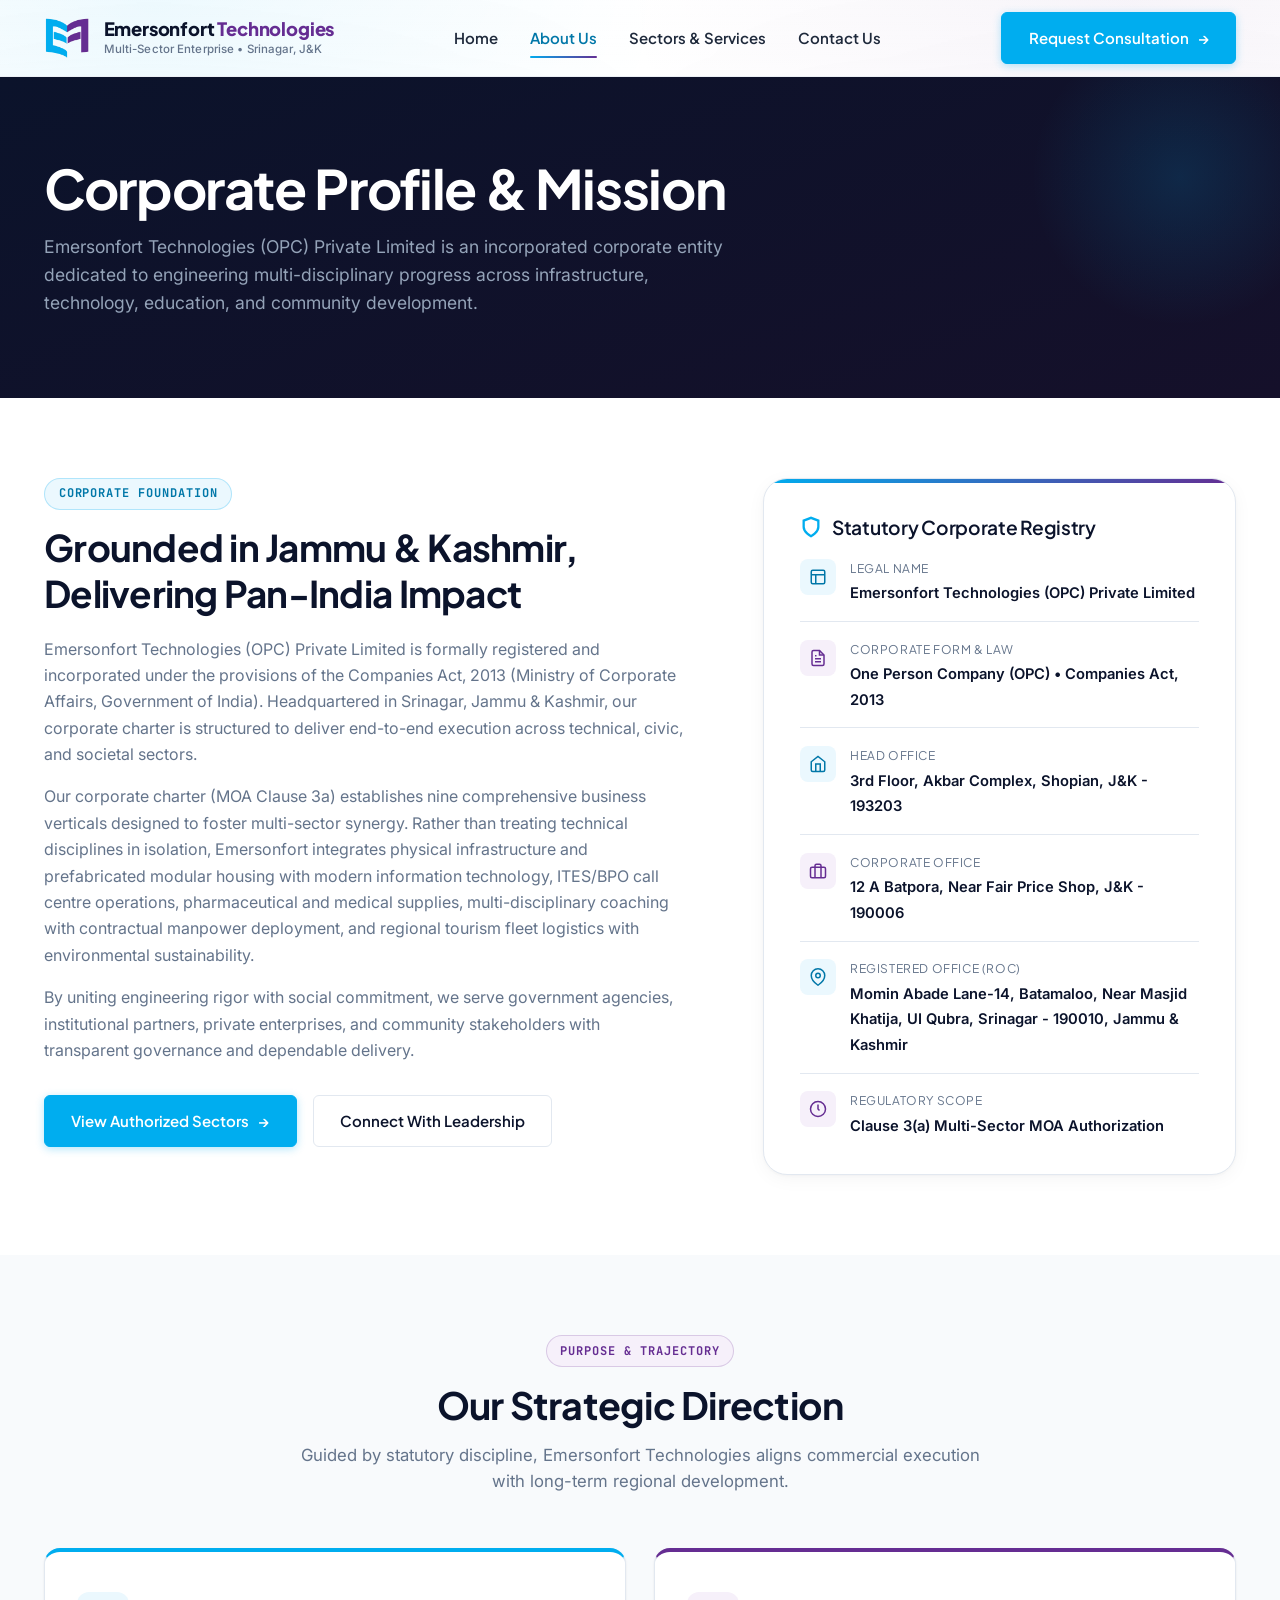
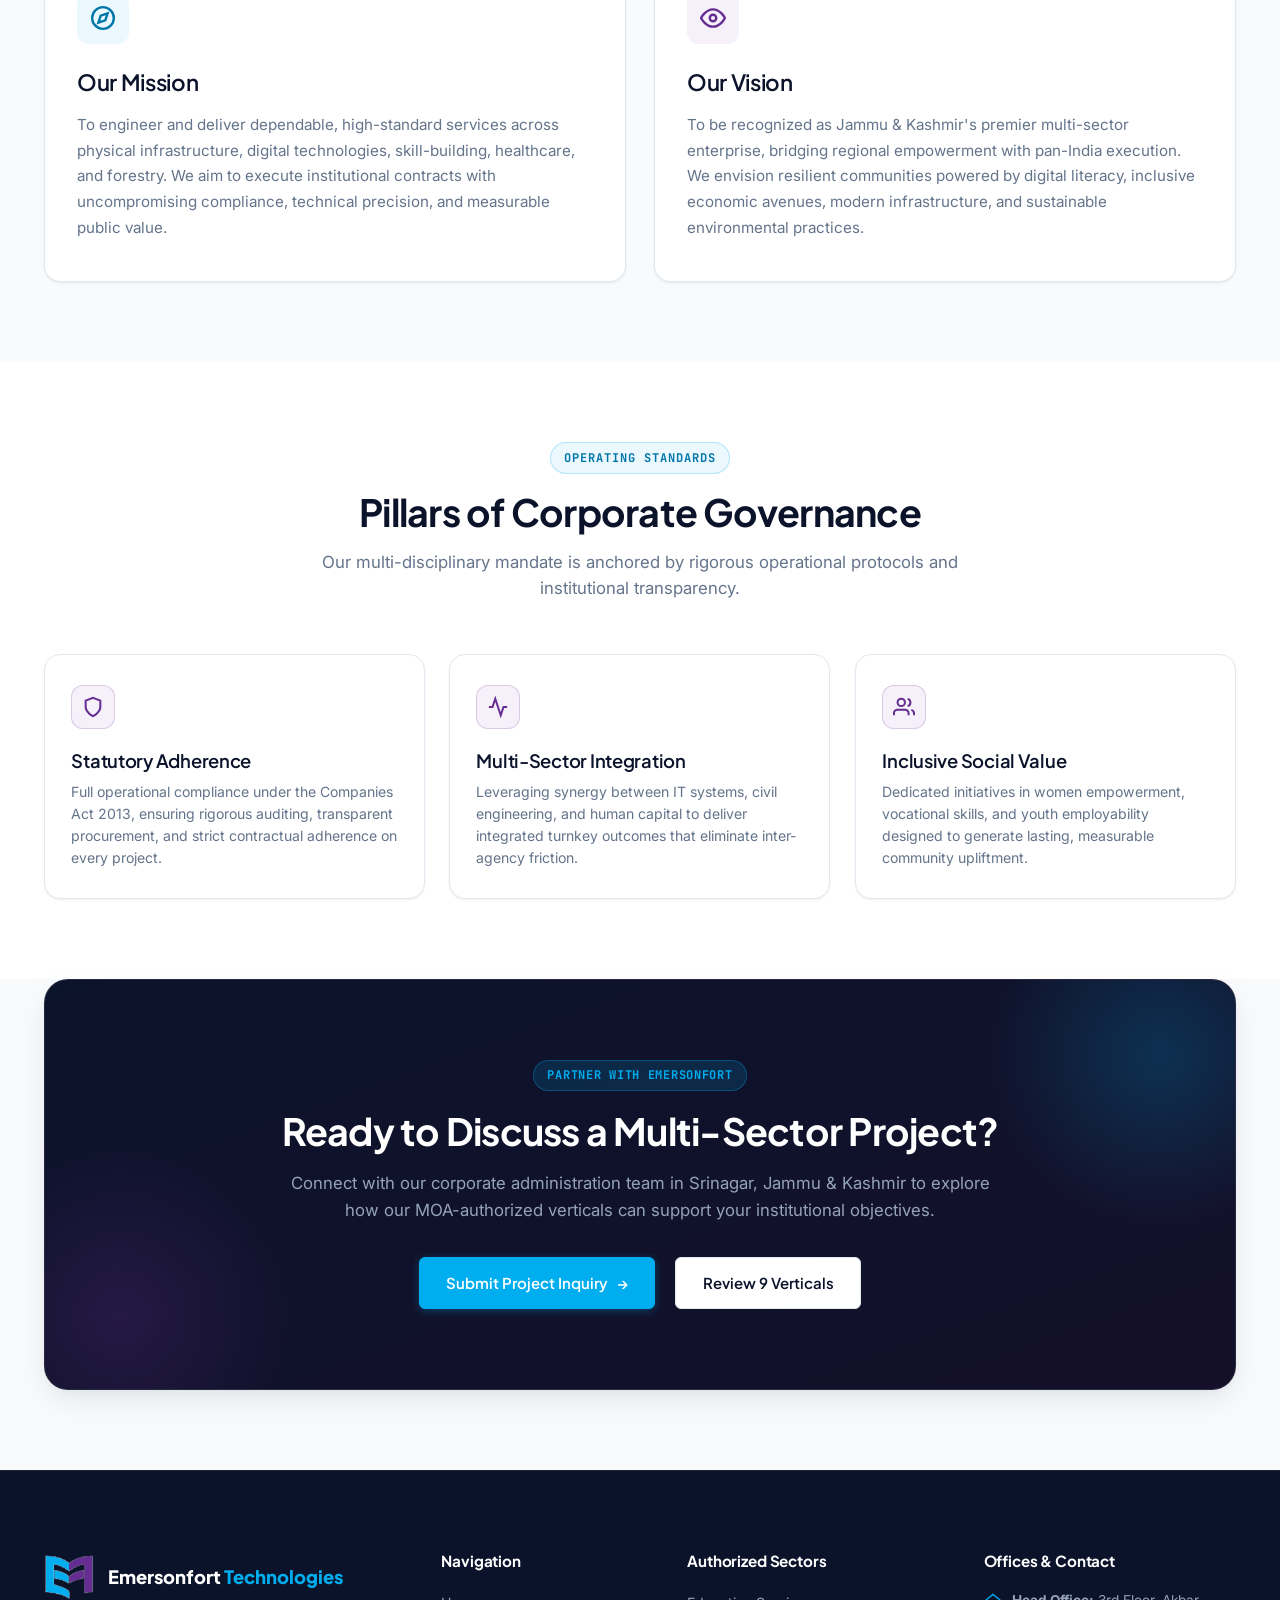
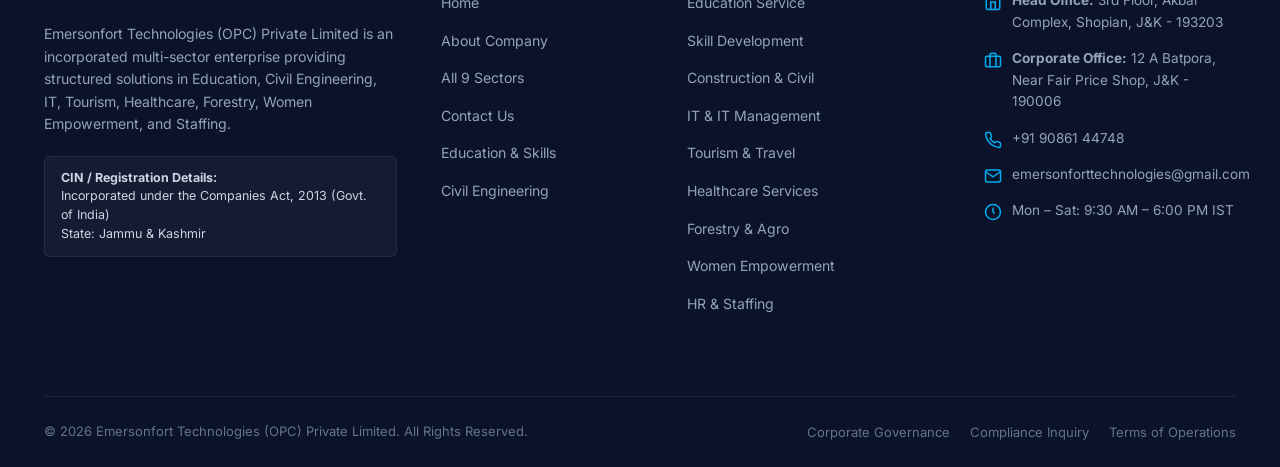
==== commit 5ad3847d: "Incorporate Edvak MOA business objects (BPO/ITES, precast housing, pharma distribution, fleet logist" ====
--- a/about.html
+++ b/about.html
@@ -130,7 +130,7 @@
               Emersonfort Technologies (OPC) Private Limited is formally registered and incorporated under the provisions of the Companies Act, 2013 (Ministry of Corporate Affairs, Government of India). Headquartered in Srinagar, Jammu &amp; Kashmir, our corporate charter is structured to deliver end-to-end execution across technical, civic, and societal sectors.
             </p>
             <p>
-              Our charter (MOA Clause 3a) establishes nine designated business verticals designed to foster multi-sector synergy. Rather than treating technical disciplines in isolation, Emersonfort integrates physical infrastructure with modern information technology, vocational skill empowerment with workforce deployment, and regional tourism stewardship with environmental sustainability.
+              Our corporate charter (MOA Clause 3a) establishes nine comprehensive business verticals designed to foster multi-sector synergy. Rather than treating technical disciplines in isolation, Emersonfort integrates physical infrastructure and prefabricated modular housing with modern information technology, ITES/BPO call centre operations, pharmaceutical and medical supplies, multi-disciplinary coaching with contractual manpower deployment, and regional tourism fleet logistics with environmental sustainability.
             </p>
             <p>
               By uniting engineering rigor with social commitment, we serve government agencies, institutional partners, private enterprises, and community stakeholders with transparent governance and dependable delivery.
